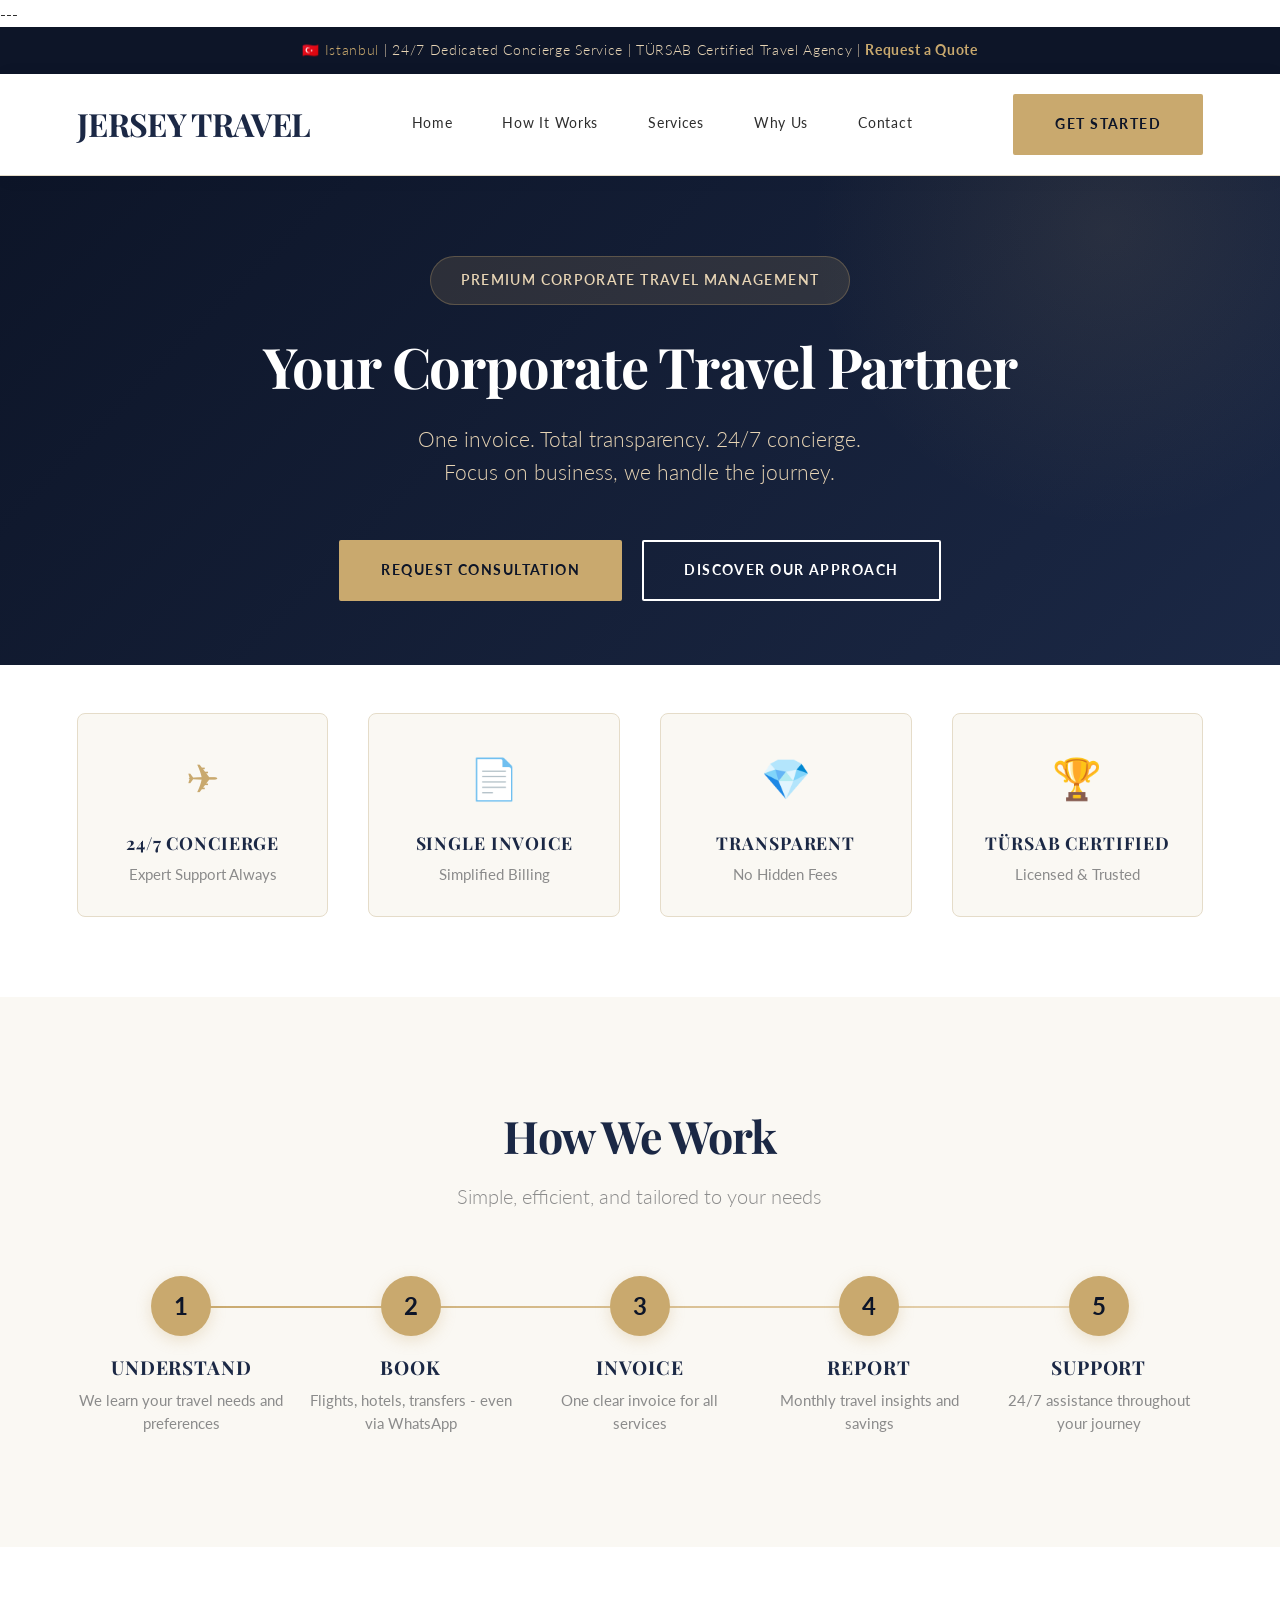
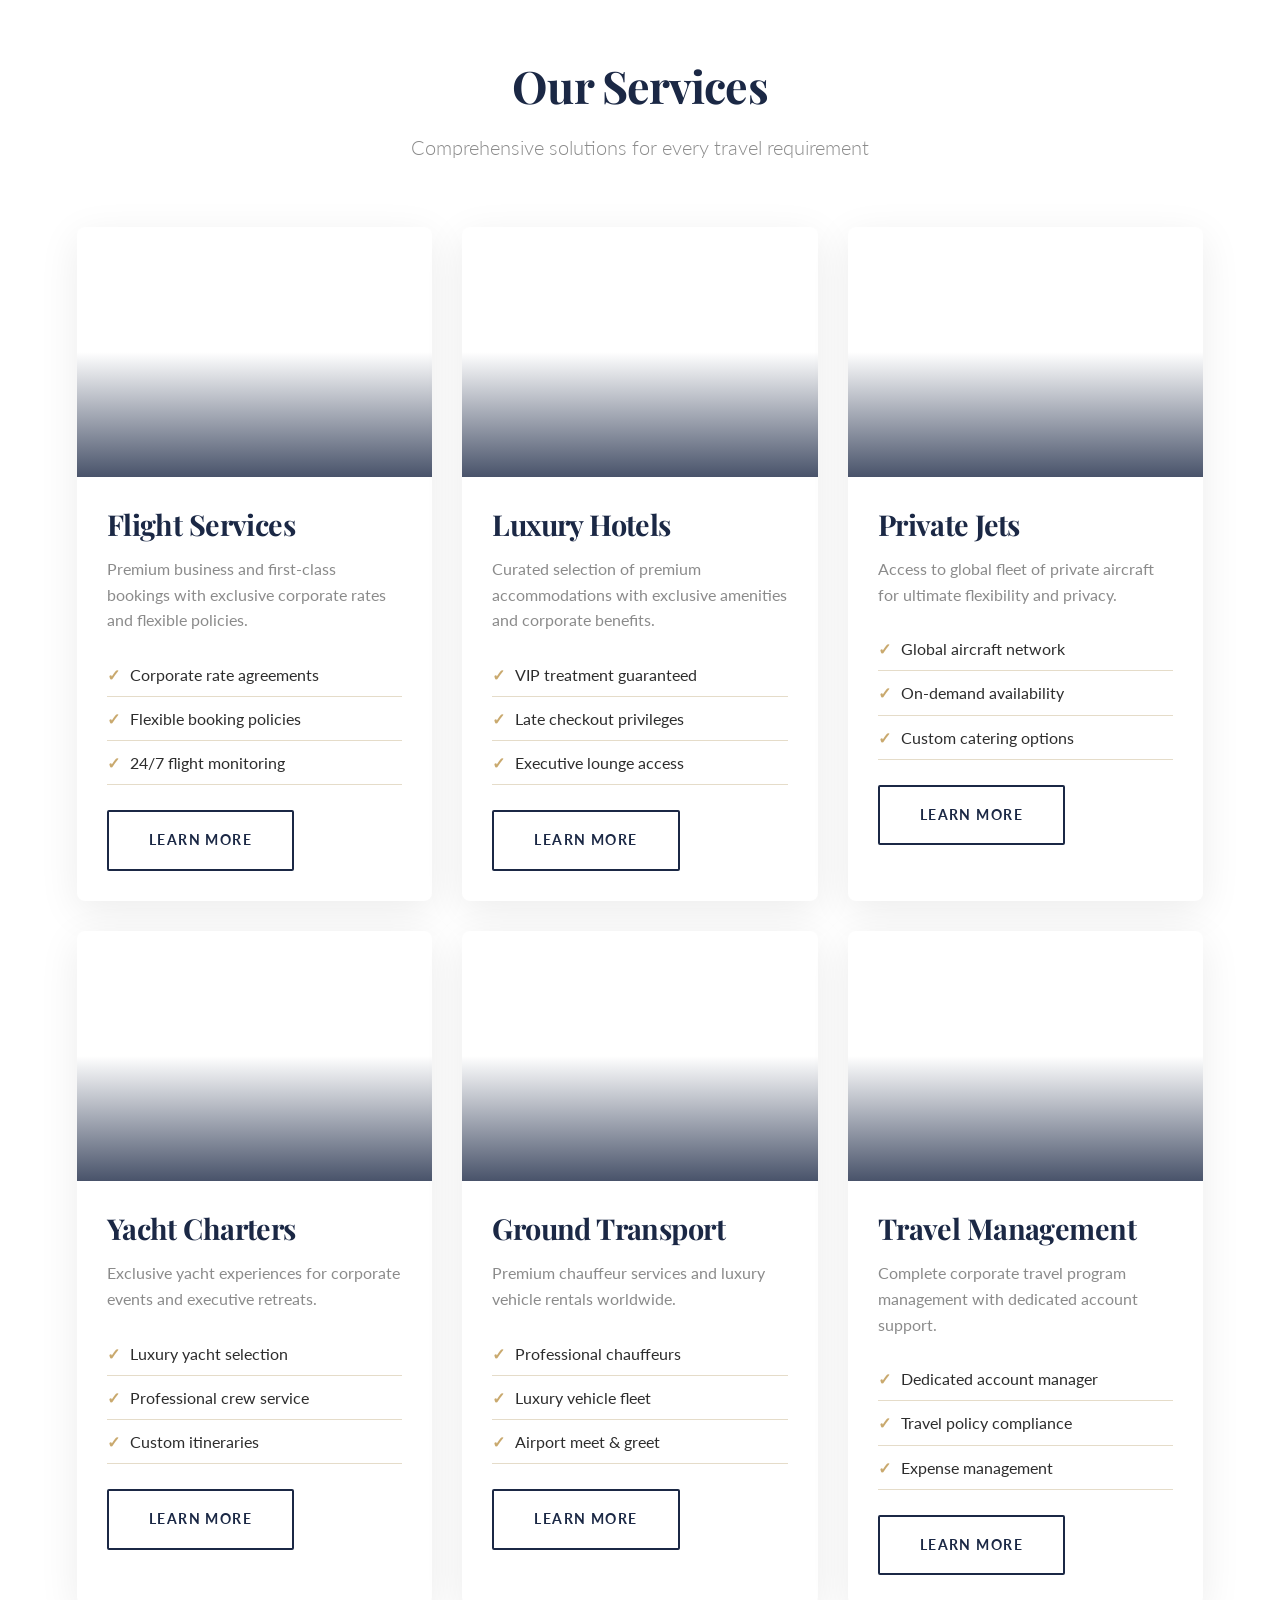
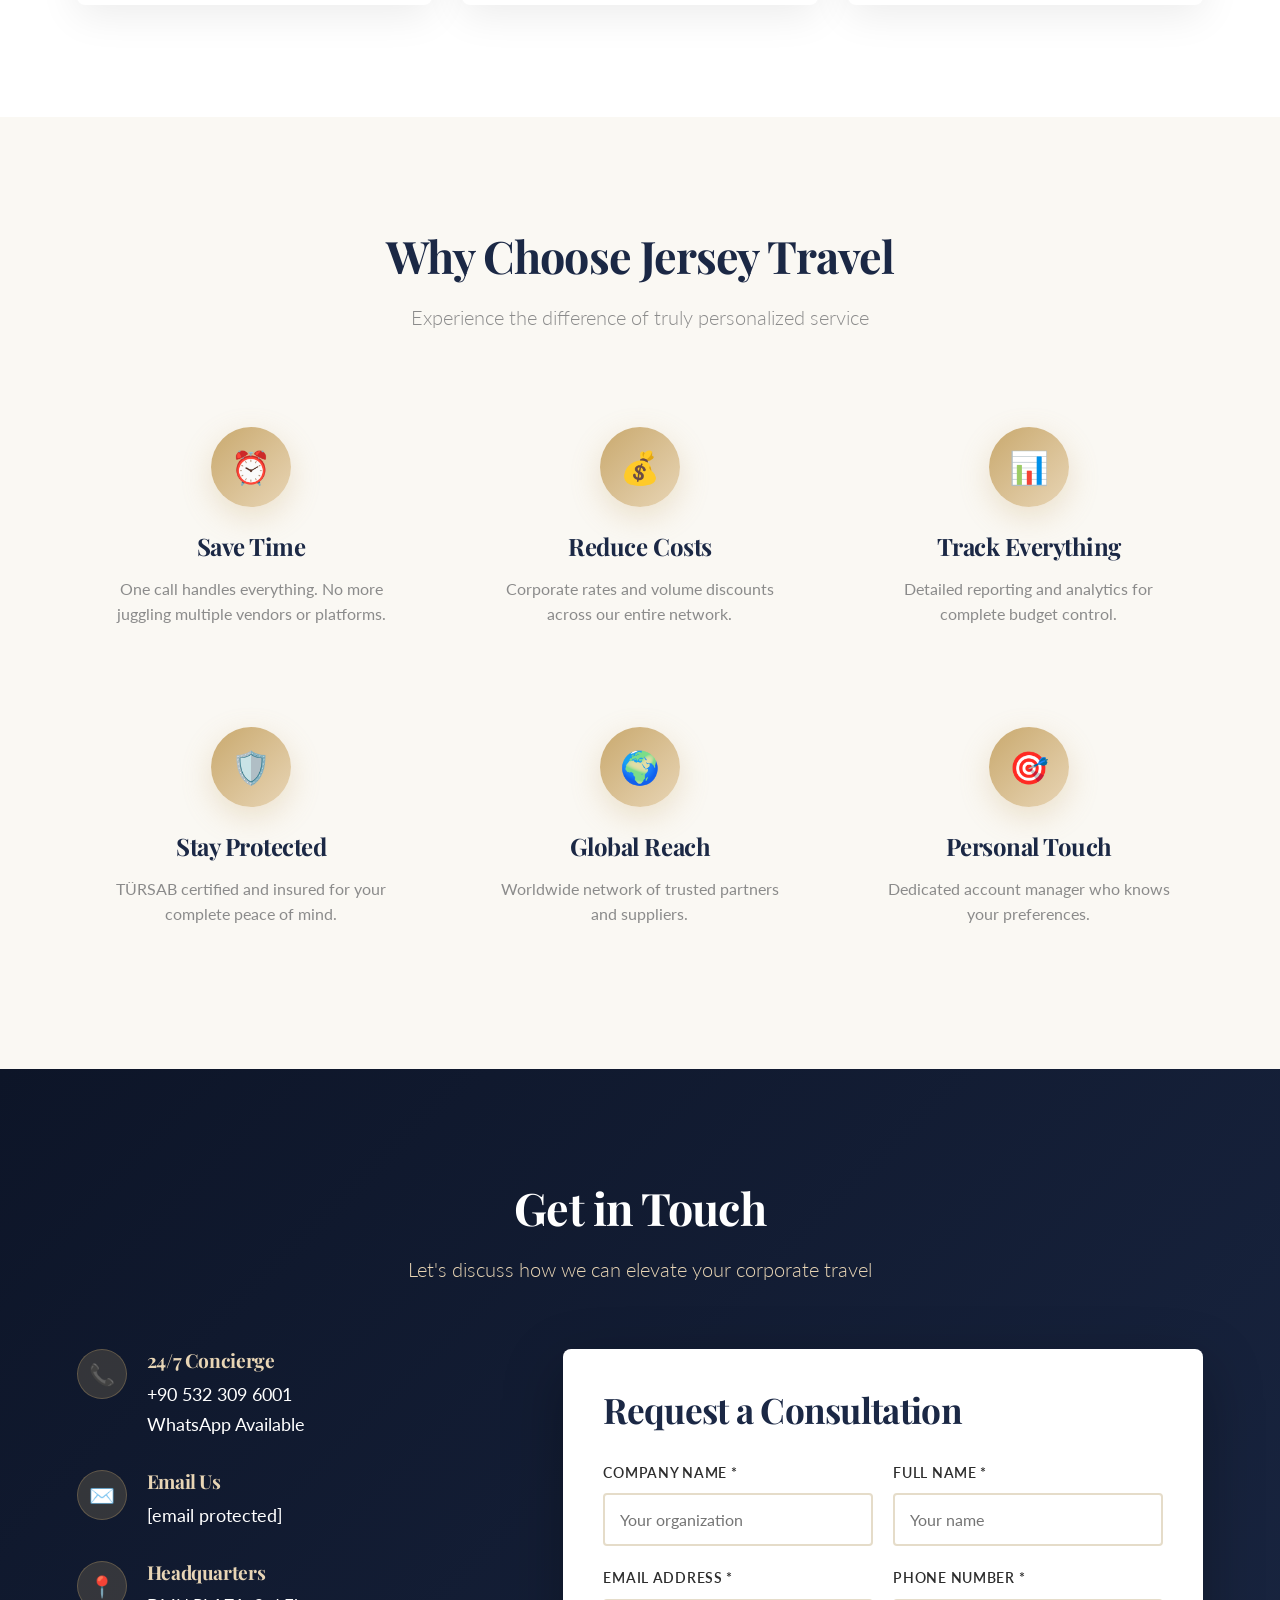
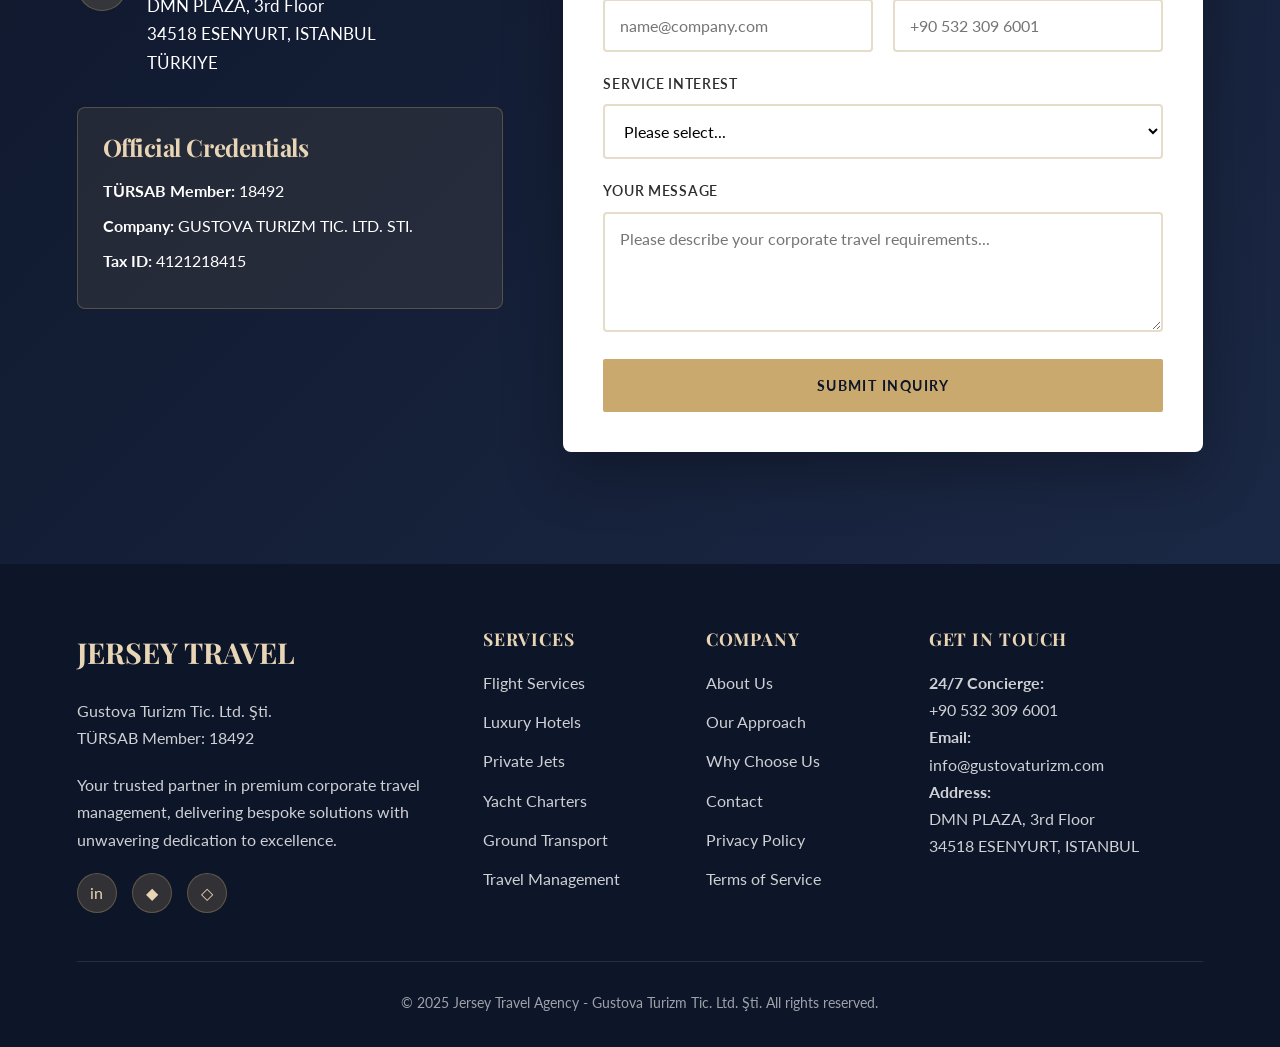
==== index.html @ 30042c44 "Update 2 index.html" ====
<!DOCTYPE html> ---
<html lang="en">
<head>
    <meta charset="UTF-8">
    <meta name="viewport" content="width=device-width, initial-scale=1.0">
    <title>Jersey Travel Agency – Luxury Corporate Travel Management & Concierge Services</title>
    <meta name="description" content="Your corporate travel partner. One invoice, total transparency, 24/7 concierge. Focus on business, we handle the journey. TÜRSAB certified.">
    <link rel="preconnect" href="https://fonts.googleapis.com">
    <link rel="preconnect" href="https://fonts.gstatic.com" crossorigin>
    <link href="https://fonts.googleapis.com/css2?family=Playfair+Display:wght@400;500;600;700;800&family=Lato:wght@300;400;700&display=swap" rel="stylesheet">
    
    <style>
        :root {
            /* Luxury Color Palette */
            --primary-navy: #1B2845;
            --deep-navy: #0D1528;
            --gold-accent: #C9A96E;
            --champagne: #E8D5B5;
            --warm-white: #FAF8F3;
            --soft-gray: #8B8B8B;
            --charcoal: #2D2D2D;
            --pure-white: #FFFFFF;
            --subtle-border: #E5DCC9;
        }

        * {
            box-sizing: border-box;
            margin: 0;
            padding: 0;
        }

        body {
            font-family: 'Lato', -apple-system, BlinkMacSystemFont, sans-serif;
            color: var(--charcoal);
            line-height: 1.7;
            background-color: var(--pure-white);
            -webkit-font-smoothing: antialiased;
            -moz-osx-font-smoothing: grayscale;
        }

        .container {
            width: 88%;
            max-width: 1280px;
            margin: 0 auto;
        }

        /* Typography */
        h1, h2, h3, h4, h5 {
            font-family: 'Playfair Display', Georgia, serif;
            font-weight: 700;
            line-height: 1.2;
            color: var(--primary-navy);
            letter-spacing: -0.02em;
        }

        h1 { font-size: 3.5em; margin-bottom: 0.25em; }
        h2 { font-size: 2.8em; margin-bottom: 0.4em; }
        h3 { font-size: 2em; margin-bottom: 0.5em; }
        h4 { font-size: 1.5em; margin-bottom: 0.4em; }

        .subtitle {
            font-family: 'Lato', sans-serif;
            font-weight: 300;
            font-size: 1.25em;
            line-height: 1.6;
            color: var(--soft-gray);
        }

        .text-center { text-align: center; }
        .section-padding { padding: 7em 0; }

        /* Buttons */
        .btn {
            display: inline-block;
            padding: 16px 40px;
            border-radius: 2px;
            text-decoration: none;
            font-family: 'Lato', sans-serif;
            font-weight: 700;
            font-size: 0.9em;
            letter-spacing: 0.1em;
            text-transform: uppercase;
            transition: all 0.4s cubic-bezier(0.4, 0, 0.2, 1);
            border: 2px solid transparent;
            cursor: pointer;
            text-align: center;
        }

        .btn-primary {
            background: var(--gold-accent);
            color: var(--deep-navy);
            border-color: var(--gold-accent);
        }

        .btn-primary:hover {
            background: transparent;
            color: var(--gold-accent);
            transform: translateY(-2px);
            box-shadow: 0 8px 25px rgba(201, 169, 110, 0.25);
        }

        .btn-secondary {
            background: transparent;
            color: var(--pure-white);
            border-color: var(--pure-white);
        }

        .btn-secondary:hover {
            background: var(--pure-white);
            color: var(--primary-navy);
        }

        .btn-outline {
            background: transparent;
            color: var(--primary-navy);
            border-color: var(--primary-navy);
        }

        .btn-outline:hover {
            background: var(--primary-navy);
            color: var(--pure-white);
        }

        /* Header */
        .header-announcement {
            background: var(--deep-navy);
            color: var(--champagne);
            padding: 12px 0;
            font-size: 0.85em;
            font-weight: 300;
            letter-spacing: 0.05em;
            text-align: center;
        }

        .header-announcement a {
            color: var(--gold-accent);
            text-decoration: none;
            font-weight: 700;
        }

        header {
            background: var(--pure-white);
            border-bottom: 1px solid var(--subtle-border);
            position: sticky;
            top: 0;
            z-index: 1000;
            box-shadow: 0 2px 20px rgba(0, 0, 0, 0.04);
        }

        .header-main {
            padding: 20px 0;
        }

        .header-content {
            display: flex;
            justify-content: space-between;
            align-items: center;
        }

        .logo-section {
            display: flex;
            align-items: center;
            gap: 25px;
        }

        .logo {
            font-family: 'Playfair Display', serif;
            font-size: 2em;
            font-weight: 700;
            color: var(--primary-navy);
            text-decoration: none;
            letter-spacing: -0.02em;
        }

        nav ul {
            list-style: none;
            display: flex;
            gap: 10px;
        }

        nav ul li a {
            text-decoration: none;
            color: var(--charcoal);
            padding: 12px 20px;
            display: block;
            font-weight: 400;
            font-size: 0.9em;
            letter-spacing: 0.05em;
            transition: all 0.3s ease;
            border-bottom: 2px solid transparent;
        }

        nav ul li a:hover {
            color: var(--gold-accent);
            border-bottom-color: var(--gold-accent);
        }

        .mobile-toggle {
            display: none;
            background: none;
            border: none;
            font-size: 1.8em;
            color: var(--primary-navy);
            cursor: pointer;
        }

        .close-menu {
            display: none;
            position: absolute;
            top: 20px;
            right: 20px;
            background: none;
            border: none;
            font-size: 2em;
            color: var(--primary-navy);
            cursor: pointer;
        }

        /* Hero Section - REDUCED PADDING */
        .hero {
            background: linear-gradient(135deg, var(--deep-navy) 0%, var(--primary-navy) 100%);
            padding: 5em 0 4em; /* Further reduced bottom padding */
            position: relative;
            overflow: hidden;
        }

        .hero::before {
            content: '';
            position: absolute;
            top: -50%;
            right: -10%;
            width: 600px;
            height: 600px;
            background: radial-gradient(circle, rgba(201, 169, 110, 0.1) 0%, transparent 70%);
            border-radius: 50%;
        }

        .hero-content {
            text-align: center;
            position: relative;
            z-index: 1;
        }

        .hero-badge {
            display: inline-block;
            background: rgba(201, 169, 110, 0.15);
            color: var(--champagne);
            padding: 12px 30px;
            border-radius: 50px;
            font-size: 0.85em;
            font-weight: 600;
            letter-spacing: 0.1em;
            text-transform: uppercase;
            margin-bottom: 2em; /* Reduced from 3em */
            border: 1px solid rgba(201, 169, 110, 0.3);
        }

        .hero h1 {
            color: var(--pure-white);
            margin-bottom: 0.4em;
            animation: fadeInUp 0.8s ease;
        }

        .hero .subtitle {
            color: var(--champagne);
            font-size: 1.3em;
            margin-bottom: 2.5em;
            animation: fadeInUp 0.8s ease 0.2s backwards;
            max-width: 700px;
            margin-left: auto;
            margin-right: auto;
        }

        .hero-cta {
            display: flex;
            gap: 20px;
            justify-content: center;
            align-items: center;
            flex-wrap: wrap;
            animation: fadeInUp 0.8s ease 0.4s backwards;
        }

        @keyframes fadeInUp {
            from {
                opacity: 0;
                transform: translateY(30px);
            }
            to {
                opacity: 1;
                transform: translateY(0);
            }
        }

        /* Features Grid - MORE READABLE */
        .features-grid {
            display: grid;
            grid-template-columns: repeat(auto-fit, minmax(240px, 1fr));
            gap: 40px;
            margin-top: 0; /* Removed top margin */
        }

        .feature-card {
            text-align: center;
            background: var(--warm-white);
            padding: 30px;
            border-radius: 8px;
            transition: all 0.3s ease;
            border: 1px solid var(--subtle-border);
        }

        .feature-card:hover {
            transform: translateY(-5px);
            box-shadow: 0 15px 40px rgba(0, 0, 0, 0.08);
        }

        .feature-icon {
            font-size: 2.5em;
            color: var(--gold-accent);
            margin-bottom: 20px;
        }

        .feature-card h4 {
            color: var(--primary-navy);
            margin-bottom: 10px;
            font-size: 1.1em;
            text-transform: uppercase;
            letter-spacing: 0.05em;
        }

        .feature-card p {
            color: var(--soft-gray);
            font-size: 0.95em;
            line-height: 1.5;
        }

        /* Process Section - HORIZONTAL TIMELINE */
        .process-container {
            margin-top: 4em;
            position: relative;
        }

        .process-timeline {
            display: grid;
            grid-template-columns: repeat(5, 1fr);
            gap: 20px;
            position: relative;
        }

        .process-timeline::before {
            content: '';
            position: absolute;
            top: 30px;
            left: 10%;
            right: 10%;
            height: 2px;
            background: linear-gradient(90deg, var(--gold-accent) 0%, var(--champagne) 100%);
            z-index: 0;
        }

        .process-step {
            text-align: center;
            position: relative;
            z-index: 1;
        }

        .step-number {
            background: var(--gold-accent);
            color: var(--deep-navy);
            width: 60px;
            height: 60px;
            border-radius: 50%;
            display: flex;
            align-items: center;
            justify-content: center;
            font-weight: 700;
            font-size: 1.5em;
            margin: 0 auto 20px;
            position: relative;
            z-index: 2;
            box-shadow: 0 4px 15px rgba(201, 169, 110, 0.3);
        }

        .step-content h4 {
            color: var(--primary-navy);
            margin-bottom: 10px;
            font-size: 1.2em;
            text-transform: uppercase;
            letter-spacing: 0.05em;
        }

        .step-content p {
            color: var(--soft-gray);
            line-height: 1.5;
            font-size: 0.95em;
        }

        /* Services Section */
        .services-grid {
            display: grid;
            grid-template-columns: repeat(auto-fit, minmax(350px, 1fr));
            gap: 30px;
            margin-top: 4em;
        }

        .service-card {
            background: var(--pure-white);
            border-radius: 8px;
            overflow: hidden;
            box-shadow: 0 10px 40px rgba(0, 0, 0, 0.08);
            transition: all 0.4s cubic-bezier(0.4, 0, 0.2, 1);
        }

        .service-card.animate {
            animation: fadeInUp 0.6s ease forwards;
        }

        @keyframes fadeInUp {
            from {
                opacity: 0;
                transform: translateY(30px);
            }
            to {
                opacity: 1;
                transform: translateY(0);
            }
        }

        .service-card:hover {
            transform: translateY(-10px);
            box-shadow: 0 20px 60px rgba(0, 0, 0, 0.15);
        }

        .service-image {
            height: 250px;
            background-size: cover;
            background-position: center;
            position: relative;
            overflow: hidden;
        }

        .service-overlay {
            position: absolute;
            top: 0;
            left: 0;
            right: 0;
            bottom: 0;
            background: linear-gradient(to bottom, transparent 50%, rgba(27, 40, 69, 0.8) 100%);
        }

        .service-content {
            padding: 30px;
        }

        .service-content h3 {
            color: var(--primary-navy);
            margin-bottom: 15px;
            font-size: 1.8em;
        }

        .service-content p {
            color: var(--soft-gray);
            line-height: 1.6;
            margin-bottom: 20px;
        }

        .service-features {
            list-style: none;
            margin-bottom: 25px;
        }

        .service-features li {
            color: var(--charcoal);
            padding: 8px 0;
            border-bottom: 1px solid var(--subtle-border);
            display: flex;
            align-items: center;
        }

        .service-features li:before {
            content: '✓';
            color: var(--gold-accent);
            margin-right: 10px;
            font-weight: 700;
        }

        /* Benefits Section */
        .benefits-bg {
            background: var(--warm-white);
        }

        .benefit-grid {
            display: grid;
            grid-template-columns: repeat(auto-fit, minmax(300px, 1fr));
            gap: 40px;
            margin-top: 4em;
        }

        .benefit-card {
            text-align: center;
            padding: 30px;
        }

        .benefit-icon-box {
            width: 80px;
            height: 80px;
            margin: 0 auto 25px;
            background: linear-gradient(135deg, var(--gold-accent) 0%, var(--champagne) 100%);
            border-radius: 50%;
            display: flex;
            align-items: center;
            justify-content: center;
            font-size: 2em;
            color: var(--deep-navy);
            box-shadow: 0 10px 30px rgba(201, 169, 110, 0.3);
        }

        .benefit-card h4 {
            color: var(--primary-navy);
            margin-bottom: 15px;
            font-size: 1.5em;
        }

        .benefit-card p {
            color: var(--soft-gray);
            line-height: 1.6;
        }

        /* Contact Section */
        .contact-bg {
            background: linear-gradient(135deg, var(--deep-navy) 0%, var(--primary-navy) 100%);
            color: var(--pure-white);
        }

        .contact-grid {
            display: grid;
            grid-template-columns: 1fr 1.5fr;
            gap: 60px;
            margin-top: 4em;
        }

        .contact-info {
            color: var(--pure-white);
        }

        .contact-item {
            display: flex;
            align-items: flex-start;
            margin-bottom: 30px;
        }

        .contact-icon-box {
            width: 50px;
            height: 50px;
            background: rgba(201, 169, 110, 0.2);
            border-radius: 50%;
            display: flex;
            align-items: center;
            justify-content: center;
            margin-right: 20px;
            font-size: 1.3em;
            border: 1px solid rgba(201, 169, 110, 0.3);
        }

        .contact-details h4 {
            color: var(--champagne);
            margin-bottom: 8px;
            font-size: 1.2em;
        }

        .contact-details p, .contact-details a {
            color: var(--pure-white);
            font-size: 1.05em;
        }

        .contact-details a {
            text-decoration: none;
            transition: color 0.3s ease;
        }

        .contact-details a:hover {
            color: var(--gold-accent);
        }

        .tursab-info-box {
            background: rgba(201, 169, 110, 0.1);
            padding: 25px;
            border-radius: 8px;
            margin-top: 30px;
            border: 1px solid rgba(201, 169, 110, 0.3);
        }

        .tursab-info-box h4 {
            color: var(--champagne);
            margin-bottom: 15px;
        }

        .tursab-info-box p {
            color: var(--pure-white);
            margin-bottom: 8px;
        }

        /* Contact Form */
        .contact-form-card {
            background: var(--pure-white);
            padding: 40px;
            border-radius: 8px;
            box-shadow: 0 20px 60px rgba(0, 0, 0, 0.3);
        }

        .contact-form-card h3 {
            color: var(--primary-navy);
            margin-bottom: 30px;
            font-size: 2.2em;
        }

        .form-row {
            display: grid;
            grid-template-columns: 1fr 1fr;
            gap: 20px;
            margin-bottom: 20px;
        }

        .form-group {
            margin-bottom: 0;
        }

        .form-group.full-width {
            grid-column: 1 / -1;
            margin-bottom: 20px;
        }

        .form-group label {
            display: block;
            color: var(--charcoal);
            font-weight: 600;
            margin-bottom: 8px;
            font-size: 0.9em;
            text-transform: uppercase;
            letter-spacing: 0.05em;
        }

        .form-group input,
        .form-group select,
        .form-group textarea {
            width: 100%;
            padding: 15px;
            border: 2px solid var(--subtle-border);
            border-radius: 4px;
            font-size: 1em;
            font-family: inherit;
            transition: all 0.3s ease;
            background: var(--pure-white);
        }

        .form-group textarea {
            resize: vertical;
            min-height: 120px;
        }

        .form-group input:focus,
        .form-group select:focus,
        .form-group textarea:focus {
            outline: none;
            border-color: var(--gold-accent);
            background: var(--warm-white);
        }

        /* Footer */
        footer {
            background: var(--deep-navy);
            color: var(--pure-white);
            padding: 4em 0 2em;
        }

        .footer-grid {
            display: grid;
            grid-template-columns: 2fr 1fr 1fr 1.5fr;
            gap: 40px;
            margin-bottom: 3em;
        }

        .footer-logo {
            font-family: 'Playfair Display', serif;
            font-size: 1.8em;
            font-weight: 700;
            color: var(--champagne);
            margin-bottom: 20px;
        }

        .footer-column h4 {
            color: var(--champagne);
            margin-bottom: 20px;
            font-size: 1.1em;
            text-transform: uppercase;
            letter-spacing: 0.05em;
        }

        .footer-column ul {
            list-style: none;
        }

        .footer-column ul li {
            margin-bottom: 12px;
        }

        .footer-column ul li a,
        .footer-column p,
        .footer-column a {
            color: rgba(255, 255, 255, 0.8);
            text-decoration: none;
            transition: color 0.3s ease;
        }

        .footer-column ul li a:hover,
        .footer-column a:hover {
            color: var(--gold-accent);
        }

        .social-links {
            display: flex;
            gap: 15px;
            margin-top: 20px;
        }

        .social-links a {
            width: 40px;
            height: 40px;
            background: rgba(201, 169, 110, 0.2);
            border-radius: 50%;
            display: flex;
            align-items: center;
            justify-content: center;
            text-decoration: none;
            color: var(--champagne);
            transition: all 0.3s ease;
            border: 1px solid rgba(201, 169, 110, 0.3);
        }

        .social-links a:hover {
            background: var(--gold-accent);
            color: var(--deep-navy);
            transform: translateY(-3px);
        }

        .footer-bottom {
            border-top: 1px solid rgba(255, 255, 255, 0.1);
            padding-top: 2em;
            text-align: center;
            color: rgba(255, 255, 255, 0.6);
            font-size: 0.9em;
        }

        /* Responsive Design */
        @media (max-width: 768px) {
            .container {
                width: 92%;
            }

            h1 { font-size: 2.5em; }
            h2 { font-size: 2em; }
            h3 { font-size: 1.5em; }

            .mobile-toggle {
                display: block;
            }

            nav {
                position: fixed;
                top: 0;
                right: -300px;
                width: 300px;
                height: 100vh;
                background: var(--pure-white);
                box-shadow: -5px 0 20px rgba(0, 0, 0, 0.1);
                transition: right 0.3s ease;
                z-index: 1001;
            }

            nav.active {
                right: 0;
            }

            nav.active .close-menu {
                display: block;
            }

            nav ul {
                flex-direction: column;
                padding: 80px 20px 20px;
                gap: 0;
            }

            nav ul li a {
                padding: 15px 20px;
                border-bottom: 1px solid var(--subtle-border);
            }

            .close-menu {
                position: absolute;
                top: 20px;
                right: 20px;
                background: none;
                border: none;
                font-size: 2em;
                color: var(--primary-navy);
                cursor: pointer;
            }

            .hero {
                padding: 3em 0 4em;
            }

            .hero-cta {
                flex-direction: column;
                width: 100%;
            }

            .hero-cta .btn {
                width: 100%;
                max-width: 280px;
            }

            .features-grid {
                grid-template-columns: 1fr;
                gap: 20px;
            }

            .services-grid {
                grid-template-columns: 1fr;
            }

            .contact-grid {
                grid-template-columns: 1fr;
            }

            .form-row {
                grid-template-columns: 1fr;
            }

            .footer-grid {
                grid-template-columns: 1fr;
                gap: 30px;
            }

            .process-timeline {
                grid-template-columns: 1fr;
                gap: 40px;
            }

            .process-timeline::before {
                display: none;
            }

            .process-step {
                display: flex;
                align-items: center;
                text-align: left;
                gap: 20px;
            }

            .step-number {
                margin: 0;
                flex-shrink: 0;
            }

            .step-content {
                text-align: left;
            }
        }

        @media (max-width: 480px) {
            h1 { font-size: 2em; }
            h2 { font-size: 1.6em; }

            .section-padding {
                padding: 4em 0;
            }

            .btn {
                padding: 14px 30px;
                font-size: 0.85em;
            }
        }
    </style>
</head>
<body>
    <!-- Header Announcement Bar -->
    <div class="header-announcement">
        <span style="color: var(--gold-accent);">🇹🇷 Istanbul</span> | 24/7 Dedicated Concierge Service | TÜRSAB Certified Travel Agency | <a href="#contact">Request a Quote</a>
    </div>

    <!-- Main Header -->
    <header>
        <div class="header-main">
            <div class="container">
                <div class="header-content">
                    <div class="logo-section">
                        <a href="#home" class="logo">JERSEY TRAVEL</a>
                    </div>
                    
                    <nav id="mainNav">
                        <button class="close-menu" onclick="closeMenu()">✕</button>
                        <ul>
                            <li><a href="#home" onclick="closeMenu()">Home</a></li>
                            <li><a href="#process" onclick="closeMenu()">How It Works</a></li>
                            <li><a href="#services" onclick="closeMenu()">Services</a></li>
                            <li><a href="#benefits" onclick="closeMenu()">Why Us</a></li>
                            <li><a href="#contact" onclick="closeMenu()">Contact</a></li>
                        </ul>
                    </nav>
                    
                    <div style="display: flex; align-items: center; gap: 20px;">
                        <a href="#contact" class="btn btn-primary">GET STARTED</a>
                        <button class="mobile-toggle" onclick="toggleMenu()">☰</button>
                    </div>
                </div>
            </div>
        </div>
    </header>

    <!-- Hero Section -->
    <section class="hero" id="home">
        <div class="container">
            <div class="hero-content">
                <div class="hero-badge">Premium Corporate Travel Management</div>
                
                <h1>Your Corporate Travel Partner</h1>
                
                <p class="subtitle">
                    One invoice. Total transparency. 24/7 concierge.<br>
                    Focus on business, we handle the journey.
                </p>
                
                <div class="hero-cta">
                    <a href="#contact" class="btn btn-primary">Request Consultation</a>
                    <a href="#process" class="btn btn-secondary">Discover Our Approach</a>
                </div>
            </div>
        </div>
    </section>

    <!-- Features Section -->
    <section style="padding: 3em 0 5em;">
        <div class="container">
            <div class="features-grid">
                <div class="feature-card">
                    <div class="feature-icon">✈</div>
                    <h4>24/7 CONCIERGE</h4>
                    <p>Expert Support Always</p>
                </div>
                
                <div class="feature-card">
                    <div class="feature-icon">📄</div>
                    <h4>SINGLE INVOICE</h4>
                    <p>Simplified Billing</p>
                </div>
                
                <div class="feature-card">
                    <div class="feature-icon">💎</div>
                    <h4>TRANSPARENT</h4>
                    <p>No Hidden Fees</p>
                </div>
                
                <div class="feature-card">
                    <div class="feature-icon">🏆</div>
                    <h4>TÜRSAB CERTIFIED</h4>
                    <p>Licensed & Trusted</p>
                </div>
            </div>
        </div>
    </section>

    <!-- Process Section -->
    <section class="section-padding" id="process" style="background: var(--warm-white);">
        <div class="container">
            <div class="text-center">
                <h2>How We Work</h2>
                <p class="subtitle">Simple, efficient, and tailored to your needs</p>
            </div>
            
            <div class="process-container">
                <div class="process-timeline">
                    <div class="process-step">
                        <div class="step-number">1</div>
                        <div class="step-content">
                            <h4>UNDERSTAND</h4>
                            <p>We learn your travel needs and preferences</p>
                        </div>
                    </div>
                
                    <div class="process-step">
                        <div class="step-number">2</div>
                        <div class="step-content">
                            <h4>BOOK</h4>
                            <p>Flights, hotels, transfers - even via WhatsApp</p>
                        </div>
                    </div>
                
                    <div class="process-step">
                        <div class="step-number">3</div>
                        <div class="step-content">
                            <h4>INVOICE</h4>
                            <p>One clear invoice for all services</p>
                        </div>
                    </div>
                
                    <div class="process-step">
                        <div class="step-number">4</div>
                        <div class="step-content">
                            <h4>REPORT</h4>
                            <p>Monthly travel insights and savings</p>
                        </div>
                    </div>
                
                    <div class="process-step">
                        <div class="step-number">5</div>
                        <div class="step-content">
                            <h4>SUPPORT</h4>
                            <p>24/7 assistance throughout your journey</p>
                        </div>
                    </div>
                </div>
            </div>
        </div>
    </section>

    <!-- Services Section -->
    <section class="section-padding" id="services">
        <div class="container">
            <div class="text-center">
                <h2>Our Services</h2>
                <p class="subtitle">Comprehensive solutions for every travel requirement</p>
            </div>
            
            <div class="services-grid">
                <div class="service-card">
                    <div class="service-image" style="background-image: url('https://images.unsplash.com/photo-1436491865332-7a61a109cc05?w=800');">
                        <div class="service-overlay"></div>
                    </div>
                    <div class="service-content">
                        <h3>Flight Services</h3>
                        <p>Premium business and first-class bookings with exclusive corporate rates and flexible policies.</p>
                        <ul class="service-features">
                            <li>Corporate rate agreements</li>
                            <li>Flexible booking policies</li>
                            <li>24/7 flight monitoring</li>
                        </ul>
                        <a href="#contact" class="btn btn-outline">Learn More</a>
                    </div>
                </div>
                
                <div class="service-card">
                    <div class="service-image" style="background-image: url('https://images.unsplash.com/photo-1571896349842-33c89424de2d?w=800');">
                        <div class="service-overlay"></div>
                    </div>
                    <div class="service-content">
                        <h3>Luxury Hotels</h3>
                        <p>Curated selection of premium accommodations with exclusive amenities and corporate benefits.</p>
                        <ul class="service-features">
                            <li>VIP treatment guaranteed</li>
                            <li>Late checkout privileges</li>
                            <li>Executive lounge access</li>
                        </ul>
                        <a href="#contact" class="btn btn-outline">Learn More</a>
                    </div>
                </div>
                
                <div class="service-card">
                    <div class="service-image" style="background-image: url('https://images.unsplash.com/photo-1540962351504-03099e0a754b?w=800');">
                        <div class="service-overlay"></div>
                    </div>
                    <div class="service-content">
                        <h3>Private Jets</h3>
                        <p>Access to global fleet of private aircraft for ultimate flexibility and privacy.</p>
                        <ul class="service-features">
                            <li>Global aircraft network</li>
                            <li>On-demand availability</li>
                            <li>Custom catering options</li>
                        </ul>
                        <a href="#contact" class="btn btn-outline">Learn More</a>
                    </div>
                </div>
                
                <div class="service-card">
                    <div class="service-image" style="background-image: url('https://images.unsplash.com/photo-1567899378494-47b22a2ae96a?w=800');">
                        <div class="service-overlay"></div>
                    </div>
                    <div class="service-content">
                        <h3>Yacht Charters</h3>
                        <p>Exclusive yacht experiences for corporate events and executive retreats.</p>
                        <ul class="service-features">
                            <li>Luxury yacht selection</li>
                            <li>Professional crew service</li>
                            <li>Custom itineraries</li>
                        </ul>
                        <a href="#contact" class="btn btn-outline">Learn More</a>
                    </div>
                </div>
                
                <div class="service-card">
                    <div class="service-image" style="background-image: url('https://images.unsplash.com/photo-1449965408869-eaa3f722e40d?w=800');">
                        <div class="service-overlay"></div>
                    </div>
                    <div class="service-content">
                        <h3>Ground Transport</h3>
                        <p>Premium chauffeur services and luxury vehicle rentals worldwide.</p>
                        <ul class="service-features">
                            <li>Professional chauffeurs</li>
                            <li>Luxury vehicle fleet</li>
                            <li>Airport meet & greet</li>
                        </ul>
                        <a href="#contact" class="btn btn-outline">Learn More</a>
                    </div>
                </div>
                
                <div class="service-card">
                    <div class="service-image" style="background-image: url('https://images.unsplash.com/photo-1454165804606-c3d57bc86b40?w=800');">
                        <div class="service-overlay"></div>
                    </div>
                    <div class="service-content">
                        <h3>Travel Management</h3>
                        <p>Complete corporate travel program management with dedicated account support.</p>
                        <ul class="service-features">
                            <li>Dedicated account manager</li>
                            <li>Travel policy compliance</li>
                            <li>Expense management</li>
                        </ul>
                        <a href="#contact" class="btn btn-outline">Learn More</a>
                    </div>
                </div>
            </div>
        </div>
    </section>

    <!-- Benefits Section -->
    <section class="section-padding benefits-bg" id="benefits">
        <div class="container">
            <div class="text-center">
                <h2>Why Choose Jersey Travel</h2>
                <p class="subtitle">Experience the difference of truly personalized service</p>
            </div>
            
            <div class="benefit-grid">
                <div class="benefit-card">
                    <div class="benefit-icon-box">⏰</div>
                    <h4>Save Time</h4>
                    <p>One call handles everything. No more juggling multiple vendors or platforms.</p>
                </div>
                
                <div class="benefit-card">
                    <div class="benefit-icon-box">💰</div>
                    <h4>Reduce Costs</h4>
                    <p>Corporate rates and volume discounts across our entire network.</p>
                </div>
                
                <div class="benefit-card">
                    <div class="benefit-icon-box">📊</div>
                    <h4>Track Everything</h4>
                    <p>Detailed reporting and analytics for complete budget control.</p>
                </div>
                
                <div class="benefit-card">
                    <div class="benefit-icon-box">🛡️</div>
                    <h4>Stay Protected</h4>
                    <p>TÜRSAB certified and insured for your complete peace of mind.</p>
                </div>
                
                <div class="benefit-card">
                    <div class="benefit-icon-box">🌍</div>
                    <h4>Global Reach</h4>
                    <p>Worldwide network of trusted partners and suppliers.</p>
                </div>
                
                <div class="benefit-card">
                    <div class="benefit-icon-box">🎯</div>
                    <h4>Personal Touch</h4>
                    <p>Dedicated account manager who knows your preferences.</p>
                </div>
            </div>
        </div>
    </section>

    <!-- Contact Section -->
    <section class="section-padding contact-bg" id="contact">
        <div class="container">
            <div class="text-center">
                <h2 style="color: var(--pure-white);">Get in Touch</h2>
                <p class="subtitle" style="color: var(--champagne);">Let's discuss how we can elevate your corporate travel</p>
            </div>
            
            <div class="contact-grid">
                <div class="contact-info">
                    <div class="contact-item">
                        <div class="contact-icon-box">📞</div>
                        <div class="contact-details">
                            <h4>24/7 Concierge</h4>
                            <p><a href="tel:+905323096001">+90 532 309 6001</a></p>
                            <p><a href="https://wa.me/905323096001">WhatsApp Available</a></p>
                        </div>
                    </div>

                    <div class="contact-item">
                        <div class="contact-icon-box">✉️</div>
                        <div class="contact-details">
                            <h4>Email Us</h4>
                            <p><a href="/cdn-cgi/l/email-protection#dfb6b1b9b09fb8aaacabb0a9beabaaadb6a5b2f1bcb0b2"><span class="__cf_email__" data-cfemail="7e171018113e190b0d0a11081f0a0b0c170413501d1113">[email&#160;protected]</span></a></p>
                        </div>
                    </div>

                    <div class="contact-item">
                        <div class="contact-icon-box">📍</div>
                        <div class="contact-details">
                            <h4>Headquarters</h4>
                            <p>DMN PLAZA, 3rd Floor<br>34518 ESENYURT, ISTANBUL<br>TÜRKIYE</p>
                        </div>
                    </div>

                    <div class="tursab-info-box">
                        <h4>Official Credentials</h4>
                        <p><strong>TÜRSAB Member:</strong> 18492</p>
                        <p><strong>Company:</strong> GUSTOVA TURIZM TIC. LTD. STI.</p>
                        <p><strong>Tax ID:</strong> 4121218415</p>
                    </div>
                </div>

                <div class="contact-form-card">
                    <h3>Request a Consultation</h3>
                    <form action="https://formspree.io/f/mjkzrloy" method="POST" id="contactForm">
                        <div class="form-row">
                            <div class="form-group">
                                <label>Company Name *</label>
                                <input type="text" name="company" required placeholder="Your organization">
                            </div>

                            <div class="form-group">
                                <label>Full Name *</label>
                                <input type="text" name="name" required placeholder="Your name">
                            </div>
                        </div>

                        <div class="form-row">
                            <div class="form-group">
                                <label>Email Address *</label>
                                <input type="email" name="email" required placeholder="name@company.com">
                            </div>

                            <div class="form-group">
                                <label>Phone Number *</label>
                                <input type="tel" name="phone" required placeholder="+90 532 309 6001">
                            </div>
                        </div>

                        <div class="form-group full-width">
                            <label>Service Interest</label>
                            <select name="service">
                                <option>Please select...</option>
                                <option>Flight Services</option>
                                <option>Hotel Reservations</option>
                                <option>Private Jet Charter</option>
                                <option>Yacht Charter</option>
                                <option>Ground Transportation</option>
                                <option>Complete Travel Management</option>
                                <option>Other</option>
                            </select>
                        </div>

                        <div class="form-group full-width">
                            <label>Your Message</label>
                            <textarea name="message" placeholder="Please describe your corporate travel requirements..."></textarea>
                        </div>

                        <button type="submit" class="btn btn-primary" style="width: 100%;">Submit Inquiry</button>
                        <p id="formStatus" style="margin-top: 20px; font-size: 0.9em; color: var(--soft-gray); text-align: center; display: none;"></p>
                    </form>
                </div>
            </div>
        </div>
    </section>

    <!-- Footer -->
    <footer>
        <div class="container">
            <div class="footer-grid">
                <div class="footer-column">
                    <div class="footer-logo">JERSEY TRAVEL</div>
                    <p>Gustova Turizm Tic. Ltd. Şti.<br>TÜRSAB Member: 18492</p>
                    <p style="margin-top: 20px;">Your trusted partner in premium corporate travel management, delivering bespoke solutions with unwavering dedication to excellence.</p>
                    <div class="social-links">
                        <a href="#" title="LinkedIn">in</a>
                        <a href="#" title="Instagram">◆</a>
                        <a href="https://wa.me/905323096001" title="WhatsApp">◇</a>
                    </div>
                </div>

                <div class="footer-column">
                    <h4>Services</h4>
                    <ul>
                        <li><a href="#services">Flight Services</a></li>
                        <li><a href="#services">Luxury Hotels</a></li>
                        <li><a href="#services">Private Jets</a></li>
                        <li><a href="#services">Yacht Charters</a></li>
                        <li><a href="#services">Ground Transport</a></li>
                        <li><a href="#services">Travel Management</a></li>
                    </ul>
                </div>

                <div class="footer-column">
                    <h4>Company</h4>
                    <ul>
                        <li><a href="#home">About Us</a></li>
                        <li><a href="#process">Our Approach</a></li>
                        <li><a href="#benefits">Why Choose Us</a></li>
                        <li><a href="#contact">Contact</a></li>
                        <li><a href="#">Privacy Policy</a></li>
                        <li><a href="#">Terms of Service</a></li>
                    </ul>
                </div>

                <div class="footer-column">
                    <h4>Get in Touch</h4>
                    <p><strong>24/7 Concierge:</strong><br>
                    <a href="tel:+905323096001">+90 532 309 6001</a></p>
                    <p><strong>Email:</strong><br>
                    <a href="mailto:info@gustovaturizm.com">info@gustovaturizm.com</a></p>
                    <p><strong>Address:</strong><br>
                    DMN PLAZA, 3rd Floor<br>
                    34518 ESENYURT, ISTANBUL</p>
                </div>
            </div>

            <div class="footer-bottom">
                <p>&copy; 2025 Jersey Travel Agency - Gustova Turizm Tic. Ltd. Şti. All rights reserved.</p>
            </div>
        </div>
    </footer>

    <script data-cfasync="false" src="/cdn-cgi/scripts/5c5dd728/cloudflare-static/email-decode.min.js"></script><script>
        // Mobile menu toggle
        function toggleMenu() {
            document.getElementById('mainNav').classList.toggle('active');
        }

        function closeMenu() {
            document.getElementById('mainNav').classList.remove('active');
        }

        // AJAX Form submission without redirect
        const contactForm = document.getElementById('contactForm');
        const formStatus = document.getElementById('formStatus');
        
        if (contactForm) {
            contactForm.addEventListener('submit', async function(e) {
                e.preventDefault();
                
                const submitButton = contactForm.querySelector('button[type="submit"]');
                const originalText = submitButton.textContent;
                submitButton.textContent = 'Sending...';
                submitButton.disabled = true;
                
                try {
                    const response = await fetch(contactForm.action, {
                        method: 'POST',
                        body: new FormData(contactForm),
                        headers: {
                            'Accept': 'application/json'
                        }
                    });
                    
                    if (response.ok) {
                        formStatus.style.display = 'block';
                        formStatus.style.color = '#C9A96E';
                        formStatus.innerHTML = '✓ Thank you! Your inquiry has been submitted successfully.<br>We will contact you within one business day.';
                        contactForm.reset();
                        
                        // Scroll to form status
                        formStatus.scrollIntoView({ behavior: 'smooth', block: 'center' });
                        
                        // Hide message after 10 seconds
                        setTimeout(() => {
                            formStatus.style.display = 'none';
                        }, 10000);
                    } else {
                        throw new Error('Form submission failed');
                    }
                } catch (error) {
                    formStatus.style.display = 'block';
                    formStatus.style.color = '#DC2626';
                    formStatus.textContent = '✗ Sorry, there was an error sending your message. Please email us directly at info@gustovaturizm.com';
                }
                
                submitButton.textContent = originalText;
                submitButton.disabled = false;
            });
        }

        // Smooth scrolling
        document.querySelectorAll('a[href^="#"]').forEach(anchor => {
            anchor.addEventListener('click', function (e) {
                const href = this.getAttribute('href');
                if (href !== '#' && href !== '#home') {
                    e.preventDefault();
                    const target = document.querySelector(href);
                    if (target) {
                        target.scrollIntoView({ behavior: 'smooth', block: 'start' });
                    }
                }
            });
        });

        // Intersection Observer for fade-in animations
        const observerOptions = {
            threshold: 0.1,
            rootMargin: '0px 0px -100px 0px'
        };

        const observer = new IntersectionObserver(function(entries) {
            entries.forEach(entry => {
                if (entry.isIntersecting) {
                    entry.target.classList.add('fade-in');
                    entry.target.classList.add
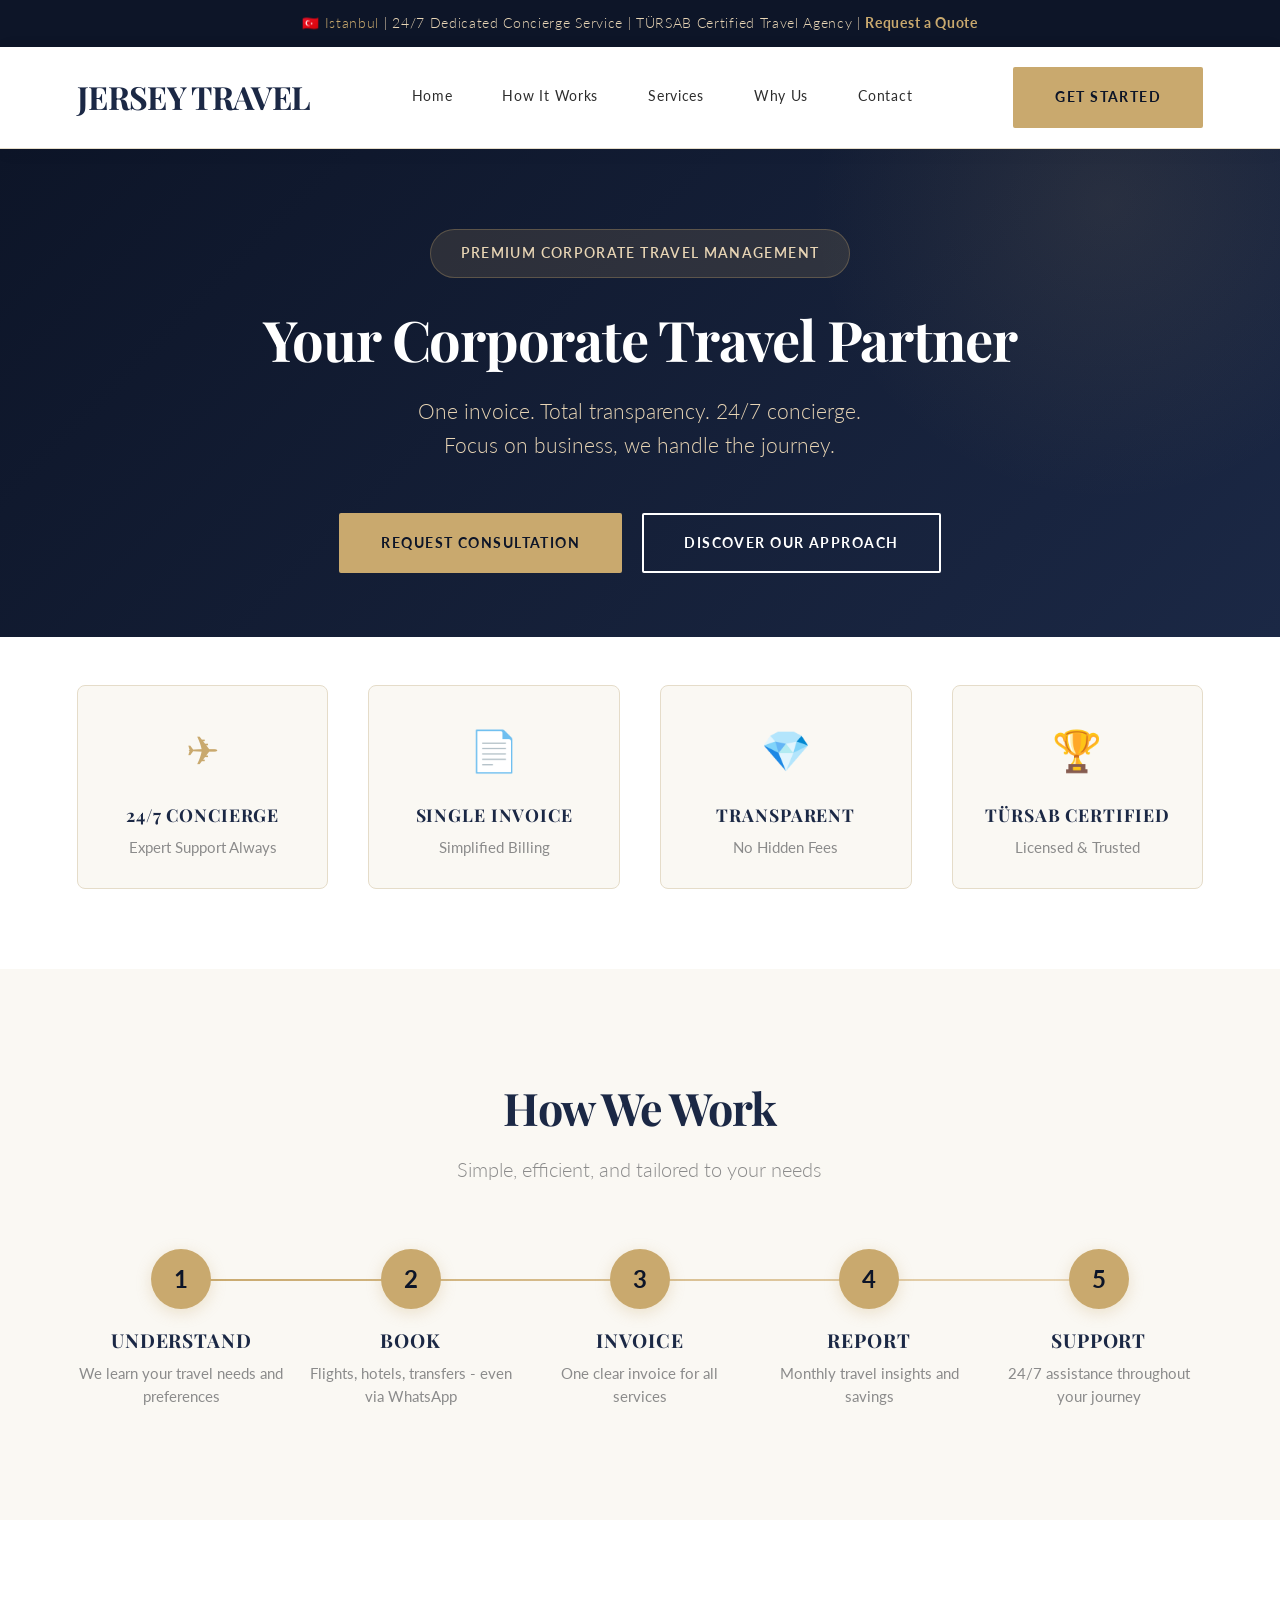
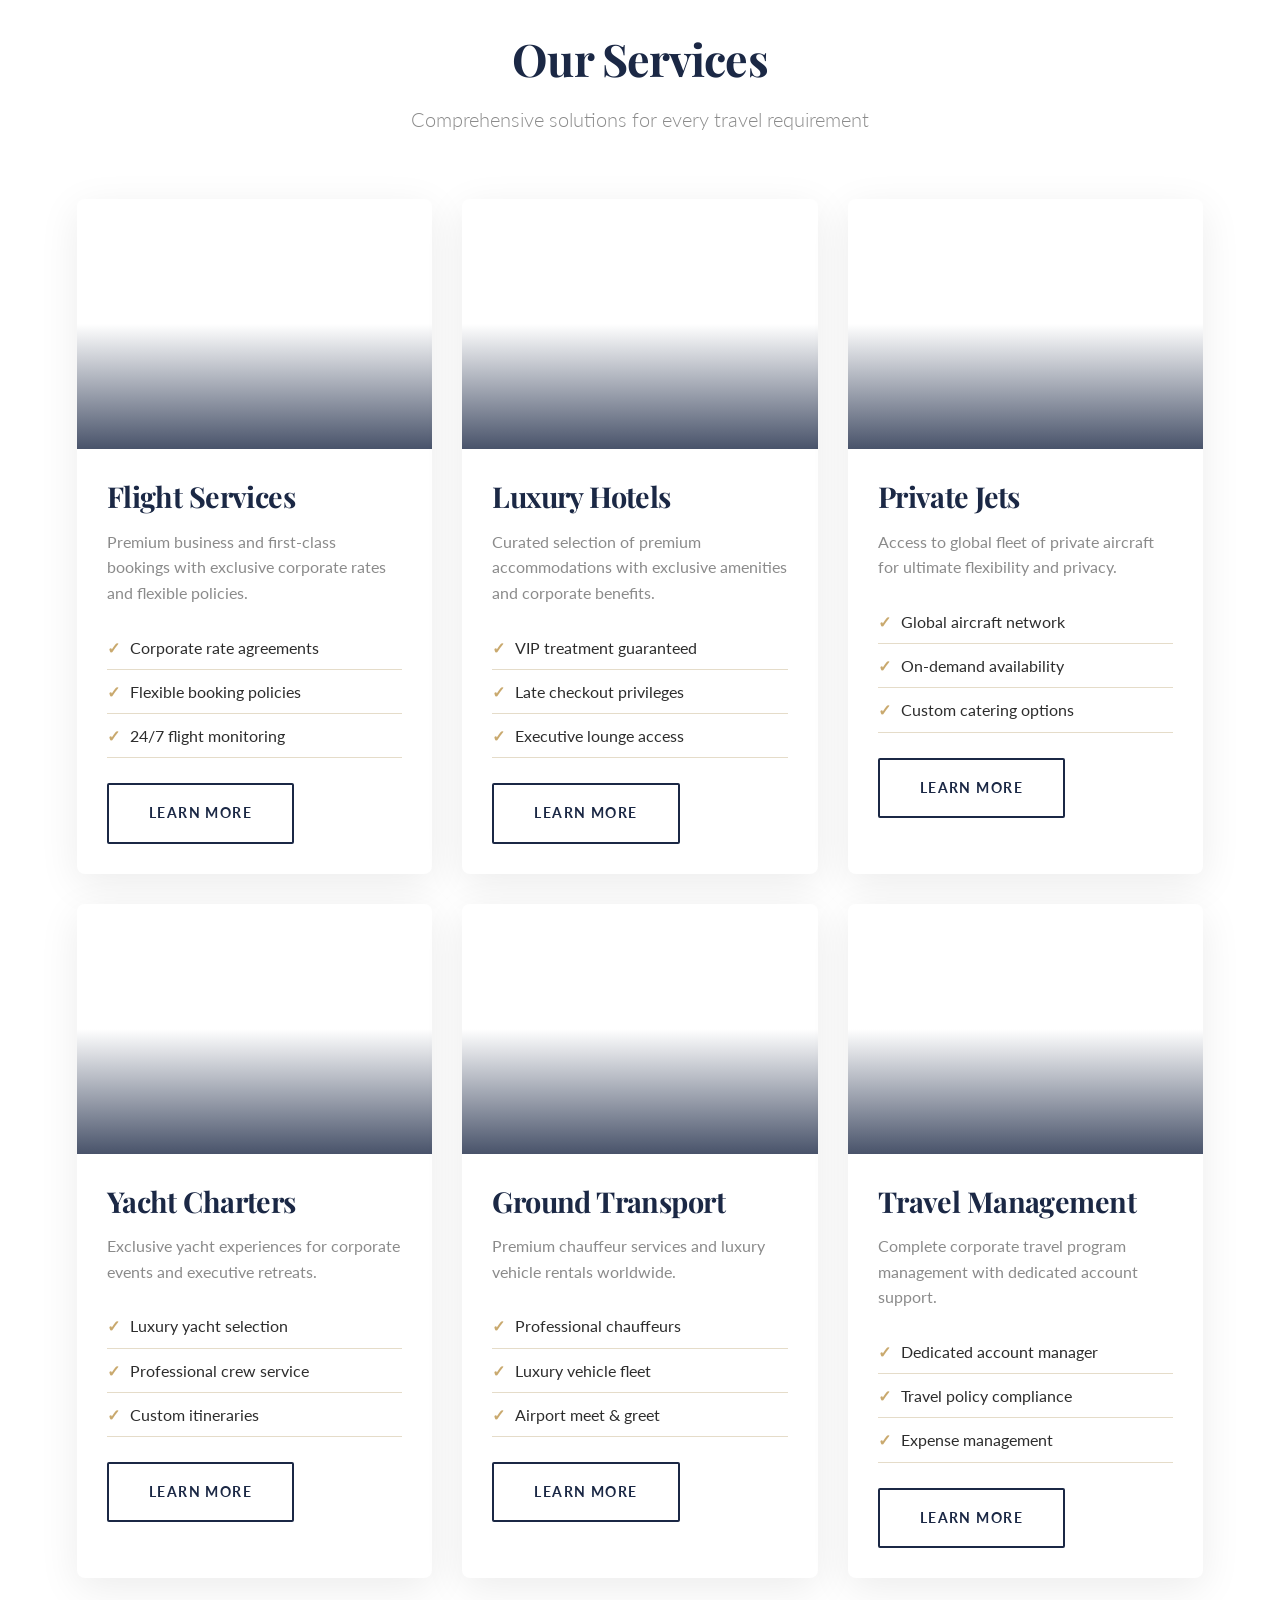
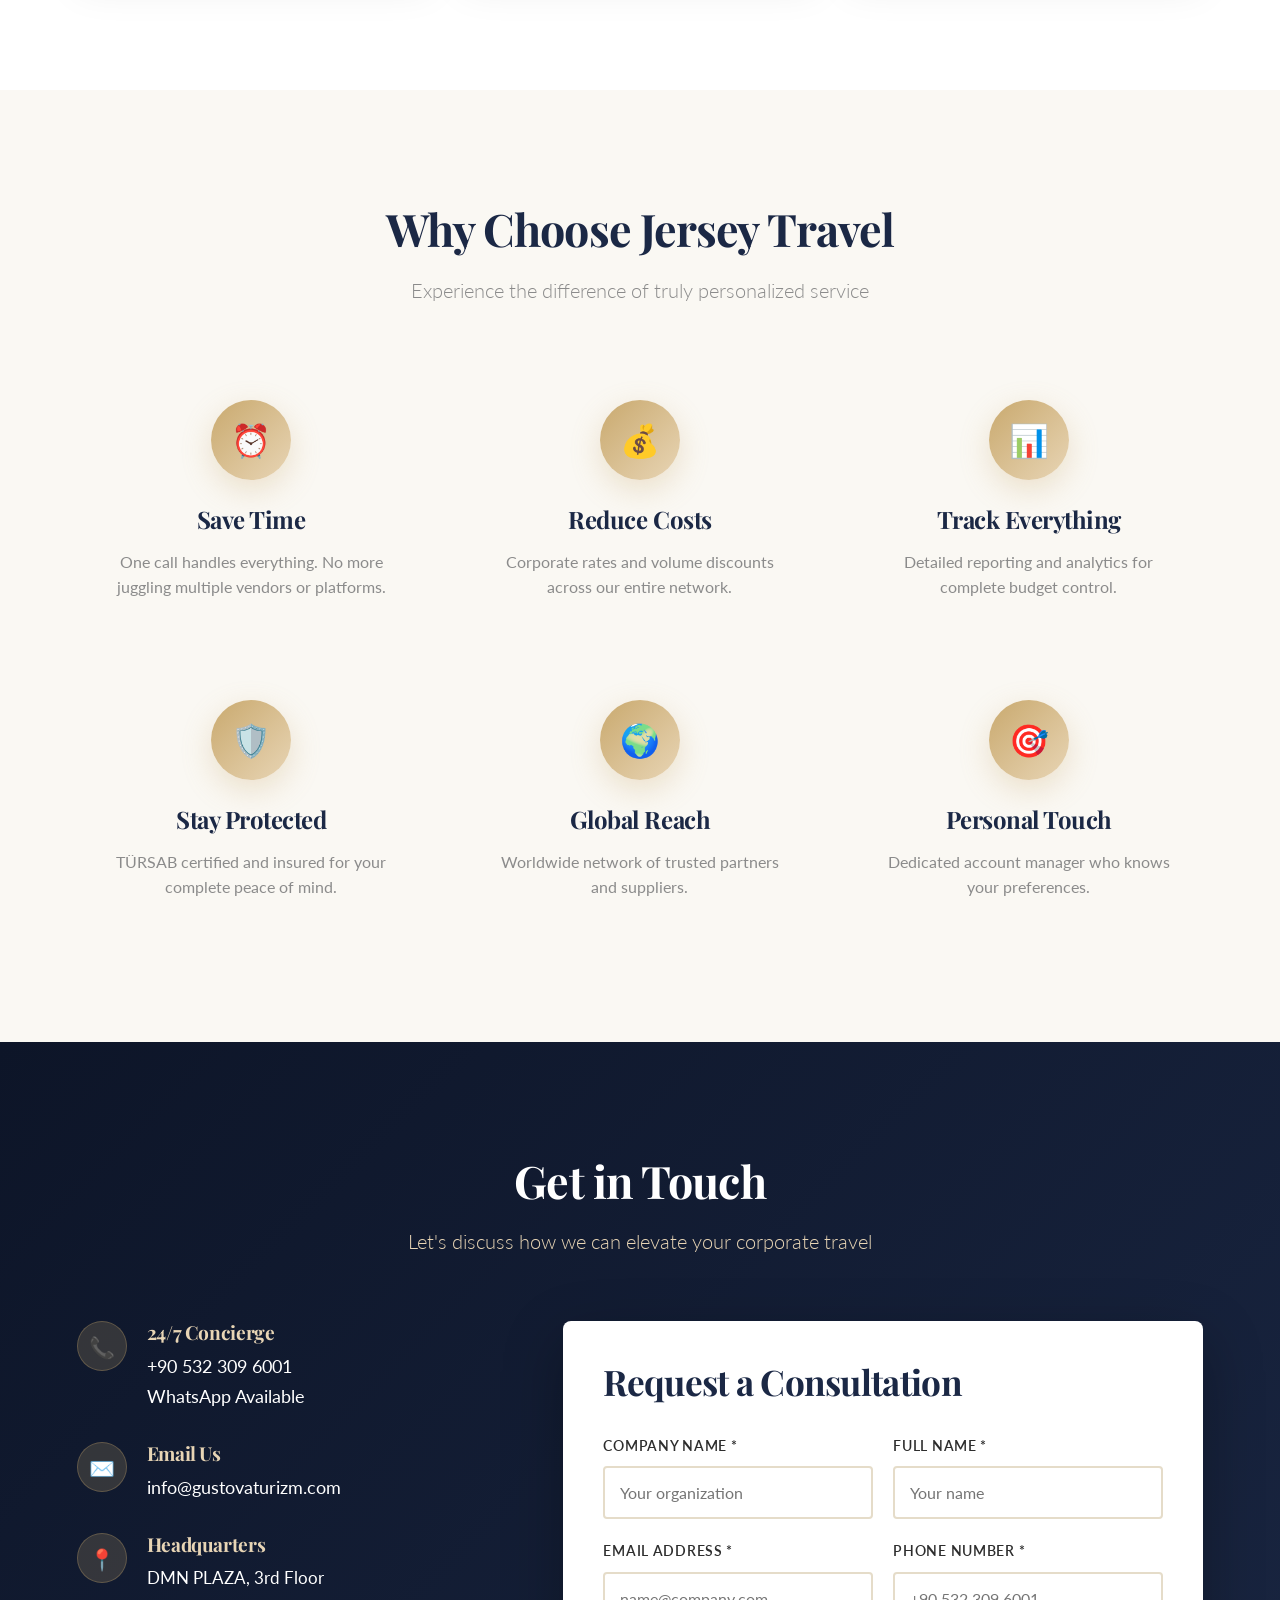
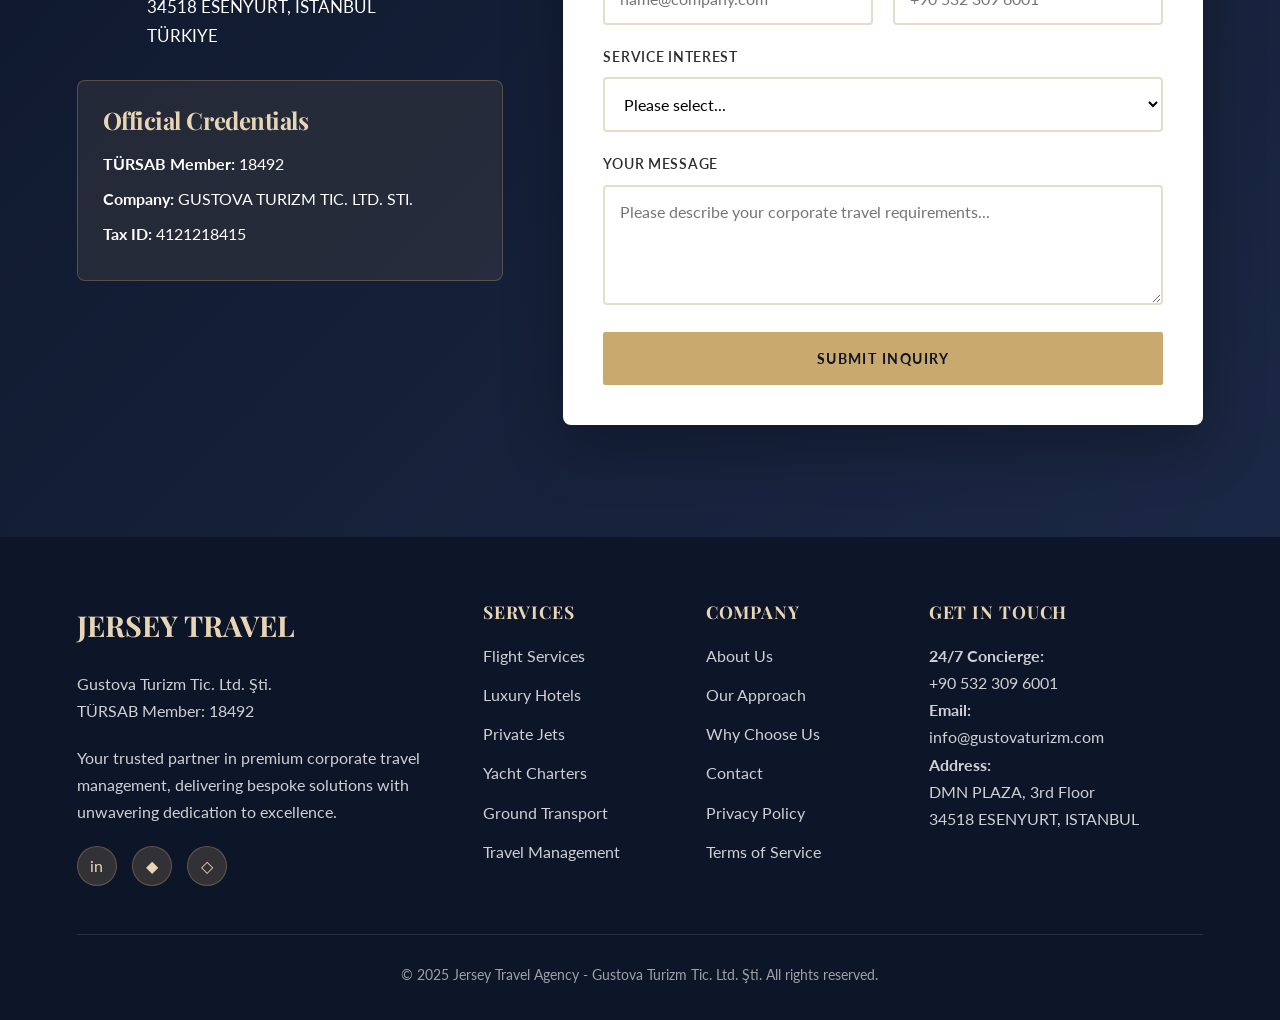
==== commit 72ea480e: "Update index-.html" ====
--- a/index.html
+++ b/index.html
@@ -1,4 +1,4 @@
-<!DOCTYPE html> ---
+<!DOCTYPE html>
 <html lang="en">
 <head>
     <meta charset="UTF-8">
@@ -795,17 +795,6 @@
                 border-bottom: 1px solid var(--subtle-border);
             }
 
-            .close-menu {
-                position: absolute;
-                top: 20px;
-                right: 20px;
-                background: none;
-                border: none;
-                font-size: 2em;
-                color: var(--primary-navy);
-                cursor: pointer;
-            }
-
             .hero {
                 padding: 3em 0 4em;
             }
@@ -1203,7 +1192,7 @@
                         <div class="contact-icon-box">✉️</div>
                         <div class="contact-details">
                             <h4>Email Us</h4>
-                            <p><a href="/cdn-cgi/l/email-protection#dfb6b1b9b09fb8aaacabb0a9beabaaadb6a5b2f1bcb0b2"><span class="__cf_email__" data-cfemail="7e171018113e190b0d0a11081f0a0b0c170413501d1113">[email&#160;protected]</span></a></p>
+                            <p><a href="mailto:info@gustovaturizm.com">info@gustovaturizm.com</a></p>
                         </div>
                     </div>
 
@@ -1334,7 +1323,7 @@
         </div>
     </footer>
 
-    <script data-cfasync="false" src="/cdn-cgi/scripts/5c5dd728/cloudflare-static/email-decode.min.js"></script><script>
+    <script>
         // Mobile menu toggle
         function toggleMenu() {
             document.getElementById('mainNav').classList.toggle('active');
@@ -1417,4 +1406,14 @@
             entries.forEach(entry => {
                 if (entry.isIntersecting) {
                     entry.target.classList.add('fade-in');
-                    entry.target.classList.add
+                    entry.target.classList.add('animate');
+                }
+            });
+        }, observerOptions);
+
+        document.querySelectorAll('.process-step, .service-card, .feature-card').forEach(el => {
+            observer.observe(el);
+        });
+    </script>
+</body>
+</html>
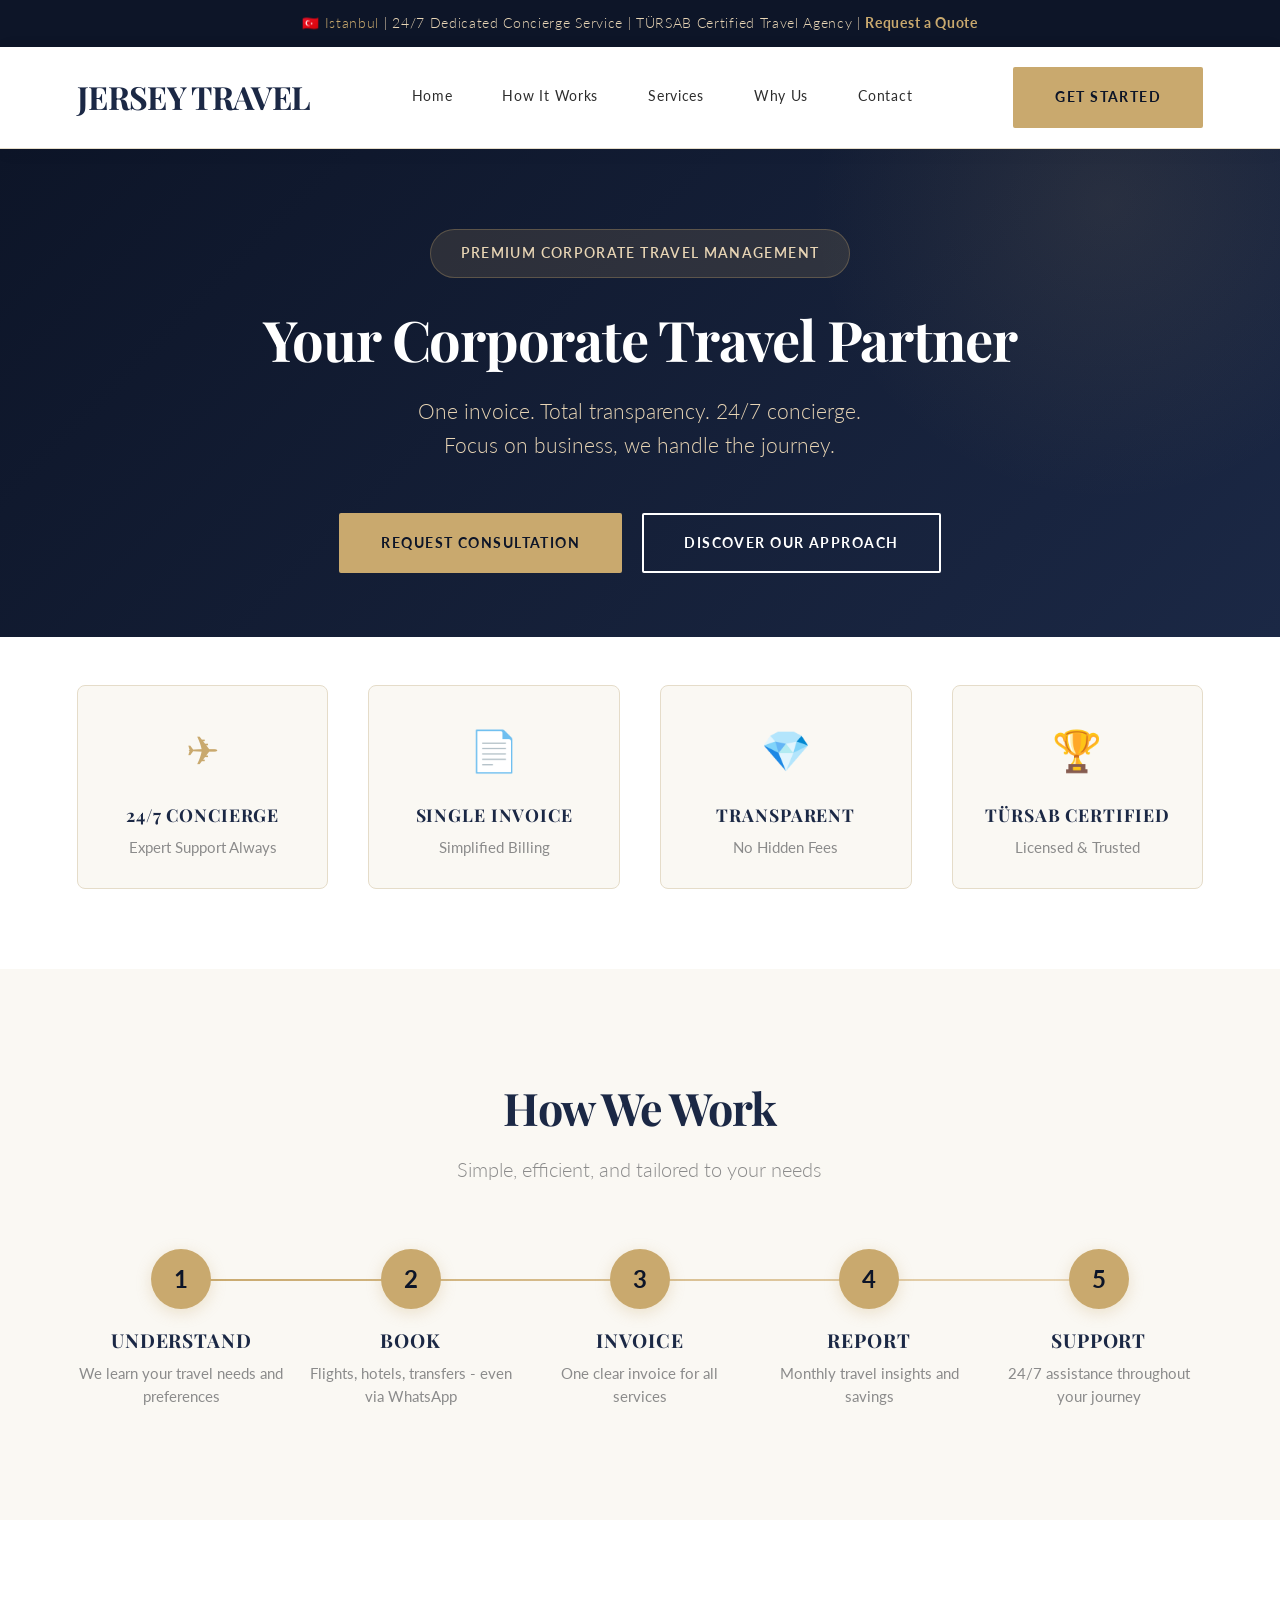
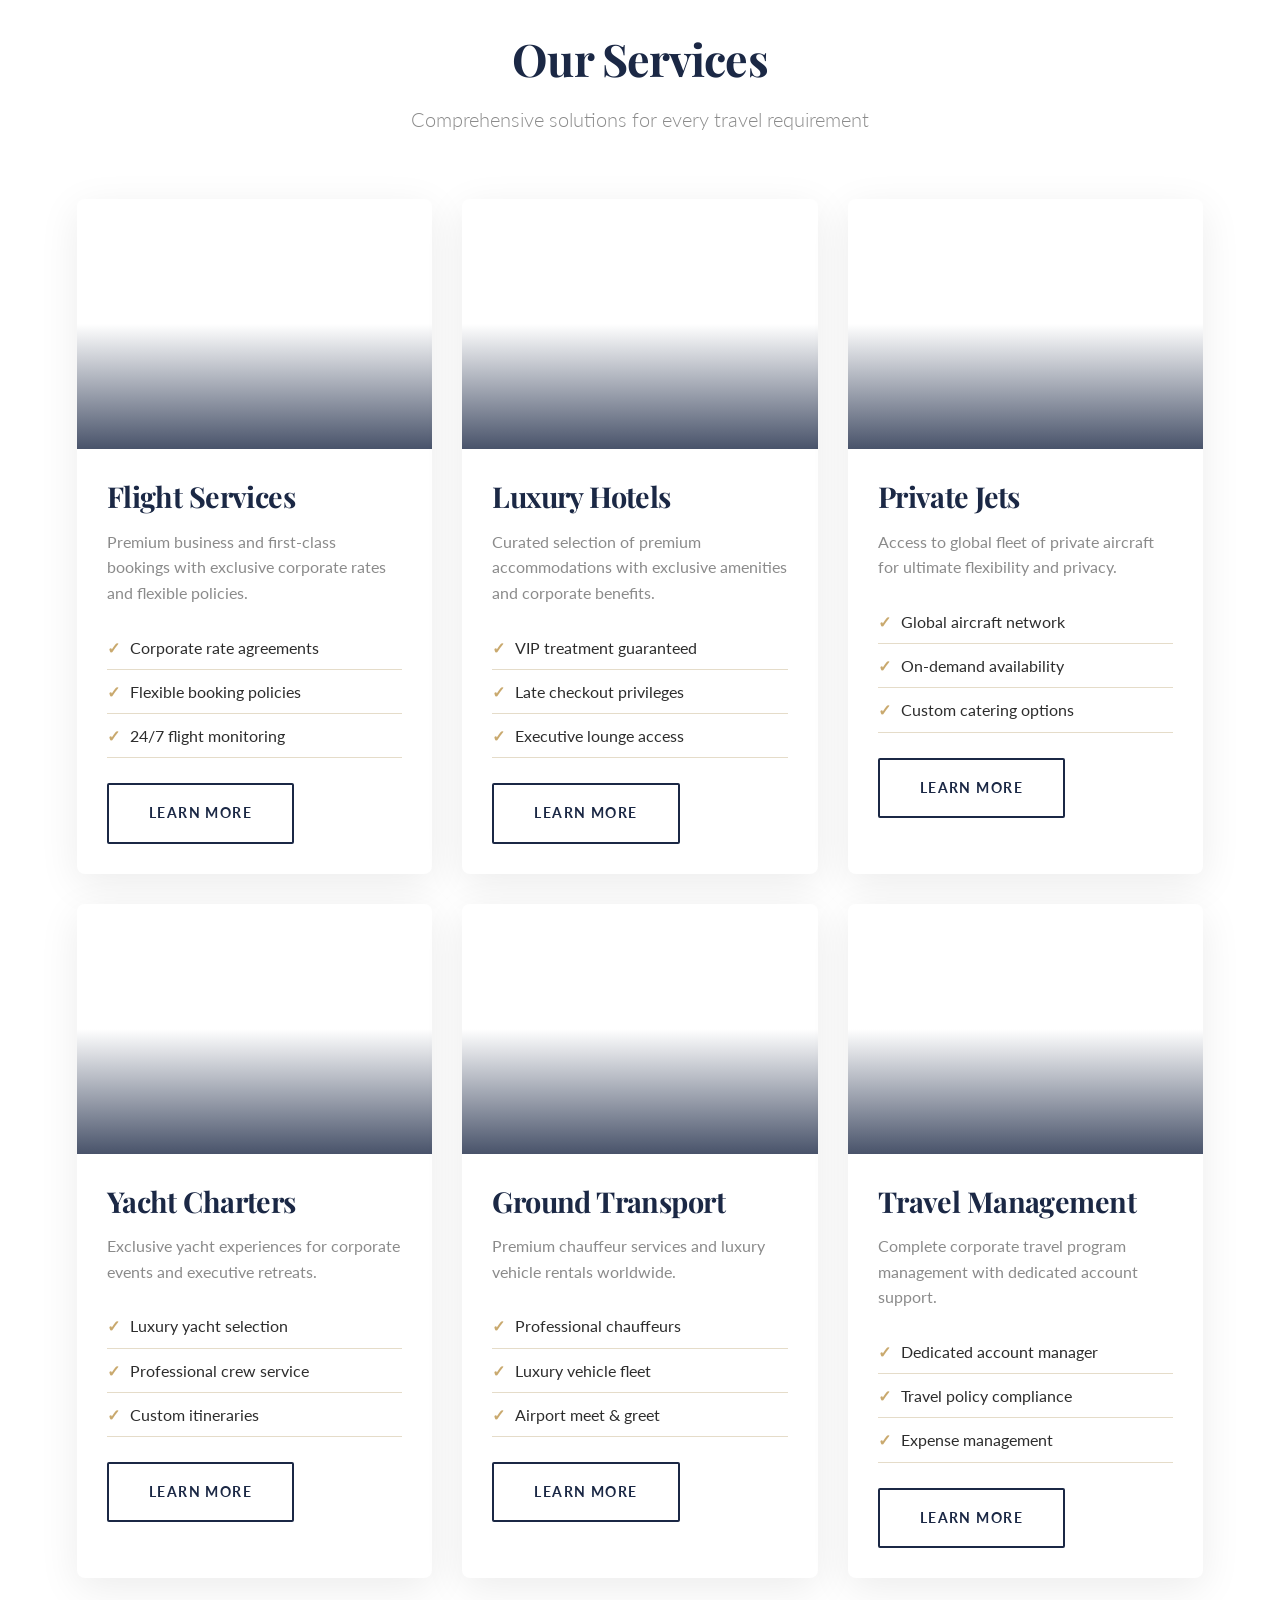
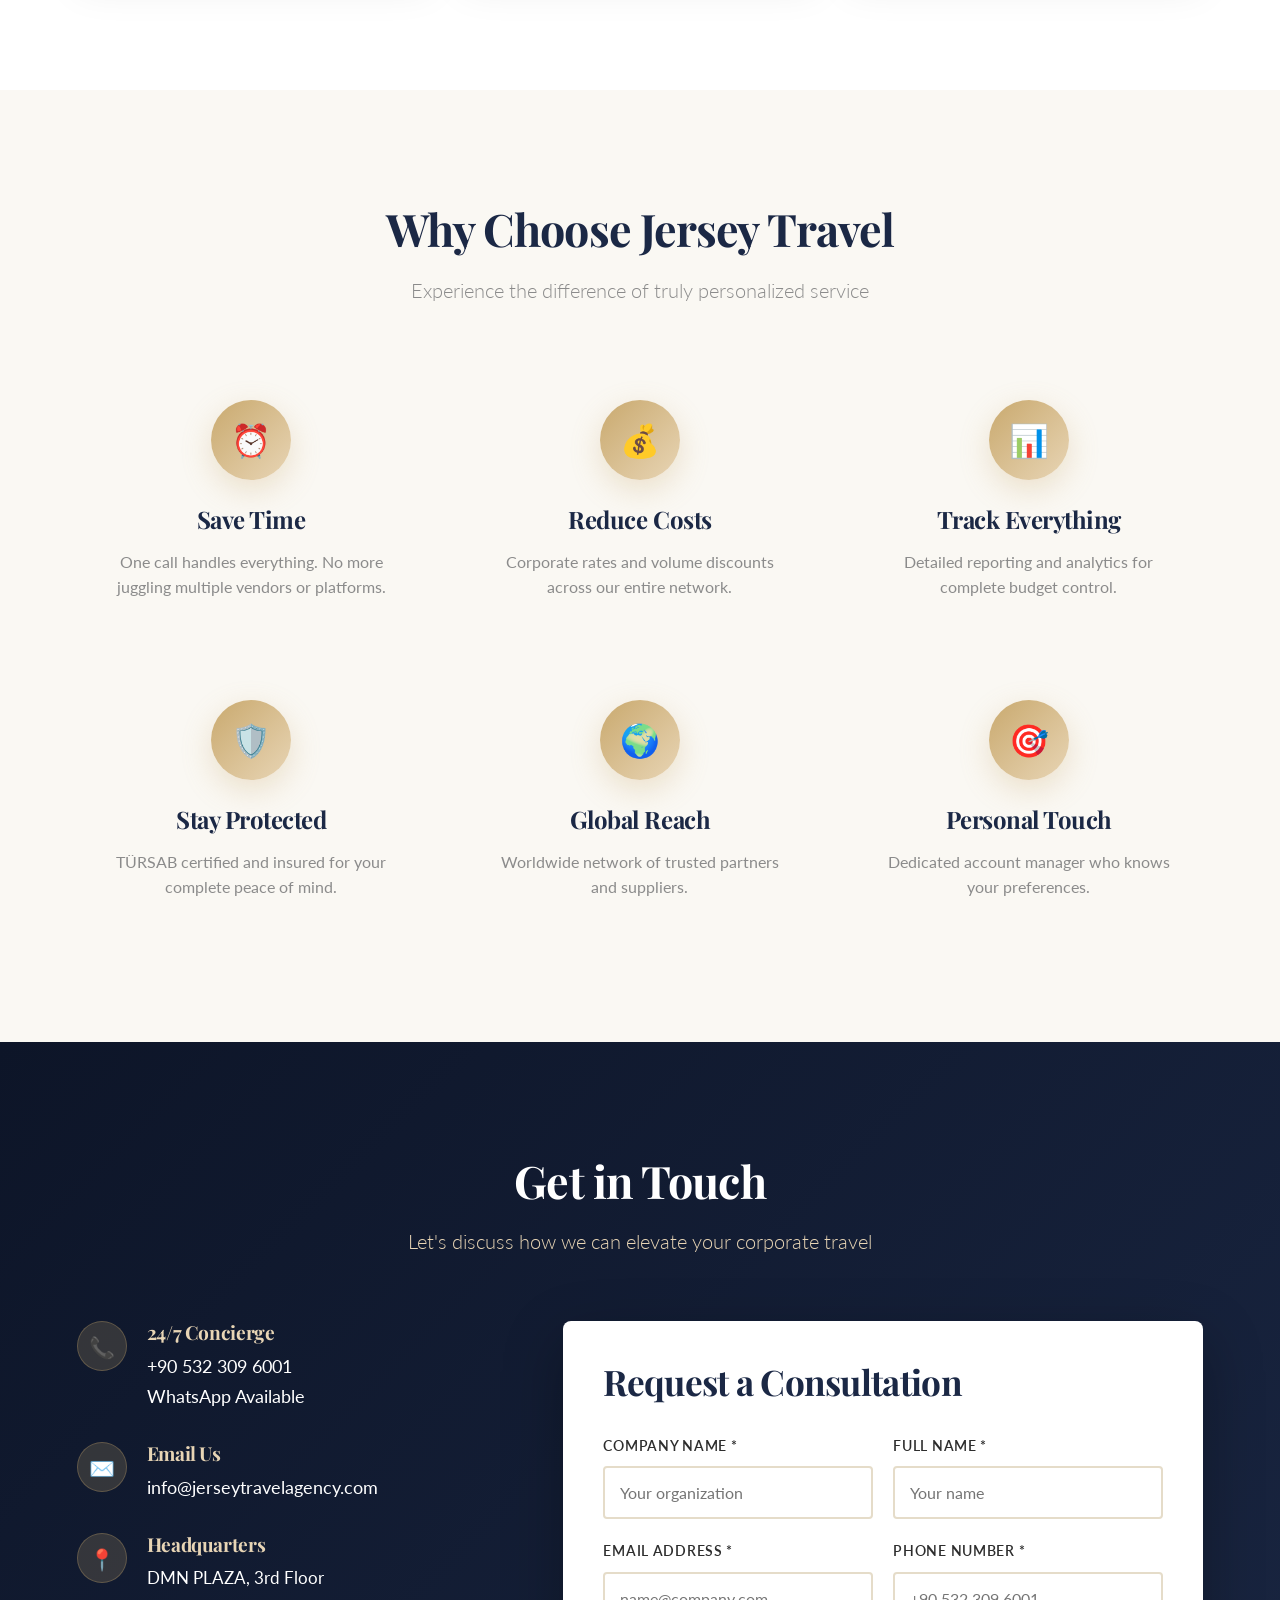
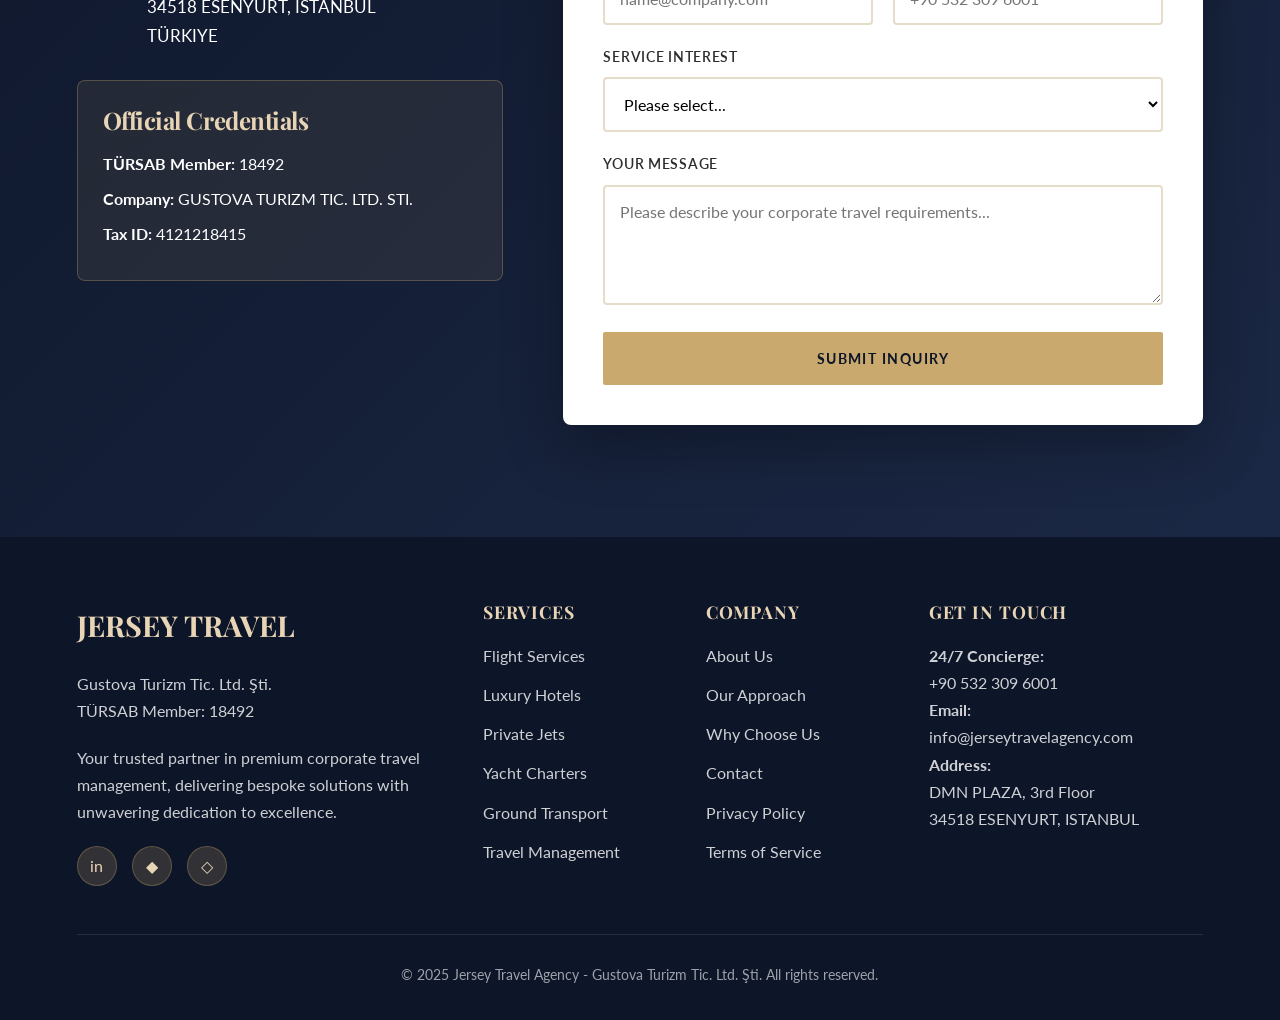
==== commit 4cfaf33a: "Update index.html" ====
--- a/index.html
+++ b/index.html
@@ -1192,7 +1192,7 @@
                         <div class="contact-icon-box">✉️</div>
                         <div class="contact-details">
                             <h4>Email Us</h4>
-                            <p><a href="mailto:info@gustovaturizm.com">info@gustovaturizm.com</a></p>
+                            <p><a href="mailto:info@jerseytravelagency.com">info@jerseytravelagency.com</a></p>
                         </div>
                     </div>
 
@@ -1310,7 +1310,7 @@
                     <p><strong>24/7 Concierge:</strong><br>
                     <a href="tel:+905323096001">+90 532 309 6001</a></p>
                     <p><strong>Email:</strong><br>
-                    <a href="mailto:info@gustovaturizm.com">info@gustovaturizm.com</a></p>
+                    <a href="mailto:info@jerseytravelagency.com">info@jerseytravelagency.com</a></p>
                     <p><strong>Address:</strong><br>
                     DMN PLAZA, 3rd Floor<br>
                     34518 ESENYURT, ISTANBUL</p>
@@ -1374,7 +1374,7 @@
                 } catch (error) {
                     formStatus.style.display = 'block';
                     formStatus.style.color = '#DC2626';
-                    formStatus.textContent = '✗ Sorry, there was an error sending your message. Please email us directly at info@gustovaturizm.com';
+                    formStatus.textContent = '✗ Sorry, there was an error sending your message. Please email us directly at info@jerseytravelagency.com';
                 }
                 
                 submitButton.textContent = originalText;
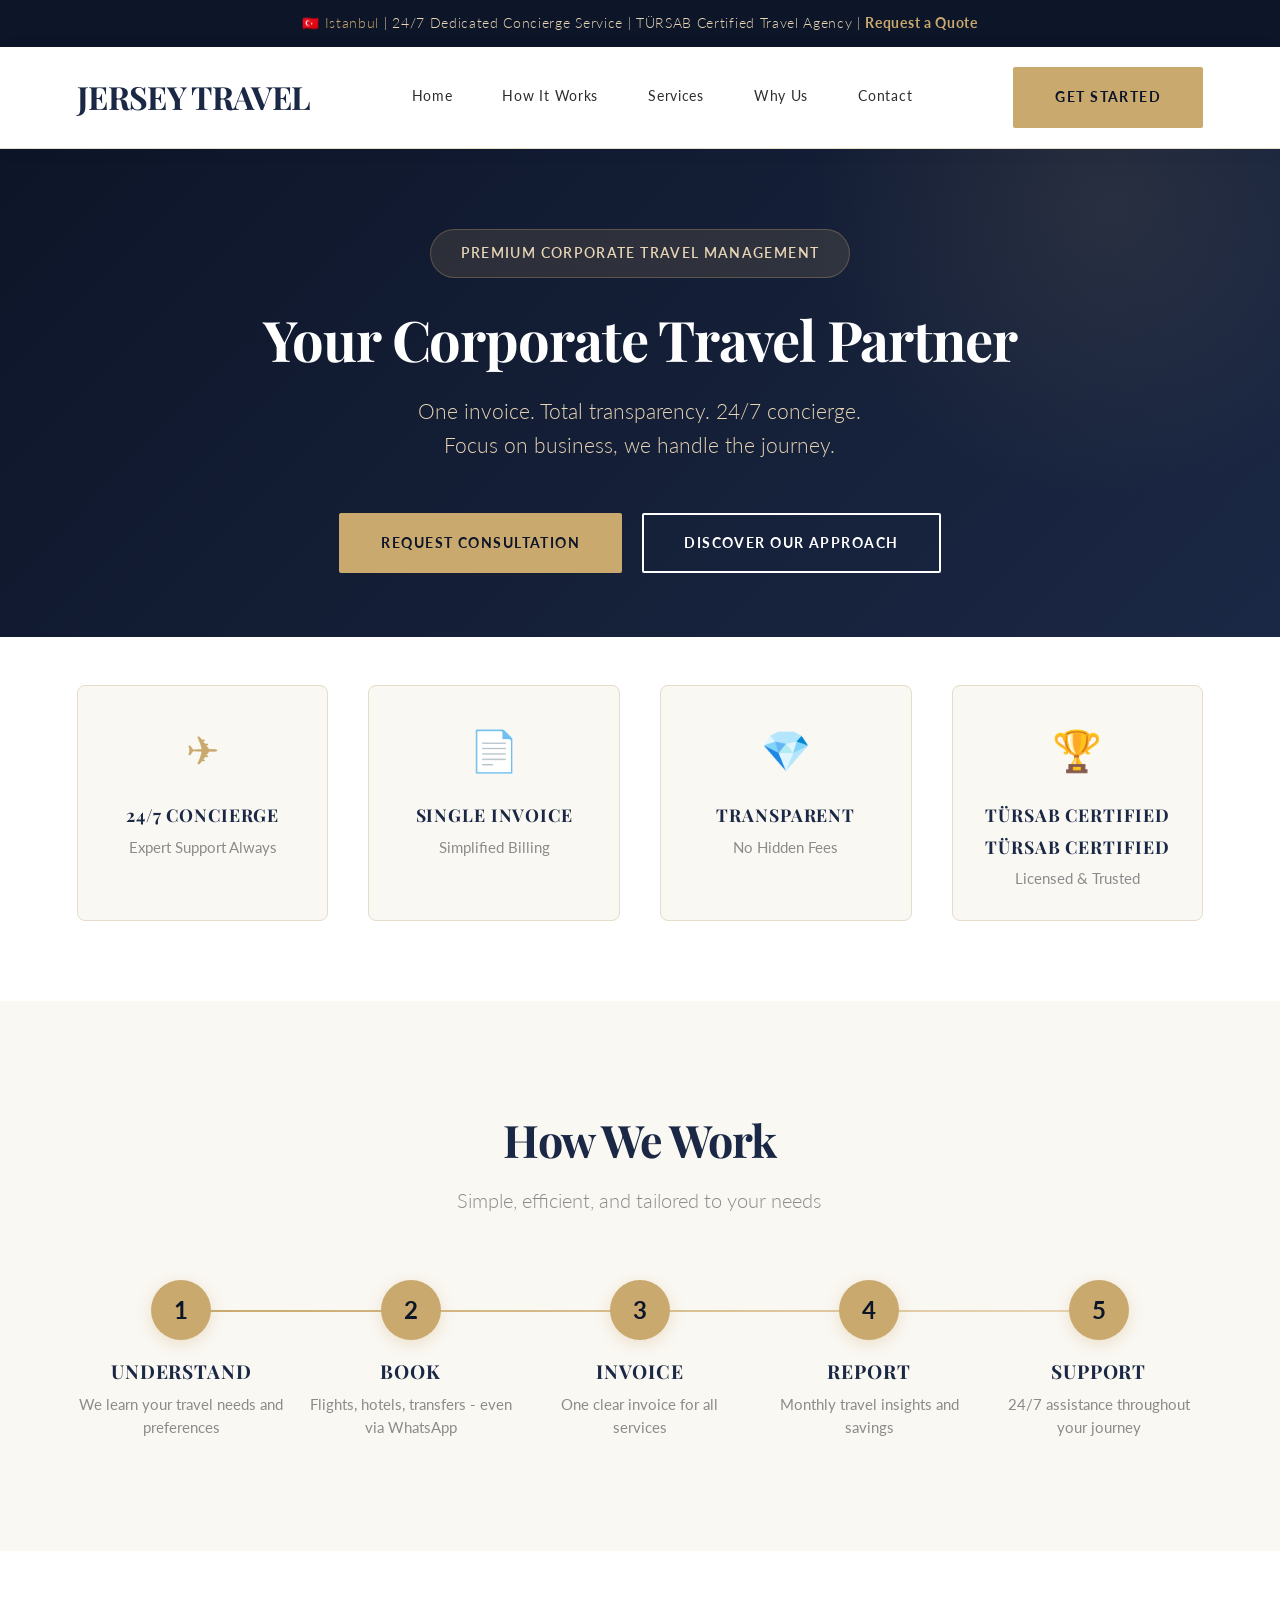
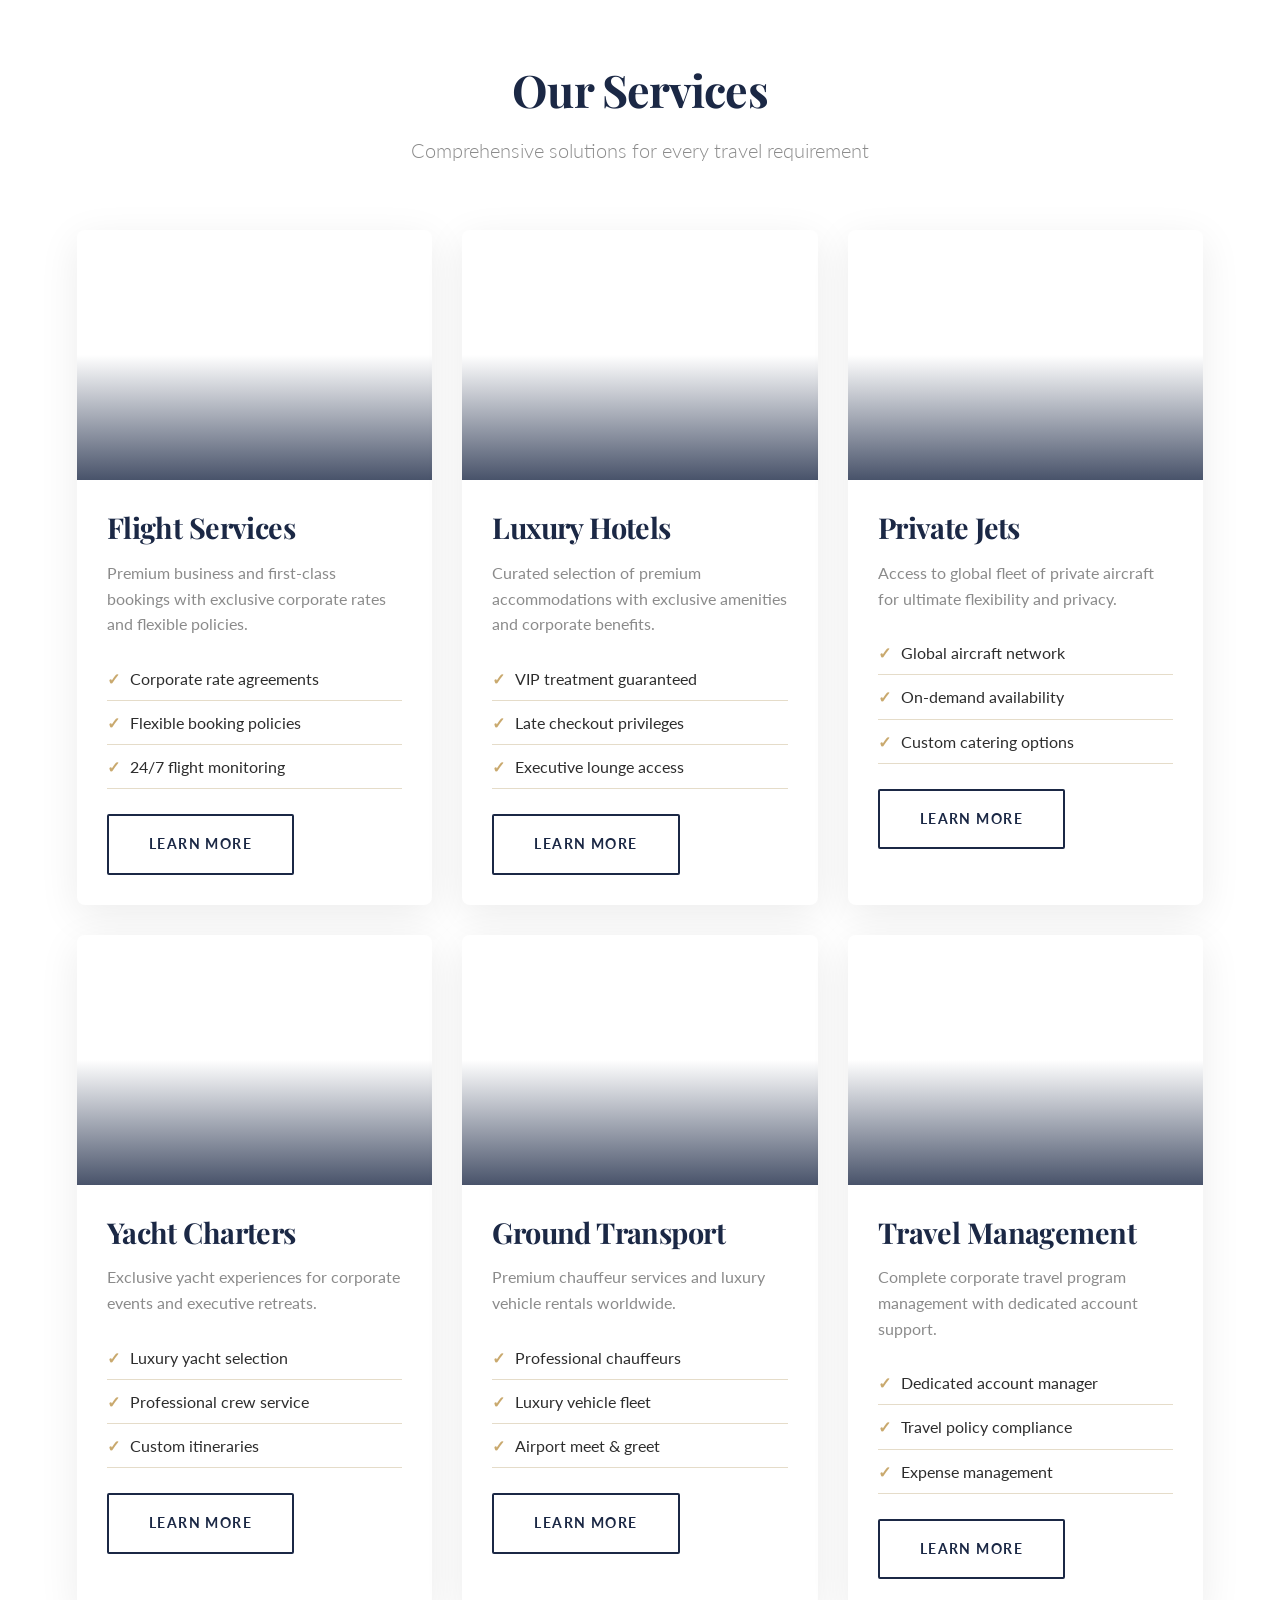
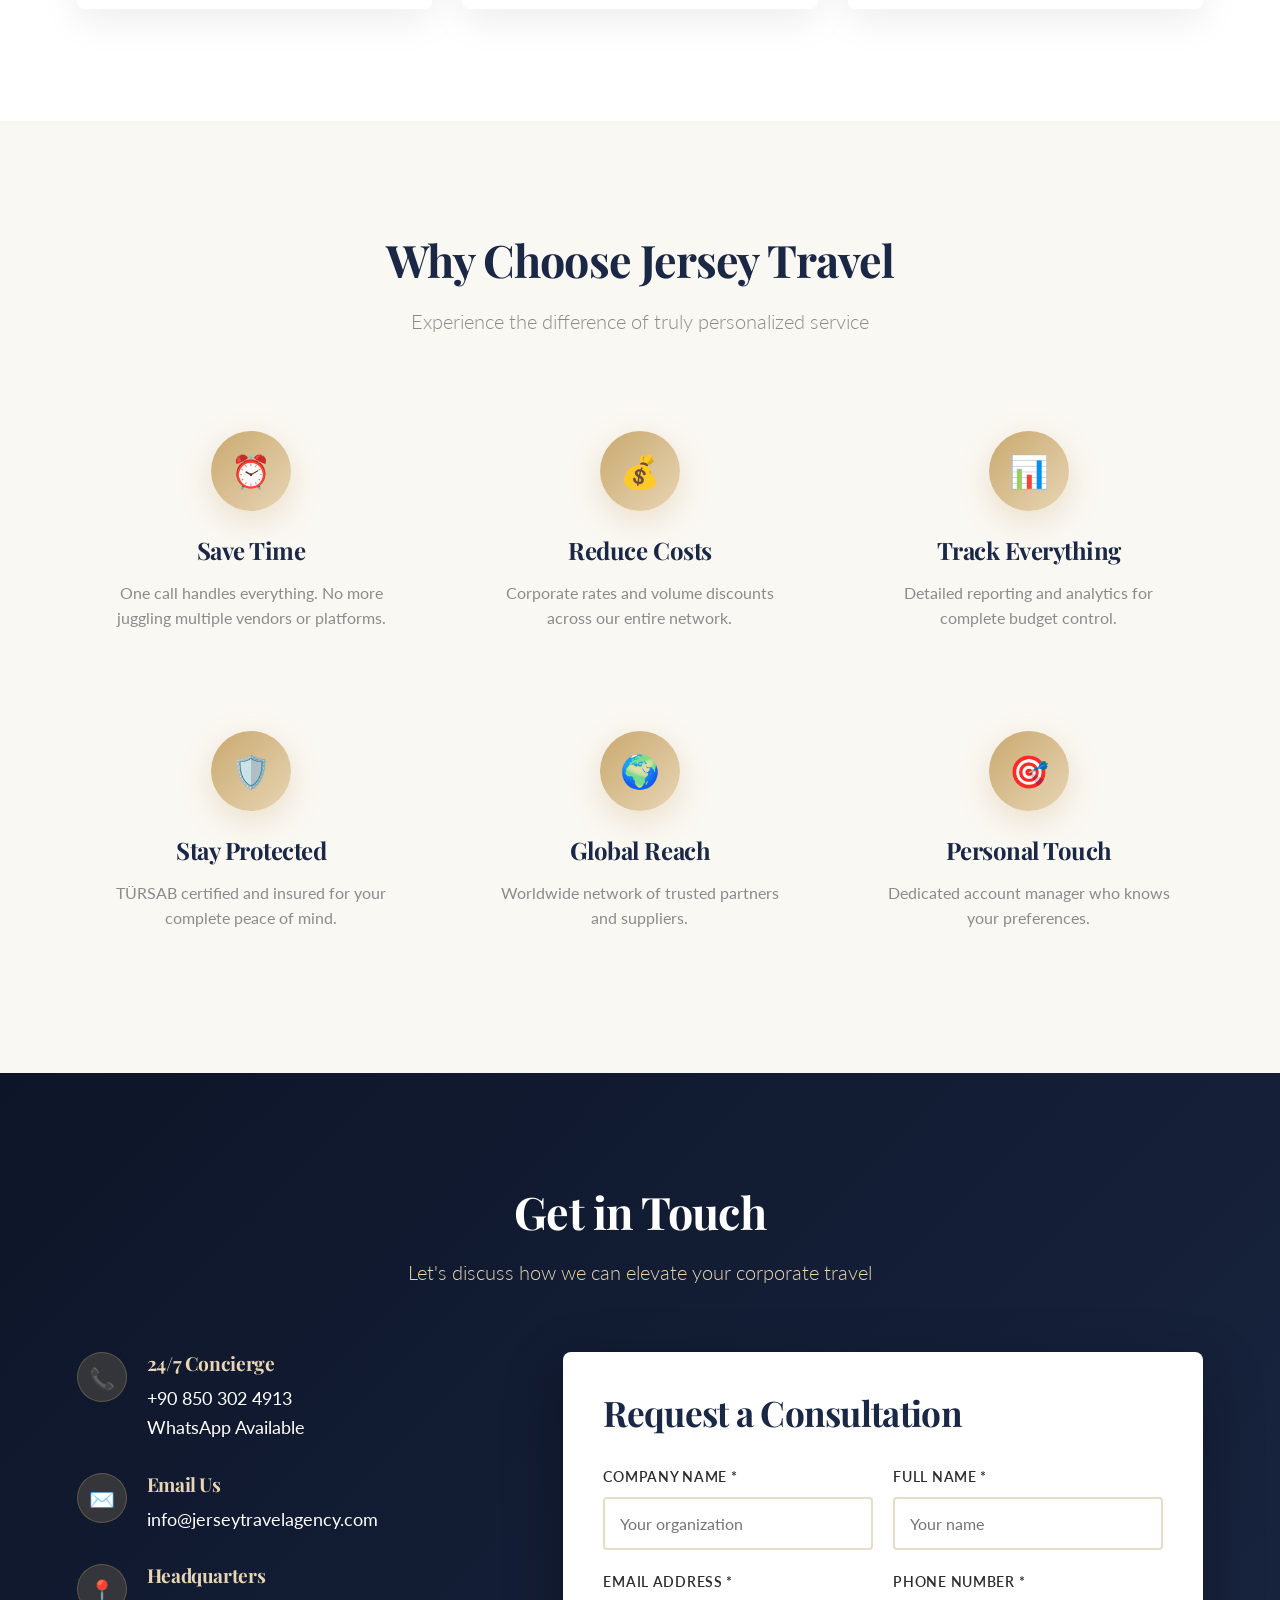
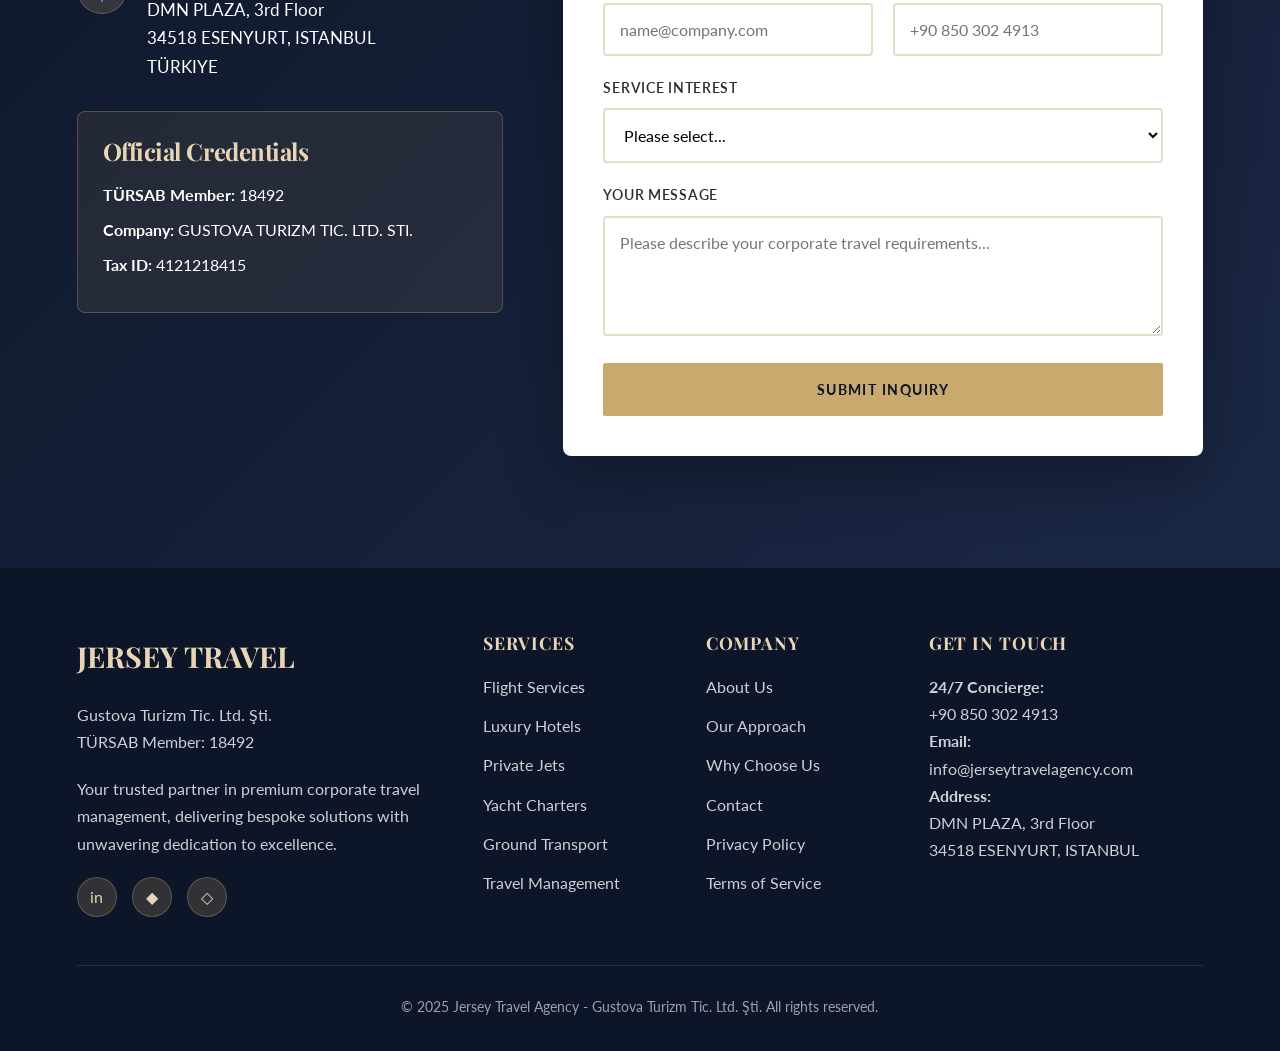
==== commit 6e09c00a: "Update contact numbers and style adjustments Updated contact phone numbers and adjusted some styles." ====
--- a/index.html
+++ b/index.html
@@ -219,7 +219,7 @@
         /* Hero Section - REDUCED PADDING */
         .hero {
             background: linear-gradient(135deg, var(--deep-navy) 0%, var(--primary-navy) 100%);
-            padding: 5em 0 4em; /* Further reduced bottom padding */
+            padding: 5em 0 4em;
             position: relative;
             overflow: hidden;
         }
@@ -251,7 +251,7 @@
             font-weight: 600;
             letter-spacing: 0.1em;
             text-transform: uppercase;
-            margin-bottom: 2em; /* Reduced from 3em */
+            margin-bottom: 2em;
             border: 1px solid rgba(201, 169, 110, 0.3);
         }
 
@@ -291,12 +291,12 @@
             }
         }
 
-        /* Features Grid - MORE READABLE */
+        /* Features Grid */
         .features-grid {
             display: grid;
             grid-template-columns: repeat(auto-fit, minmax(240px, 1fr));
             gap: 40px;
-            margin-top: 0; /* Removed top margin */
+            margin-top: 0;
         }
 
         .feature-card {
@@ -414,17 +414,6 @@
             animation: fadeInUp 0.6s ease forwards;
         }
 
-        @keyframes fadeInUp {
-            from {
-                opacity: 0;
-                transform: translateY(30px);
-            }
-            to {
-                opacity: 1;
-                transform: translateY(0);
-            }
-        }
-
         .service-card:hover {
             transform: translateY(-10px);
             box-shadow: 0 20px 60px rgba(0, 0, 0, 0.15);
@@ -952,6 +941,7 @@
                 
                 <div class="feature-card">
                     <div class="feature-icon">🏆</div>
+                    <h4>TÜRSAB CERTIFIED</h4>
                     <h4>TÜRSAB CERTIFIED</h4>
                     <p>Licensed & Trusted</p>
                 </div>
@@ -1183,8 +1173,8 @@
                         <div class="contact-icon-box">📞</div>
                         <div class="contact-details">
                             <h4>24/7 Concierge</h4>
-                            <p><a href="tel:+905323096001">+90 532 309 6001</a></p>
-                            <p><a href="https://wa.me/905323096001">WhatsApp Available</a></p>
+                            <p><a href="tel:+908503024913">+90 850 302 4913</a></p>
+                            <p><a href="https://wa.me/908503024913">WhatsApp Available</a></p>
                         </div>
                     </div>
 
@@ -1235,7 +1225,7 @@
 
                             <div class="form-group">
                                 <label>Phone Number *</label>
-                                <input type="tel" name="phone" required placeholder="+90 532 309 6001">
+                                <input type="tel" name="phone" required placeholder="+90 850 302 4913">
                             </div>
                         </div>
 
@@ -1277,7 +1267,7 @@
                     <div class="social-links">
                         <a href="#" title="LinkedIn">in</a>
                         <a href="#" title="Instagram">◆</a>
-                        <a href="https://wa.me/905323096001" title="WhatsApp">◇</a>
+                        <a href="https://wa.me/908503024913" title="WhatsApp">◇</a>
                     </div>
                 </div>
 
@@ -1308,7 +1298,7 @@
                 <div class="footer-column">
                     <h4>Get in Touch</h4>
                     <p><strong>24/7 Concierge:</strong><br>
-                    <a href="tel:+905323096001">+90 532 309 6001</a></p>
+                    <a href="tel:+908503024913">+90 850 302 4913</a></p>
                     <p><strong>Email:</strong><br>
                     <a href="mailto:info@jerseytravelagency.com">info@jerseytravelagency.com</a></p>
                     <p><strong>Address:</strong><br>
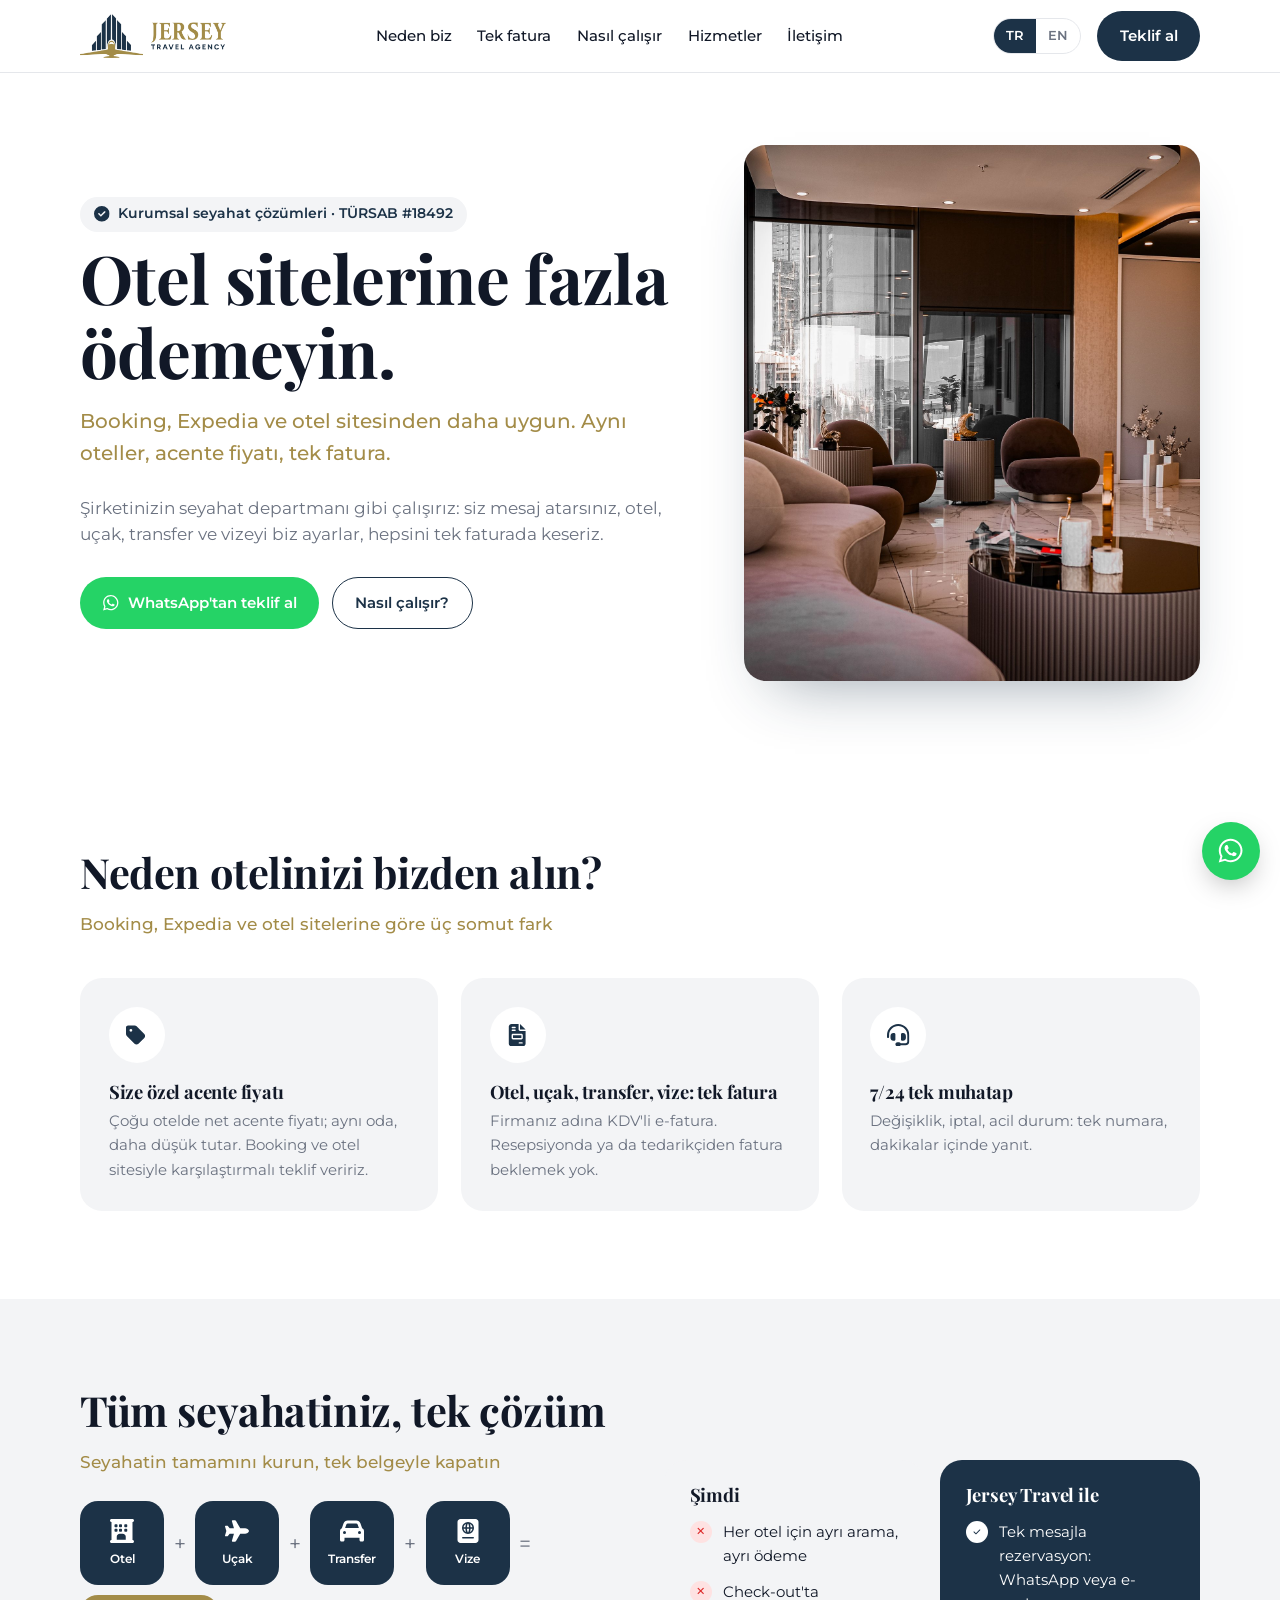
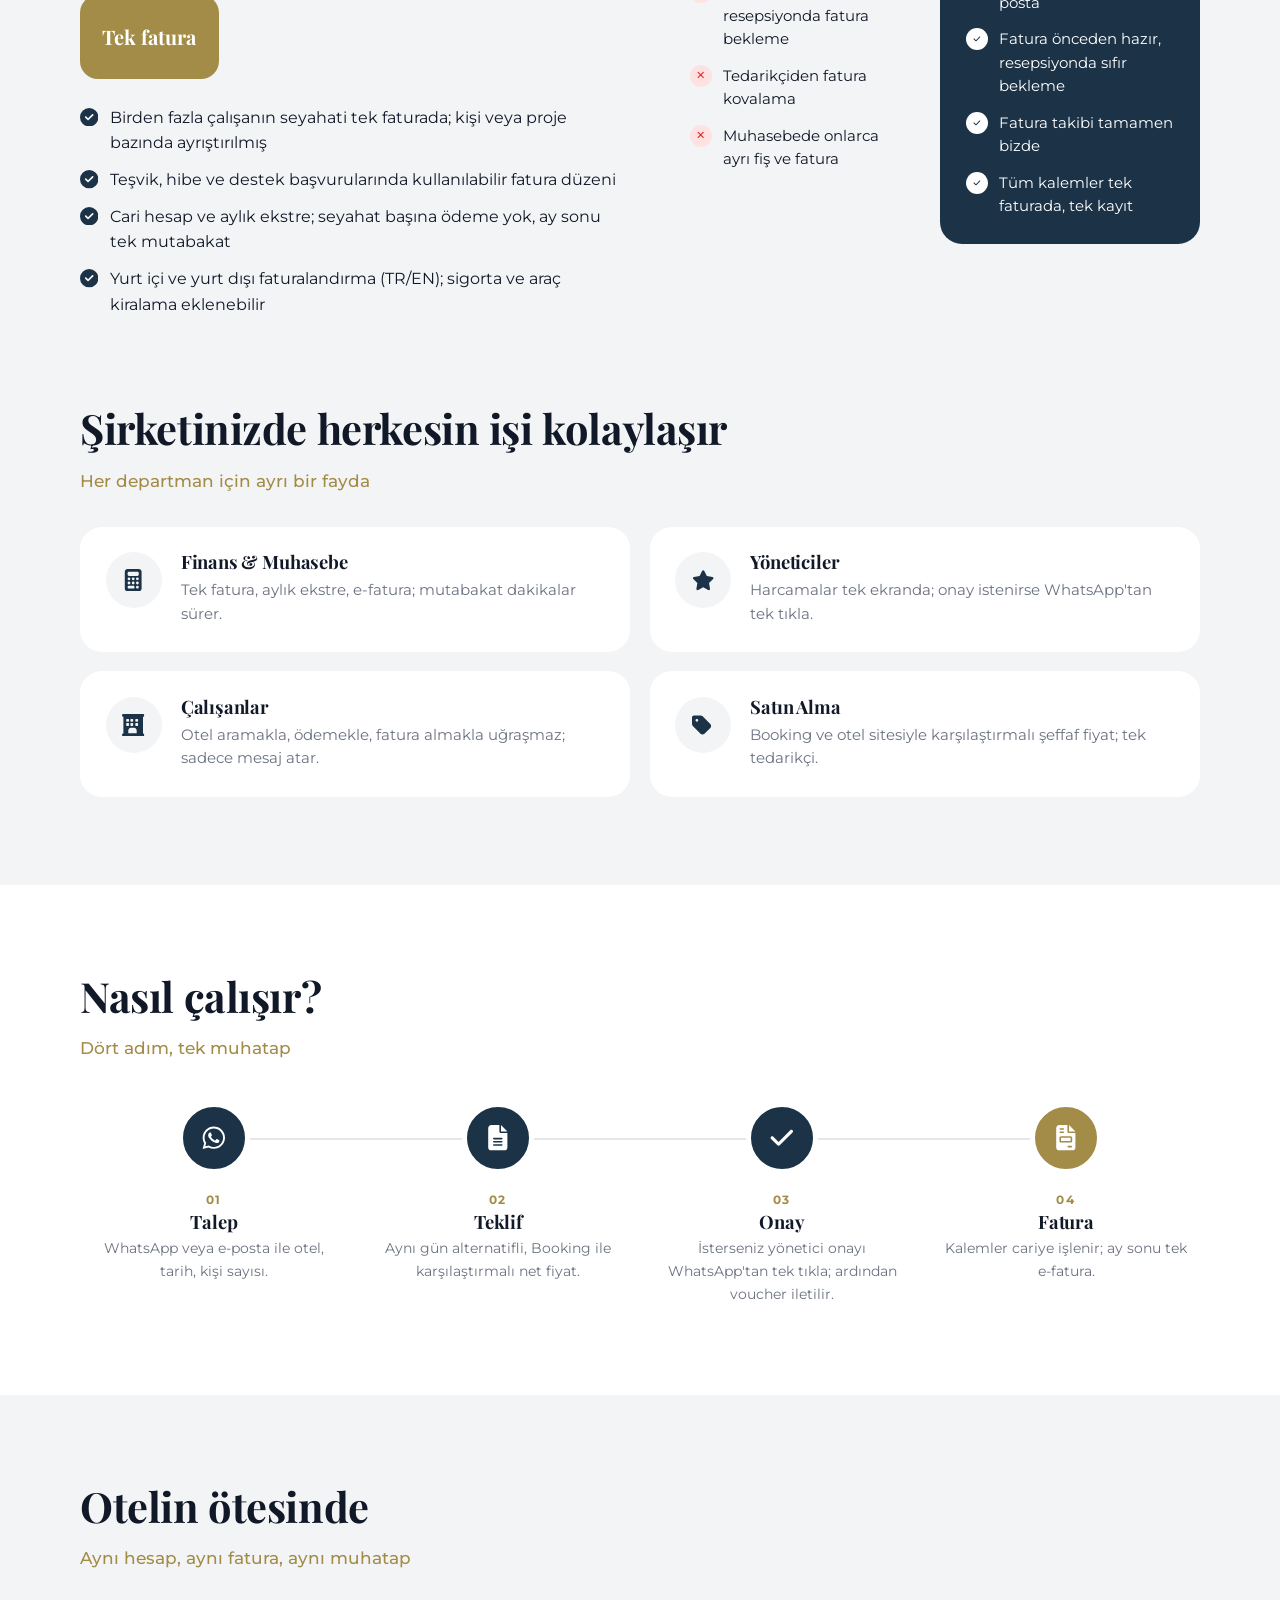
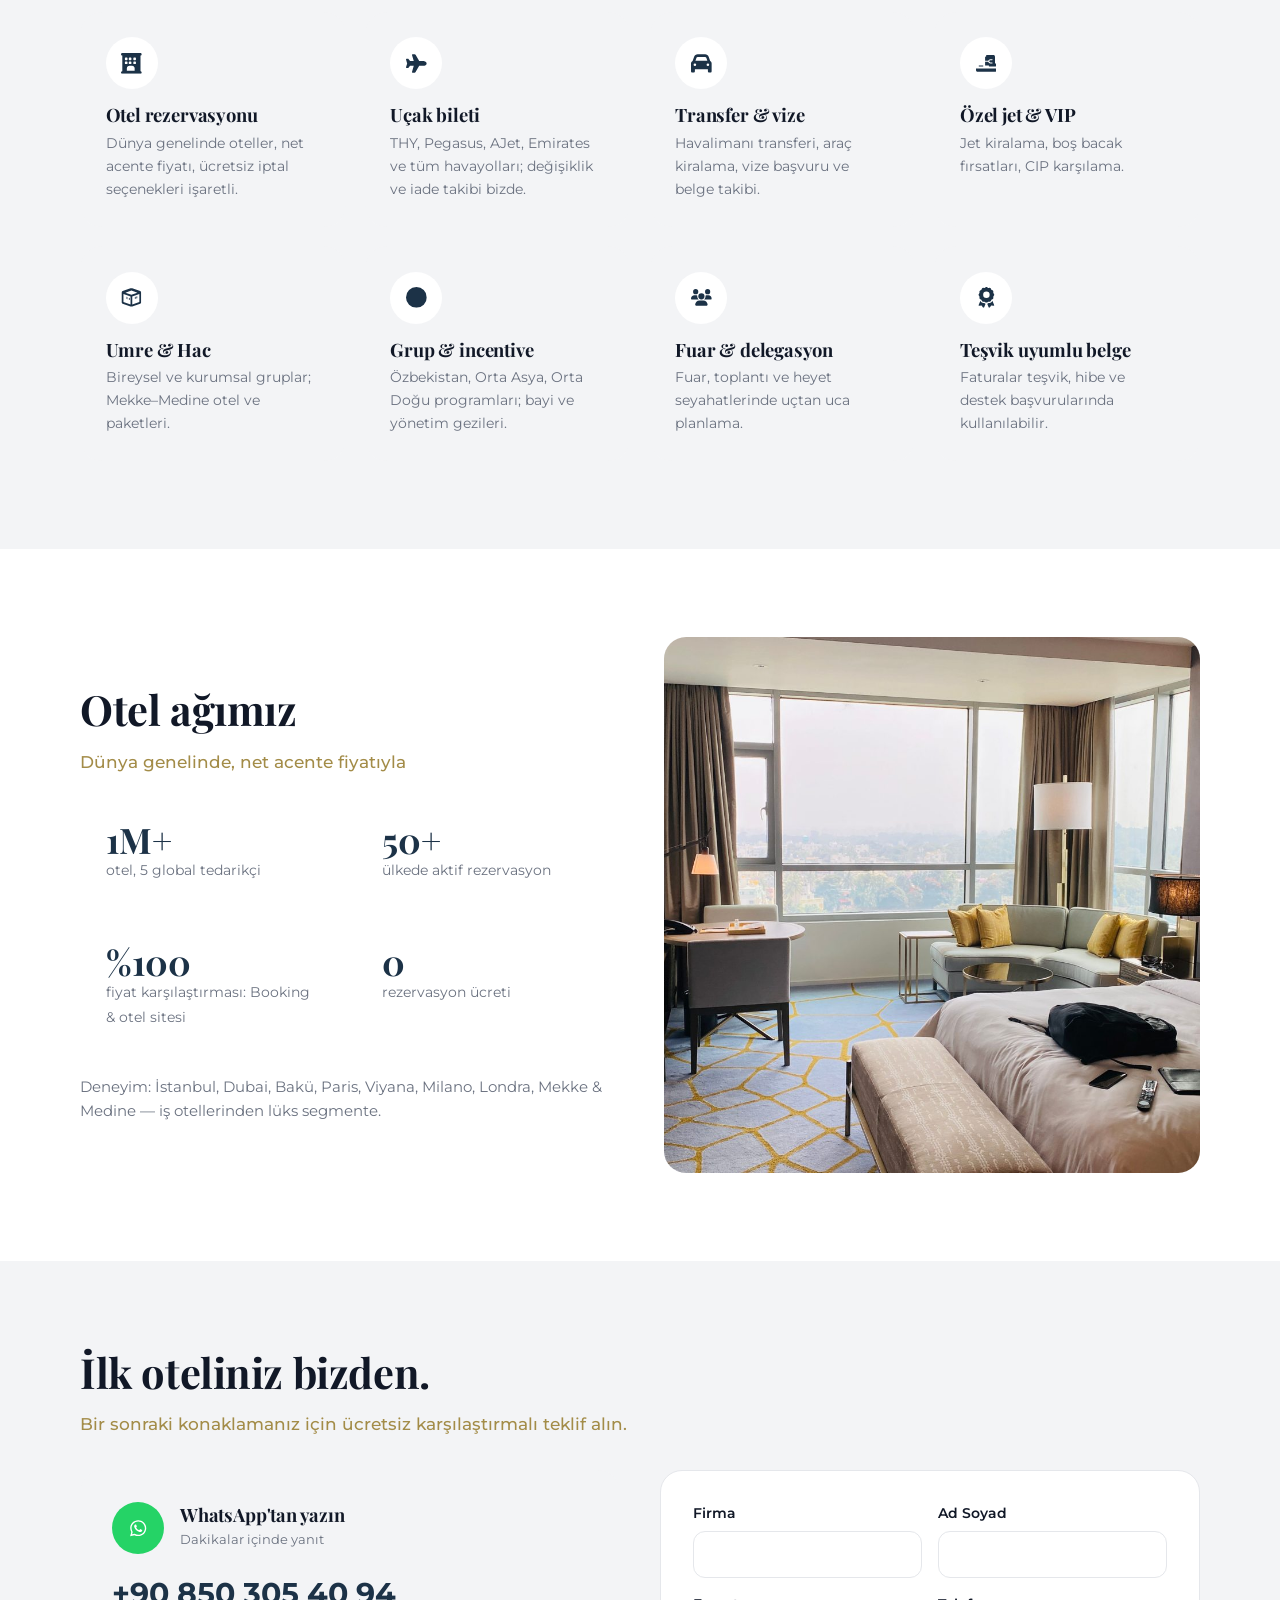
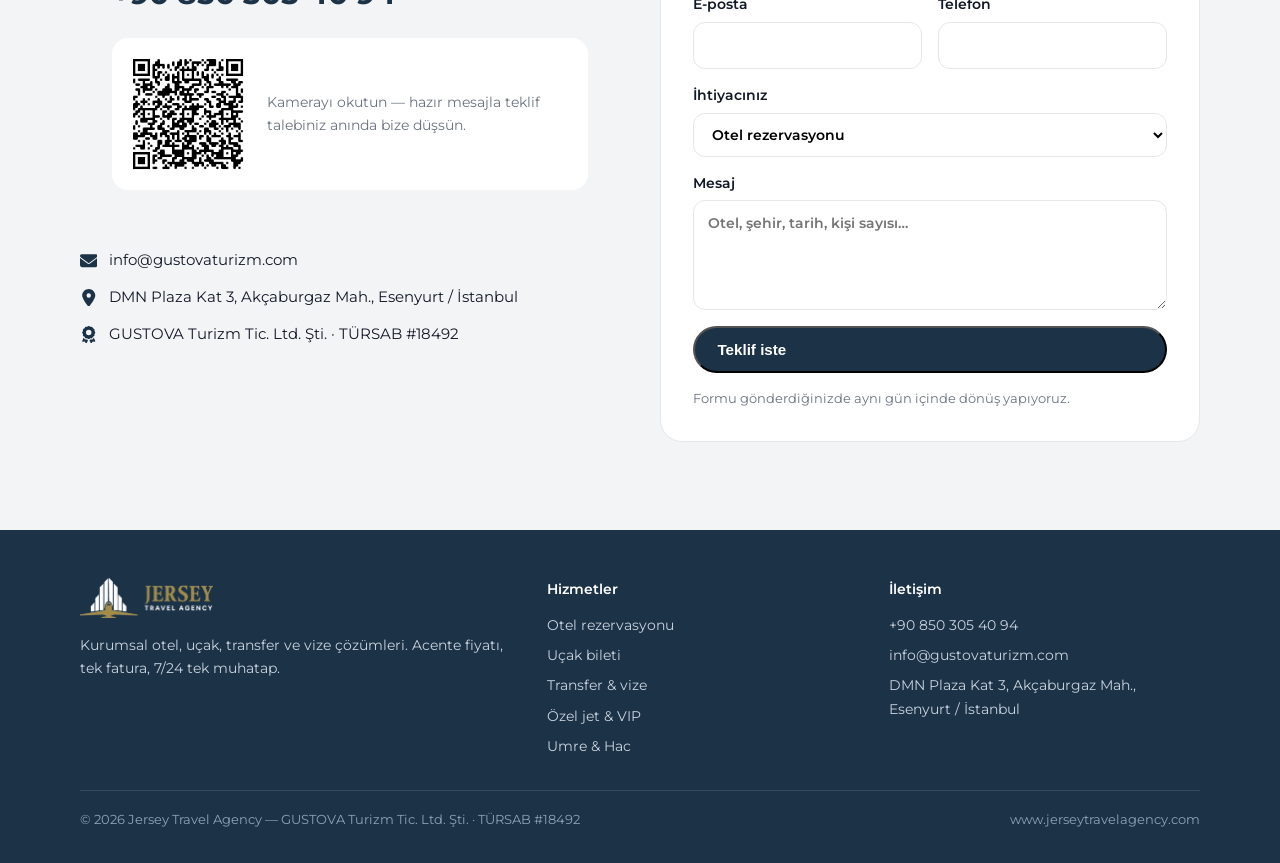
==== commit a8396c8f: "New bilingual site (TR default / EN): agency rates, one invoice, 24/7 contact" ====
--- a/index.html
+++ b/index.html
@@ -1,1409 +1,517 @@
 <!DOCTYPE html>
-<html lang="en">
+<html lang="tr">
 <head>
-    <meta charset="UTF-8">
-    <meta name="viewport" content="width=device-width, initial-scale=1.0">
-    <title>Jersey Travel Agency – Luxury Corporate Travel Management & Concierge Services</title>
-    <meta name="description" content="Your corporate travel partner. One invoice, total transparency, 24/7 concierge. Focus on business, we handle the journey. TÜRSAB certified.">
-    <link rel="preconnect" href="https://fonts.googleapis.com">
-    <link rel="preconnect" href="https://fonts.gstatic.com" crossorigin>
-    <link href="https://fonts.googleapis.com/css2?family=Playfair+Display:wght@400;500;600;700;800&family=Lato:wght@300;400;700&display=swap" rel="stylesheet">
-    
-    <style>
-        :root {
-            /* Luxury Color Palette */
-            --primary-navy: #1B2845;
-            --deep-navy: #0D1528;
-            --gold-accent: #C9A96E;
-            --champagne: #E8D5B5;
-            --warm-white: #FAF8F3;
-            --soft-gray: #8B8B8B;
-            --charcoal: #2D2D2D;
-            --pure-white: #FFFFFF;
-            --subtle-border: #E5DCC9;
-        }
-
-        * {
-            box-sizing: border-box;
-            margin: 0;
-            padding: 0;
-        }
-
-        body {
-            font-family: 'Lato', -apple-system, BlinkMacSystemFont, sans-serif;
-            color: var(--charcoal);
-            line-height: 1.7;
-            background-color: var(--pure-white);
-            -webkit-font-smoothing: antialiased;
-            -moz-osx-font-smoothing: grayscale;
-        }
-
-        .container {
-            width: 88%;
-            max-width: 1280px;
-            margin: 0 auto;
-        }
-
-        /* Typography */
-        h1, h2, h3, h4, h5 {
-            font-family: 'Playfair Display', Georgia, serif;
-            font-weight: 700;
-            line-height: 1.2;
-            color: var(--primary-navy);
-            letter-spacing: -0.02em;
-        }
-
-        h1 { font-size: 3.5em; margin-bottom: 0.25em; }
-        h2 { font-size: 2.8em; margin-bottom: 0.4em; }
-        h3 { font-size: 2em; margin-bottom: 0.5em; }
-        h4 { font-size: 1.5em; margin-bottom: 0.4em; }
-
-        .subtitle {
-            font-family: 'Lato', sans-serif;
-            font-weight: 300;
-            font-size: 1.25em;
-            line-height: 1.6;
-            color: var(--soft-gray);
-        }
-
-        .text-center { text-align: center; }
-        .section-padding { padding: 7em 0; }
-
-        /* Buttons */
-        .btn {
-            display: inline-block;
-            padding: 16px 40px;
-            border-radius: 2px;
-            text-decoration: none;
-            font-family: 'Lato', sans-serif;
-            font-weight: 700;
-            font-size: 0.9em;
-            letter-spacing: 0.1em;
-            text-transform: uppercase;
-            transition: all 0.4s cubic-bezier(0.4, 0, 0.2, 1);
-            border: 2px solid transparent;
-            cursor: pointer;
-            text-align: center;
-        }
-
-        .btn-primary {
-            background: var(--gold-accent);
-            color: var(--deep-navy);
-            border-color: var(--gold-accent);
-        }
-
-        .btn-primary:hover {
-            background: transparent;
-            color: var(--gold-accent);
-            transform: translateY(-2px);
-            box-shadow: 0 8px 25px rgba(201, 169, 110, 0.25);
-        }
-
-        .btn-secondary {
-            background: transparent;
-            color: var(--pure-white);
-            border-color: var(--pure-white);
-        }
-
-        .btn-secondary:hover {
-            background: var(--pure-white);
-            color: var(--primary-navy);
-        }
-
-        .btn-outline {
-            background: transparent;
-            color: var(--primary-navy);
-            border-color: var(--primary-navy);
-        }
-
-        .btn-outline:hover {
-            background: var(--primary-navy);
-            color: var(--pure-white);
-        }
-
-        /* Header */
-        .header-announcement {
-            background: var(--deep-navy);
-            color: var(--champagne);
-            padding: 12px 0;
-            font-size: 0.85em;
-            font-weight: 300;
-            letter-spacing: 0.05em;
-            text-align: center;
-        }
-
-        .header-announcement a {
-            color: var(--gold-accent);
-            text-decoration: none;
-            font-weight: 700;
-        }
-
-        header {
-            background: var(--pure-white);
-            border-bottom: 1px solid var(--subtle-border);
-            position: sticky;
-            top: 0;
-            z-index: 1000;
-            box-shadow: 0 2px 20px rgba(0, 0, 0, 0.04);
-        }
-
-        .header-main {
-            padding: 20px 0;
-        }
-
-        .header-content {
-            display: flex;
-            justify-content: space-between;
-            align-items: center;
-        }
-
-        .logo-section {
-            display: flex;
-            align-items: center;
-            gap: 25px;
-        }
-
-        .logo {
-            font-family: 'Playfair Display', serif;
-            font-size: 2em;
-            font-weight: 700;
-            color: var(--primary-navy);
-            text-decoration: none;
-            letter-spacing: -0.02em;
-        }
-
-        nav ul {
-            list-style: none;
-            display: flex;
-            gap: 10px;
-        }
-
-        nav ul li a {
-            text-decoration: none;
-            color: var(--charcoal);
-            padding: 12px 20px;
-            display: block;
-            font-weight: 400;
-            font-size: 0.9em;
-            letter-spacing: 0.05em;
-            transition: all 0.3s ease;
-            border-bottom: 2px solid transparent;
-        }
-
-        nav ul li a:hover {
-            color: var(--gold-accent);
-            border-bottom-color: var(--gold-accent);
-        }
-
-        .mobile-toggle {
-            display: none;
-            background: none;
-            border: none;
-            font-size: 1.8em;
-            color: var(--primary-navy);
-            cursor: pointer;
-        }
-
-        .close-menu {
-            display: none;
-            position: absolute;
-            top: 20px;
-            right: 20px;
-            background: none;
-            border: none;
-            font-size: 2em;
-            color: var(--primary-navy);
-            cursor: pointer;
-        }
-
-        /* Hero Section - REDUCED PADDING */
-        .hero {
-            background: linear-gradient(135deg, var(--deep-navy) 0%, var(--primary-navy) 100%);
-            padding: 5em 0 4em;
-            position: relative;
-            overflow: hidden;
-        }
-
-        .hero::before {
-            content: '';
-            position: absolute;
-            top: -50%;
-            right: -10%;
-            width: 600px;
-            height: 600px;
-            background: radial-gradient(circle, rgba(201, 169, 110, 0.1) 0%, transparent 70%);
-            border-radius: 50%;
-        }
-
-        .hero-content {
-            text-align: center;
-            position: relative;
-            z-index: 1;
-        }
-
-        .hero-badge {
-            display: inline-block;
-            background: rgba(201, 169, 110, 0.15);
-            color: var(--champagne);
-            padding: 12px 30px;
-            border-radius: 50px;
-            font-size: 0.85em;
-            font-weight: 600;
-            letter-spacing: 0.1em;
-            text-transform: uppercase;
-            margin-bottom: 2em;
-            border: 1px solid rgba(201, 169, 110, 0.3);
-        }
-
-        .hero h1 {
-            color: var(--pure-white);
-            margin-bottom: 0.4em;
-            animation: fadeInUp 0.8s ease;
-        }
-
-        .hero .subtitle {
-            color: var(--champagne);
-            font-size: 1.3em;
-            margin-bottom: 2.5em;
-            animation: fadeInUp 0.8s ease 0.2s backwards;
-            max-width: 700px;
-            margin-left: auto;
-            margin-right: auto;
-        }
-
-        .hero-cta {
-            display: flex;
-            gap: 20px;
-            justify-content: center;
-            align-items: center;
-            flex-wrap: wrap;
-            animation: fadeInUp 0.8s ease 0.4s backwards;
-        }
-
-        @keyframes fadeInUp {
-            from {
-                opacity: 0;
-                transform: translateY(30px);
-            }
-            to {
-                opacity: 1;
-                transform: translateY(0);
-            }
-        }
-
-        /* Features Grid */
-        .features-grid {
-            display: grid;
-            grid-template-columns: repeat(auto-fit, minmax(240px, 1fr));
-            gap: 40px;
-            margin-top: 0;
-        }
-
-        .feature-card {
-            text-align: center;
-            background: var(--warm-white);
-            padding: 30px;
-            border-radius: 8px;
-            transition: all 0.3s ease;
-            border: 1px solid var(--subtle-border);
-        }
-
-        .feature-card:hover {
-            transform: translateY(-5px);
-            box-shadow: 0 15px 40px rgba(0, 0, 0, 0.08);
-        }
-
-        .feature-icon {
-            font-size: 2.5em;
-            color: var(--gold-accent);
-            margin-bottom: 20px;
-        }
-
-        .feature-card h4 {
-            color: var(--primary-navy);
-            margin-bottom: 10px;
-            font-size: 1.1em;
-            text-transform: uppercase;
-            letter-spacing: 0.05em;
-        }
-
-        .feature-card p {
-            color: var(--soft-gray);
-            font-size: 0.95em;
-            line-height: 1.5;
-        }
-
-        /* Process Section - HORIZONTAL TIMELINE */
-        .process-container {
-            margin-top: 4em;
-            position: relative;
-        }
-
-        .process-timeline {
-            display: grid;
-            grid-template-columns: repeat(5, 1fr);
-            gap: 20px;
-            position: relative;
-        }
-
-        .process-timeline::before {
-            content: '';
-            position: absolute;
-            top: 30px;
-            left: 10%;
-            right: 10%;
-            height: 2px;
-            background: linear-gradient(90deg, var(--gold-accent) 0%, var(--champagne) 100%);
-            z-index: 0;
-        }
-
-        .process-step {
-            text-align: center;
-            position: relative;
-            z-index: 1;
-        }
-
-        .step-number {
-            background: var(--gold-accent);
-            color: var(--deep-navy);
-            width: 60px;
-            height: 60px;
-            border-radius: 50%;
-            display: flex;
-            align-items: center;
-            justify-content: center;
-            font-weight: 700;
-            font-size: 1.5em;
-            margin: 0 auto 20px;
-            position: relative;
-            z-index: 2;
-            box-shadow: 0 4px 15px rgba(201, 169, 110, 0.3);
-        }
-
-        .step-content h4 {
-            color: var(--primary-navy);
-            margin-bottom: 10px;
-            font-size: 1.2em;
-            text-transform: uppercase;
-            letter-spacing: 0.05em;
-        }
-
-        .step-content p {
-            color: var(--soft-gray);
-            line-height: 1.5;
-            font-size: 0.95em;
-        }
-
-        /* Services Section */
-        .services-grid {
-            display: grid;
-            grid-template-columns: repeat(auto-fit, minmax(350px, 1fr));
-            gap: 30px;
-            margin-top: 4em;
-        }
-
-        .service-card {
-            background: var(--pure-white);
-            border-radius: 8px;
-            overflow: hidden;
-            box-shadow: 0 10px 40px rgba(0, 0, 0, 0.08);
-            transition: all 0.4s cubic-bezier(0.4, 0, 0.2, 1);
-        }
-
-        .service-card.animate {
-            animation: fadeInUp 0.6s ease forwards;
-        }
-
-        .service-card:hover {
-            transform: translateY(-10px);
-            box-shadow: 0 20px 60px rgba(0, 0, 0, 0.15);
-        }
-
-        .service-image {
-            height: 250px;
-            background-size: cover;
-            background-position: center;
-            position: relative;
-            overflow: hidden;
-        }
-
-        .service-overlay {
-            position: absolute;
-            top: 0;
-            left: 0;
-            right: 0;
-            bottom: 0;
-            background: linear-gradient(to bottom, transparent 50%, rgba(27, 40, 69, 0.8) 100%);
-        }
-
-        .service-content {
-            padding: 30px;
-        }
-
-        .service-content h3 {
-            color: var(--primary-navy);
-            margin-bottom: 15px;
-            font-size: 1.8em;
-        }
-
-        .service-content p {
-            color: var(--soft-gray);
-            line-height: 1.6;
-            margin-bottom: 20px;
-        }
-
-        .service-features {
-            list-style: none;
-            margin-bottom: 25px;
-        }
-
-        .service-features li {
-            color: var(--charcoal);
-            padding: 8px 0;
-            border-bottom: 1px solid var(--subtle-border);
-            display: flex;
-            align-items: center;
-        }
-
-        .service-features li:before {
-            content: '✓';
-            color: var(--gold-accent);
-            margin-right: 10px;
-            font-weight: 700;
-        }
-
-        /* Benefits Section */
-        .benefits-bg {
-            background: var(--warm-white);
-        }
-
-        .benefit-grid {
-            display: grid;
-            grid-template-columns: repeat(auto-fit, minmax(300px, 1fr));
-            gap: 40px;
-            margin-top: 4em;
-        }
-
-        .benefit-card {
-            text-align: center;
-            padding: 30px;
-        }
-
-        .benefit-icon-box {
-            width: 80px;
-            height: 80px;
-            margin: 0 auto 25px;
-            background: linear-gradient(135deg, var(--gold-accent) 0%, var(--champagne) 100%);
-            border-radius: 50%;
-            display: flex;
-            align-items: center;
-            justify-content: center;
-            font-size: 2em;
-            color: var(--deep-navy);
-            box-shadow: 0 10px 30px rgba(201, 169, 110, 0.3);
-        }
-
-        .benefit-card h4 {
-            color: var(--primary-navy);
-            margin-bottom: 15px;
-            font-size: 1.5em;
-        }
-
-        .benefit-card p {
-            color: var(--soft-gray);
-            line-height: 1.6;
-        }
-
-        /* Contact Section */
-        .contact-bg {
-            background: linear-gradient(135deg, var(--deep-navy) 0%, var(--primary-navy) 100%);
-            color: var(--pure-white);
-        }
-
-        .contact-grid {
-            display: grid;
-            grid-template-columns: 1fr 1.5fr;
-            gap: 60px;
-            margin-top: 4em;
-        }
-
-        .contact-info {
-            color: var(--pure-white);
-        }
-
-        .contact-item {
-            display: flex;
-            align-items: flex-start;
-            margin-bottom: 30px;
-        }
-
-        .contact-icon-box {
-            width: 50px;
-            height: 50px;
-            background: rgba(201, 169, 110, 0.2);
-            border-radius: 50%;
-            display: flex;
-            align-items: center;
-            justify-content: center;
-            margin-right: 20px;
-            font-size: 1.3em;
-            border: 1px solid rgba(201, 169, 110, 0.3);
-        }
-
-        .contact-details h4 {
-            color: var(--champagne);
-            margin-bottom: 8px;
-            font-size: 1.2em;
-        }
-
-        .contact-details p, .contact-details a {
-            color: var(--pure-white);
-            font-size: 1.05em;
-        }
-
-        .contact-details a {
-            text-decoration: none;
-            transition: color 0.3s ease;
-        }
-
-        .contact-details a:hover {
-            color: var(--gold-accent);
-        }
-
-        .tursab-info-box {
-            background: rgba(201, 169, 110, 0.1);
-            padding: 25px;
-            border-radius: 8px;
-            margin-top: 30px;
-            border: 1px solid rgba(201, 169, 110, 0.3);
-        }
-
-        .tursab-info-box h4 {
-            color: var(--champagne);
-            margin-bottom: 15px;
-        }
-
-        .tursab-info-box p {
-            color: var(--pure-white);
-            margin-bottom: 8px;
-        }
-
-        /* Contact Form */
-        .contact-form-card {
-            background: var(--pure-white);
-            padding: 40px;
-            border-radius: 8px;
-            box-shadow: 0 20px 60px rgba(0, 0, 0, 0.3);
-        }
-
-        .contact-form-card h3 {
-            color: var(--primary-navy);
-            margin-bottom: 30px;
-            font-size: 2.2em;
-        }
-
-        .form-row {
-            display: grid;
-            grid-template-columns: 1fr 1fr;
-            gap: 20px;
-            margin-bottom: 20px;
-        }
-
-        .form-group {
-            margin-bottom: 0;
-        }
-
-        .form-group.full-width {
-            grid-column: 1 / -1;
-            margin-bottom: 20px;
-        }
-
-        .form-group label {
-            display: block;
-            color: var(--charcoal);
-            font-weight: 600;
-            margin-bottom: 8px;
-            font-size: 0.9em;
-            text-transform: uppercase;
-            letter-spacing: 0.05em;
-        }
-
-        .form-group input,
-        .form-group select,
-        .form-group textarea {
-            width: 100%;
-            padding: 15px;
-            border: 2px solid var(--subtle-border);
-            border-radius: 4px;
-            font-size: 1em;
-            font-family: inherit;
-            transition: all 0.3s ease;
-            background: var(--pure-white);
-        }
-
-        .form-group textarea {
-            resize: vertical;
-            min-height: 120px;
-        }
-
-        .form-group input:focus,
-        .form-group select:focus,
-        .form-group textarea:focus {
-            outline: none;
-            border-color: var(--gold-accent);
-            background: var(--warm-white);
-        }
-
-        /* Footer */
-        footer {
-            background: var(--deep-navy);
-            color: var(--pure-white);
-            padding: 4em 0 2em;
-        }
-
-        .footer-grid {
-            display: grid;
-            grid-template-columns: 2fr 1fr 1fr 1.5fr;
-            gap: 40px;
-            margin-bottom: 3em;
-        }
-
-        .footer-logo {
-            font-family: 'Playfair Display', serif;
-            font-size: 1.8em;
-            font-weight: 700;
-            color: var(--champagne);
-            margin-bottom: 20px;
-        }
-
-        .footer-column h4 {
-            color: var(--champagne);
-            margin-bottom: 20px;
-            font-size: 1.1em;
-            text-transform: uppercase;
-            letter-spacing: 0.05em;
-        }
-
-        .footer-column ul {
-            list-style: none;
-        }
-
-        .footer-column ul li {
-            margin-bottom: 12px;
-        }
-
-        .footer-column ul li a,
-        .footer-column p,
-        .footer-column a {
-            color: rgba(255, 255, 255, 0.8);
-            text-decoration: none;
-            transition: color 0.3s ease;
-        }
-
-        .footer-column ul li a:hover,
-        .footer-column a:hover {
-            color: var(--gold-accent);
-        }
-
-        .social-links {
-            display: flex;
-            gap: 15px;
-            margin-top: 20px;
-        }
-
-        .social-links a {
-            width: 40px;
-            height: 40px;
-            background: rgba(201, 169, 110, 0.2);
-            border-radius: 50%;
-            display: flex;
-            align-items: center;
-            justify-content: center;
-            text-decoration: none;
-            color: var(--champagne);
-            transition: all 0.3s ease;
-            border: 1px solid rgba(201, 169, 110, 0.3);
-        }
-
-        .social-links a:hover {
-            background: var(--gold-accent);
-            color: var(--deep-navy);
-            transform: translateY(-3px);
-        }
-
-        .footer-bottom {
-            border-top: 1px solid rgba(255, 255, 255, 0.1);
-            padding-top: 2em;
-            text-align: center;
-            color: rgba(255, 255, 255, 0.6);
-            font-size: 0.9em;
-        }
-
-        /* Responsive Design */
-        @media (max-width: 768px) {
-            .container {
-                width: 92%;
-            }
-
-            h1 { font-size: 2.5em; }
-            h2 { font-size: 2em; }
-            h3 { font-size: 1.5em; }
-
-            .mobile-toggle {
-                display: block;
-            }
-
-            nav {
-                position: fixed;
-                top: 0;
-                right: -300px;
-                width: 300px;
-                height: 100vh;
-                background: var(--pure-white);
-                box-shadow: -5px 0 20px rgba(0, 0, 0, 0.1);
-                transition: right 0.3s ease;
-                z-index: 1001;
-            }
-
-            nav.active {
-                right: 0;
-            }
-
-            nav.active .close-menu {
-                display: block;
-            }
-
-            nav ul {
-                flex-direction: column;
-                padding: 80px 20px 20px;
-                gap: 0;
-            }
-
-            nav ul li a {
-                padding: 15px 20px;
-                border-bottom: 1px solid var(--subtle-border);
-            }
-
-            .hero {
-                padding: 3em 0 4em;
-            }
-
-            .hero-cta {
-                flex-direction: column;
-                width: 100%;
-            }
-
-            .hero-cta .btn {
-                width: 100%;
-                max-width: 280px;
-            }
-
-            .features-grid {
-                grid-template-columns: 1fr;
-                gap: 20px;
-            }
-
-            .services-grid {
-                grid-template-columns: 1fr;
-            }
-
-            .contact-grid {
-                grid-template-columns: 1fr;
-            }
-
-            .form-row {
-                grid-template-columns: 1fr;
-            }
-
-            .footer-grid {
-                grid-template-columns: 1fr;
-                gap: 30px;
-            }
-
-            .process-timeline {
-                grid-template-columns: 1fr;
-                gap: 40px;
-            }
-
-            .process-timeline::before {
-                display: none;
-            }
-
-            .process-step {
-                display: flex;
-                align-items: center;
-                text-align: left;
-                gap: 20px;
-            }
-
-            .step-number {
-                margin: 0;
-                flex-shrink: 0;
-            }
-
-            .step-content {
-                text-align: left;
-            }
-        }
-
-        @media (max-width: 480px) {
-            h1 { font-size: 2em; }
-            h2 { font-size: 1.6em; }
-
-            .section-padding {
-                padding: 4em 0;
-            }
-
-            .btn {
-                padding: 14px 30px;
-                font-size: 0.85em;
-            }
-        }
-    </style>
+<meta charset="UTF-8">
+<meta name="viewport" content="width=device-width, initial-scale=1.0">
+<title data-i18n="meta.title">Jersey Travel Agency – Kurumsal Seyahat Çözümleri | Otel, Uçak, Transfer, Vize</title>
+<meta name="description" data-i18n-content="meta.desc" content="Kurumsal otel, uçak, transfer ve vize: çoğu otelde acente fiyatı, tek fatura, 7/24 tek muhatap. TÜRSAB #18492.">
+<link rel="icon" href="img/logo-square.png">
+<link rel="preconnect" href="https://fonts.googleapis.com">
+<link rel="preconnect" href="https://fonts.gstatic.com" crossorigin>
+<link href="https://fonts.googleapis.com/css2?family=Playfair+Display:wght@600;700&family=Montserrat:wght@400;500;600;700&display=swap" rel="stylesheet">
+<style>
+:root{
+  --navy:#1C3247; --navy-2:#24405A; --gold:#A38C48; --gold-soft:#E7D9B0;
+  --ink:#111827; --muted:#6B7280; --line:#E5E7EB; --bg2:#F3F4F6; --white:#FFFFFF; --wa:#25D366;
+  --hf:'Playfair Display',Georgia,serif; --bf:'Montserrat',system-ui,sans-serif;
+  --r:22px; --max:1120px;
+}
+*{box-sizing:border-box;margin:0;padding:0}
+html{scroll-behavior:smooth}
+body{font-family:var(--bf);color:var(--ink);background:var(--white);line-height:1.6;-webkit-font-smoothing:antialiased}
+img{display:block;max-width:100%}
+a{color:inherit}
+h1,h2,h3{font-family:var(--hf);line-height:1.1;letter-spacing:-.01em}
+h1{font-size:clamp(2.4rem,5.5vw,4.2rem)}
+h2{font-size:clamp(1.8rem,3.4vw,2.6rem);margin-bottom:.4em}
+h3{font-size:1.15rem;margin-bottom:.35em}
+.wrap{width:min(var(--max),92%);margin:0 auto}
+.sub{color:var(--gold);font-size:1.05rem;font-weight:500}
+p.lead{color:var(--muted);font-size:1.05rem;max-width:58ch}
+section{padding:5.5rem 0}
+.alt{background:var(--bg2)}
+:focus-visible{outline:3px solid var(--gold);outline-offset:3px}
+
+/* nav */
+header{position:sticky;top:0;z-index:50;background:rgba(255,255,255,.94);backdrop-filter:blur(8px);border-bottom:1px solid var(--line)}
+.nav{display:flex;align-items:center;justify-content:space-between;height:72px}
+.nav .logo img{height:44px;width:auto}
+.nav ul{display:flex;gap:1.6rem;list-style:none}
+.nav ul a{text-decoration:none;font-size:.92rem;font-weight:500;color:var(--ink)}
+.nav ul a:hover{color:var(--gold)}
+.nav-right{display:flex;align-items:center;gap:1rem}
+.lang{display:inline-flex;border:1px solid var(--line);border-radius:999px;overflow:hidden;font-size:.8rem;font-weight:600}
+.lang button{border:0;background:transparent;padding:.4rem .75rem;cursor:pointer;font:inherit;color:var(--muted)}
+.lang button[aria-pressed="true"]{background:var(--navy);color:#fff}
+.btn{display:inline-flex;align-items:center;gap:.5rem;text-decoration:none;font-weight:600;font-size:.95rem;padding:.8rem 1.4rem;border-radius:999px;transition:background .2s,color .2s}
+.btn-navy{background:var(--navy);color:#fff}
+.btn-navy:hover{background:var(--navy-2)}
+.btn-wa{background:var(--wa);color:#fff}
+.btn-wa:hover{background:#1fb457}
+.btn-ghost{border:1.5px solid var(--navy);color:var(--navy)}
+.btn-ghost:hover{background:var(--navy);color:#fff}
+.burger{display:none;border:0;background:none;font-size:1.6rem;cursor:pointer;color:var(--navy)}
+.ico{width:1.15em;height:1.15em;fill:currentColor;flex:none}
+
+/* hero */
+.hero{padding:4.5rem 0 5rem}
+.hero .grid{display:grid;grid-template-columns:1.15fr .85fr;gap:3rem;align-items:center}
+.hero h1{margin:.6rem 0 1rem}
+.hero .sub{font-size:1.25rem;margin-bottom:1.6rem;display:block}
+.hero .cta{display:flex;gap:.8rem;flex-wrap:wrap;margin-top:1.8rem}
+.hero .photo{border-radius:var(--r);overflow:hidden;aspect-ratio:.85;box-shadow:0 30px 60px -30px rgba(28,50,71,.45)}
+.hero .photo img{width:100%;height:100%;object-fit:cover}
+.tag{display:inline-flex;align-items:center;gap:.5rem;font-size:.85rem;font-weight:600;color:var(--navy);background:var(--bg2);padding:.4rem .9rem;border-radius:999px}
+
+/* benefits */
+.benefits{display:grid;grid-template-columns:repeat(3,1fr);gap:1.4rem;margin-top:2.5rem}
+.benefit{background:var(--bg2);border-radius:var(--r);padding:1.8rem}
+.benefit .circle{width:56px;height:56px;border-radius:50%;background:#fff;display:grid;place-items:center;color:var(--navy);margin-bottom:1.2rem}
+.benefit .circle .ico{width:1.4rem;height:1.4rem}
+.benefit p{color:var(--muted);font-size:.95rem}
+
+/* single invoice */
+.invoice .grid{display:grid;grid-template-columns:1fr 1fr;gap:3rem;align-items:center}
+.chain{display:flex;align-items:center;gap:.6rem;flex-wrap:wrap;margin:1.6rem 0}
+.chain .box{width:84px;height:84px;border-radius:18px;background:var(--navy);color:#fff;display:flex;flex-direction:column;align-items:center;justify-content:center;gap:.35rem;font-size:.75rem;font-weight:600}
+.chain .box .ico{width:1.5rem;height:1.5rem}
+.chain .op{color:var(--muted);font-size:1.3rem}
+.chain .sum{background:var(--gold);color:#fff;border-radius:18px;padding:0 1.4rem;height:84px;display:flex;align-items:center;font-family:var(--hf);font-weight:700;font-size:1.25rem}
+.checks{list-style:none;display:grid;gap:.7rem}
+.checks li{display:flex;gap:.7rem;align-items:flex-start;color:var(--ink)}
+.checks .ico{color:var(--navy);margin-top:.2rem}
+.compare{display:grid;grid-template-columns:1fr 1fr;gap:1rem}
+.col{border-radius:var(--r);padding:1.6rem}
+.col.now{background:var(--bg2)}
+.col.us{background:var(--navy);color:#fff}
+.col h3{margin-bottom:1rem}
+.col ul{list-style:none;display:grid;gap:.8rem;font-size:.92rem}
+.col li{display:flex;gap:.7rem;align-items:flex-start}
+.col .dot{width:22px;height:22px;border-radius:50%;flex:none;display:grid;place-items:center;font-size:.7rem;font-weight:700}
+.col.now .dot{background:#FEE2E2;color:#DC2626}
+.col.us .dot{background:#fff;color:var(--navy)}
+
+/* roles */
+.roles{display:grid;grid-template-columns:1fr 1fr;gap:1.2rem;margin-top:2rem}
+.role{display:flex;gap:1.2rem;background:#fff;border-radius:var(--r);padding:1.6rem}
+.role .circle{width:56px;height:56px;flex:none;border-radius:50%;background:var(--bg2);display:grid;place-items:center;color:var(--navy)}
+.role .circle .ico{width:1.4rem;height:1.4rem}
+.role p{color:var(--muted);font-size:.93rem}
+
+/* steps */
+.steps{display:grid;grid-template-columns:repeat(4,1fr);gap:1rem;margin-top:2.5rem;position:relative}
+.steps:before{content:"";position:absolute;left:12.5%;right:12.5%;top:36px;height:2px;background:var(--line)}
+.step{text-align:center;position:relative}
+.step .circle{width:72px;height:72px;border-radius:50%;background:var(--navy);border:5px solid #fff;display:grid;place-items:center;color:#fff;margin:0 auto 1rem}
+.step:last-child .circle{background:var(--gold)}
+.step .circle .ico{width:1.6rem;height:1.6rem}
+.step .n{font-size:.75rem;font-weight:700;letter-spacing:.15em;color:var(--gold)}
+.step h3{margin:.2rem 0 .3rem}
+.step p{color:var(--muted);font-size:.9rem;padding:0 .5rem}
+
+/* services */
+.services{display:grid;grid-template-columns:repeat(4,1fr);gap:1.2rem;margin-top:2.5rem}
+.service{background:var(--bg2);border-radius:var(--r);padding:1.6rem}
+.service .circle{width:52px;height:52px;border-radius:50%;background:#fff;display:grid;place-items:center;color:var(--navy);margin-bottom:1rem}
+.service .circle .ico{width:1.3rem;height:1.3rem}
+.service p{color:var(--muted);font-size:.9rem}
+
+/* network */
+.network .grid{display:grid;grid-template-columns:1fr 1fr;gap:3rem;align-items:center}
+.stats{display:grid;grid-template-columns:1fr 1fr;gap:1rem;margin-top:1.5rem}
+.stat{background:#fff;border-radius:var(--r);padding:1.4rem 1.6rem}
+.stat b{font-family:var(--hf);font-size:2.2rem;color:var(--navy);display:block;line-height:1}
+.stat span{color:var(--muted);font-size:.88rem}
+.network .photo{border-radius:var(--r);overflow:hidden;aspect-ratio:1}
+.network .photo img{width:100%;height:100%;object-fit:cover}
+
+/* contact */
+.contact .grid{display:grid;grid-template-columns:1fr 1fr;gap:2.5rem;align-items:start}
+.wa-card{background:var(--bg2);border-radius:var(--r);padding:2rem}
+.wa-card .head{display:flex;align-items:center;gap:1rem;margin-bottom:1rem}
+.wa-card .head .circle{width:52px;height:52px;border-radius:50%;background:var(--wa);display:grid;place-items:center;color:#fff}
+.wa-card .num{font-size:1.9rem;font-weight:700;color:var(--navy);text-decoration:none;display:block;margin:.4rem 0 1.2rem}
+.wa-card .qr{display:flex;gap:1.2rem;align-items:center;background:#fff;border-radius:16px;padding:1rem}
+.wa-card .qr img{width:120px;height:120px}
+.wa-card .qr p{font-size:.9rem;color:var(--muted)}
+.info{display:grid;gap:.8rem;margin-top:1.6rem;font-size:.95rem}
+.info div{display:flex;gap:.7rem;align-items:flex-start}
+.info .ico{color:var(--navy);margin-top:.25rem}
+.info a{text-decoration:none}
+form{background:#fff;border:1px solid var(--line);border-radius:var(--r);padding:2rem;display:grid;gap:1rem}
+label{font-size:.85rem;font-weight:600;display:grid;gap:.35rem}
+input,select,textarea{font:inherit;padding:.75rem .9rem;border:1px solid var(--line);border-radius:12px;background:#fff;width:100%}
+textarea{min-height:110px;resize:vertical}
+.two{display:grid;grid-template-columns:1fr 1fr;gap:1rem}
+.note{font-size:.8rem;color:var(--muted)}
+
+footer{background:var(--navy);color:#C8D3DE;padding:3rem 0 2rem;font-size:.9rem}
+footer .grid{display:grid;grid-template-columns:1.4fr 1fr 1fr;gap:2rem;align-items:start}
+footer img{height:40px;width:auto;margin-bottom:1rem}
+footer h4{color:#fff;font-family:var(--bf);font-weight:600;margin-bottom:.8rem}
+footer ul{list-style:none;display:grid;gap:.45rem}
+footer a{text-decoration:none;color:#C8D3DE}
+footer a:hover{color:#fff}
+footer .bottom{border-top:1px solid rgba(255,255,255,.12);margin-top:2rem;padding-top:1.2rem;font-size:.8rem;color:#8FA3B8;display:flex;justify-content:space-between;flex-wrap:wrap;gap:.5rem}
+.wa-float{position:fixed;right:20px;bottom:20px;width:58px;height:58px;border-radius:50%;background:var(--wa);color:#fff;display:grid;place-items:center;box-shadow:0 10px 30px -10px rgba(0,0,0,.4);z-index:40}
+.wa-float .ico{width:1.7rem;height:1.7rem}
+
+@media (max-width:900px){
+  .hero .grid,.invoice .grid,.network .grid,.contact .grid,.compare{grid-template-columns:1fr}
+  .hero .photo{aspect-ratio:1.3;order:-1}
+  .benefits{grid-template-columns:1fr}
+  .roles{grid-template-columns:1fr}
+  .steps{grid-template-columns:1fr 1fr;gap:2rem}
+  .steps:before{display:none}
+  .services{grid-template-columns:1fr 1fr}
+  footer .grid{grid-template-columns:1fr}
+  .nav ul{display:none;position:absolute;left:0;right:0;top:72px;background:#fff;flex-direction:column;padding:1rem 4%;border-bottom:1px solid var(--line)}
+  .nav ul.open{display:flex}
+  .burger{display:block}
+  .nav-right .btn{display:none}
+  section{padding:3.5rem 0}
+}
+@media (max-width:560px){.services{grid-template-columns:1fr}.two{grid-template-columns:1fr}.steps{grid-template-columns:1fr}}
+@media (prefers-reduced-motion:reduce){html{scroll-behavior:auto}}
+</style>
 </head>
 <body>
-    <!-- Header Announcement Bar -->
-    <div class="header-announcement">
-        <span style="color: var(--gold-accent);">🇹🇷 Istanbul</span> | 24/7 Dedicated Concierge Service | TÜRSAB Certified Travel Agency | <a href="#contact">Request a Quote</a>
-    </div>
-
-    <!-- Main Header -->
-    <header>
-        <div class="header-main">
-            <div class="container">
-                <div class="header-content">
-                    <div class="logo-section">
-                        <a href="#home" class="logo">JERSEY TRAVEL</a>
-                    </div>
-                    
-                    <nav id="mainNav">
-                        <button class="close-menu" onclick="closeMenu()">✕</button>
-                        <ul>
-                            <li><a href="#home" onclick="closeMenu()">Home</a></li>
-                            <li><a href="#process" onclick="closeMenu()">How It Works</a></li>
-                            <li><a href="#services" onclick="closeMenu()">Services</a></li>
-                            <li><a href="#benefits" onclick="closeMenu()">Why Us</a></li>
-                            <li><a href="#contact" onclick="closeMenu()">Contact</a></li>
-                        </ul>
-                    </nav>
-                    
-                    <div style="display: flex; align-items: center; gap: 20px;">
-                        <a href="#contact" class="btn btn-primary">GET STARTED</a>
-                        <button class="mobile-toggle" onclick="toggleMenu()">☰</button>
-                    </div>
-                </div>
-            </div>
+
+<svg width="0" height="0" style="position:absolute" aria-hidden="true">
+<symbol id="i-tag" viewBox="0 0 512 512"><path d="M0 80V229.5c0 17 6.7 33.3 18.7 45.3l176 176c25 25 65.5 25 90.5 0L418.7 317.3c25-25 25-65.5 0-90.5l-176-176c-12-12-28.3-18.7-45.3-18.7H48C21.5 32 0 53.5 0 80zm112 32a32 32 0 1 1 0 64 32 32 0 1 1 0-64z"/></symbol>
+<symbol id="i-invoice" viewBox="0 0 384 512"><path d="M64 0C28.7 0 0 28.7 0 64V448c0 35.3 28.7 64 64 64H320c35.3 0 64-28.7 64-64V160H256c-17.7 0-32-14.3-32-32V0H64zM256 0V128H384L256 0zM80 64h64c8.8 0 16 7.2 16 16s-7.2 16-16 16H80c-8.8 0-16-7.2-16-16s7.2-16 16-16zm0 64h64c8.8 0 16 7.2 16 16s-7.2 16-16 16H80c-8.8 0-16-7.2-16-16s7.2-16 16-16zm16 96H288c17.7 0 32 14.3 32 32v64c0 17.7-14.3 32-32 32H96c-17.7 0-32-14.3-32-32V256c0-17.7 14.3-32 32-32zm0 32v64H288V256H96zM240 416h64c8.8 0 16 7.2 16 16s-7.2 16-16 16H240c-8.8 0-16-7.2-16-16s7.2-16 16-16z"/></symbol>
+<symbol id="i-headset" viewBox="0 0 512 512"><path d="M256 48C141.1 48 48 141.1 48 256v40c0 13.3-10.7 24-24 24s-24-10.7-24-24V256C0 114.6 114.6 0 256 0S512 114.6 512 256V400.1c0 48.6-39.4 88-88.1 88L313.6 488c-8.3 14.3-23.8 24-41.6 24H240c-26.5 0-48-21.5-48-48s21.5-48 48-48h32c17.8 0 33.3 9.7 41.6 24l110.4 .1c22.1 0 40-17.9 40-40V256c0-114.9-93.1-208-208-208zM144 208h16c17.7 0 32 14.3 32 32V352c0 17.7-14.3 32-32 32H144c-35.3 0-64-28.7-64-64V272c0-35.3 28.7-64 64-64zm224 0c35.3 0 64 28.7 64 64v48c0 35.3-28.7 64-64 64H352c-17.7 0-32-14.3-32-32V240c0-17.7 14.3-32 32-32h16z"/></symbol>
+<symbol id="i-hotel" viewBox="0 0 512 512"><path d="M32 0C14.3 0 0 14.3 0 32S14.3 64 32 64V448c-17.7 0-32 14.3-32 32s14.3 32 32 32H480c17.7 0 32-14.3 32-32s-14.3-32-32-32V64c17.7 0 32-14.3 32-32s-14.3-32-32-32H32zM96 128c0-8.8 7.2-16 16-16h32c8.8 0 16 7.2 16 16v32c0 8.8-7.2 16-16 16H112c-8.8 0-16-7.2-16-16V128zm112-16h32c8.8 0 16 7.2 16 16v32c0 8.8-7.2 16-16 16H208c-8.8 0-16-7.2-16-16V128c0-8.8 7.2-16 16-16zm96 16c0-8.8 7.2-16 16-16h32c8.8 0 16 7.2 16 16v32c0 8.8-7.2 16-16 16H320c-8.8 0-16-7.2-16-16V128zM96 224c0-8.8 7.2-16 16-16h32c8.8 0 16 7.2 16 16v32c0 8.8-7.2 16-16 16H112c-8.8 0-16-7.2-16-16V224zm112-16h32c8.8 0 16 7.2 16 16v32c0 8.8-7.2 16-16 16H208c-8.8 0-16-7.2-16-16V224c0-8.8 7.2-16 16-16zm96 16c0-8.8 7.2-16 16-16h32c8.8 0 16 7.2 16 16v32c0 8.8-7.2 16-16 16H320c-8.8 0-16-7.2-16-16V224zm-96 88h64c35.3 0 64 28.7 64 64v64H144V376c0-35.3 28.7-64 64-64z"/></symbol>
+<symbol id="i-plane" viewBox="0 0 576 512"><path d="M482.3 192c34.2 0 93.7 29 93.7 64c0 36-59.5 64-93.7 64l-116.6 0L265.2 495.9c-5.7 10-16.3 16.1-27.8 16.1l-56.2 0c-10.6 0-18.3-10.2-15.4-20.4l49-171.6L112 320 68.8 377.6c-3 4-7.8 6.4-12.8 6.4l-42 0c-7.8 0-14-6.3-14-14c0-1.3 .2-2.6 .5-3.9L32 256 .5 145.9c-.4-1.3-.5-2.6-.5-3.9c0-7.8 6.3-14 14-14l42 0c5 0 9.8 2.4 12.8 6.4L112 192l102.9 0-49-171.6C162.9 10.2 170.6 0 181.2 0l56.2 0c11.5 0 22.1 6.2 27.8 16.1L365.7 192l116.6 0z"/></symbol>
+<symbol id="i-car" viewBox="0 0 512 512"><path d="M135.2 117.4L109.1 192H402.9l-26.1-74.6C372.3 104.6 360.2 96 346.6 96H165.4c-13.6 0-25.7 8.6-30.2 21.4zM39.6 196.8L74.8 96.3C88.3 57.8 124.6 32 165.4 32H346.6c40.8 0 77.1 25.8 90.6 64.3l35.2 100.5c23.2 9.6 39.6 32.5 39.6 59.2V400v48c0 17.7-14.3 32-32 32H448c-17.7 0-32-14.3-32-32V400H96v48c0 17.7-14.3 32-32 32H32c-17.7 0-32-14.3-32-32V400V256c0-26.7 16.4-49.6 39.6-59.2zM128 288a32 32 0 1 0 -64 0 32 32 0 1 0 64 0zm288 32a32 32 0 1 0 0-64 32 32 0 1 0 0 64z"/></symbol>
+<symbol id="i-passport" viewBox="0 0 448 512"><path d="M0 64C0 28.7 28.7 0 64 0H384c35.3 0 64 28.7 64 64V448c0 35.3-28.7 64-64 64H64c-35.3 0-64-28.7-64-64V64zM183 278.8c-27.9-13.2-48.4-39.4-53.7-70.8h39.1c1.6 30.4 7.7 53.8 14.6 70.8zm41.3 9.2l-.3 0-.3 0c-2.4-3.5-5.7-8.9-9.1-16.5c-6-13.6-12.4-34.3-14.2-63.5h47.1c-1.8 29.2-8.1 49.9-14.2 63.5c-3.4 7.6-6.7 13-9.1 16.5zm40.7-9.2c6.8-17.1 12.9-40.4 14.6-70.8h39.1c-5.3 31.4-25.8 57.6-53.7 70.8zM279.6 176c-1.6-30.4-7.7-53.8-14.6-70.8c27.9 13.2 48.4 39.4 53.7 70.8H279.6zM223.7 96l.3 0 .3 0c2.4 3.5 5.7 8.9 9.1 16.5c6 13.6 12.4 34.3 14.2 63.5H200.5c1.8-29.2 8.1-49.9 14.2-63.5c3.4-7.6 6.7-13 9.1-16.5zM183 105.2c-6.8 17.1-12.9 40.4-14.6 70.8H129.3c5.3-31.4 25.8-57.6 53.7-70.8zM96 192a128 128 0 1 0 256 0 128 128 0 1 0 -256 0zM112 384c-8.8 0-16 7.2-16 16s7.2 16 16 16H336c8.8 0 16-7.2 16-16s-7.2-16-16-16H112z"/></symbol>
+<symbol id="i-check" viewBox="0 0 512 512"><path d="M256 512A256 256 0 1 0 256 0a256 256 0 1 0 0 512zM369 209L241 337c-9.4 9.4-24.6 9.4-33.9 0l-64-64c-9.4-9.4-9.4-24.6 0-33.9s24.6-9.4 33.9 0l47 47L335 175c9.4-9.4 24.6-9.4 33.9 0s9.4 24.6 0 33.9z"/></symbol>
+<symbol id="i-calc" viewBox="0 0 384 512"><path d="M64 0C28.7 0 0 28.7 0 64V448c0 35.3 28.7 64 64 64H320c35.3 0 64-28.7 64-64V64c0-35.3-28.7-64-64-64H64zM96 64H288c17.7 0 32 14.3 32 32v32c0 17.7-14.3 32-32 32H96c-17.7 0-32-14.3-32-32V96c0-17.7 14.3-32 32-32zm32 160a32 32 0 1 1 -64 0 32 32 0 1 1 64 0zM96 352a32 32 0 1 1 0-64 32 32 0 1 1 0 64zM64 416c0-17.7 14.3-32 32-32h96c17.7 0 32 14.3 32 32s-14.3 32-32 32H96c-17.7 0-32-14.3-32-32zM192 256a32 32 0 1 1 0-64 32 32 0 1 1 0 64zm32 64a32 32 0 1 1 -64 0 32 32 0 1 1 64 0zm64-64a32 32 0 1 1 0-64 32 32 0 1 1 0 64zm32 64a32 32 0 1 1 -64 0 32 32 0 1 1 64 0zM288 448a32 32 0 1 1 0-64 32 32 0 1 1 0 64z"/></symbol>
+<symbol id="i-star" viewBox="0 0 576 512"><path d="M316.9 18C311.6 7 300.4 0 288.1 0s-23.4 7-28.8 18L195 150.3 51.4 171.5c-12 1.8-22 10.2-25.7 21.7s-.7 24.2 7.9 32.7L137.8 329 113.2 474.7c-2 12 3 24.2 12.9 31.3s23 8 33.8 2.3l128.3-68.5 128.3 68.5c10.8 5.7 23.9 4.9 33.8-2.3s14.9-19.3 12.9-31.3L438.5 329 542.7 225.9c8.6-8.5 11.7-21.2 7.9-32.7s-13.7-19.9-25.7-21.7L381.2 150.3 316.9 18z"/></symbol>
+<symbol id="i-users" viewBox="0 0 640 512"><path d="M144 0a80 80 0 1 1 0 160A80 80 0 1 1 144 0zM512 0a80 80 0 1 1 0 160A80 80 0 1 1 512 0zM0 298.7C0 239.8 47.8 192 106.7 192h42.7c15.9 0 31 3.5 44.6 9.7c-1.3 7.2-1.9 14.7-1.9 22.3c0 38.2 16.8 72.5 43.3 96c-.2 0-.4 0-.7 0H21.3C9.6 320 0 310.4 0 298.7zM405.3 320c-.2 0-.4 0-.7 0c26.6-23.5 43.3-57.8 43.3-96c0-7.6-.7-15-1.9-22.3c13.6-6.3 28.7-9.7 44.6-9.7h42.7C592.2 192 640 239.8 640 298.7c0 11.8-9.6 21.3-21.3 21.3H405.3zM224 224a96 96 0 1 1 192 0 96 96 0 1 1 -192 0zM128 485.3C128 411.7 187.7 352 261.3 352H378.7C452.3 352 512 411.7 512 485.3c0 14.7-11.9 26.7-26.7 26.7H154.7c-14.7 0-26.7-11.9-26.7-26.7z"/></symbol>
+<symbol id="i-award" viewBox="0 0 384 512"><path d="M173.8 5.5c11-7.3 25.4-7.3 36.4 0L228 17.2c6 3.9 13 5.8 20.1 5.4l21.3-1.3c13.2-.8 25.6 6.4 31.5 18.2l9.6 19.1c3.2 6.4 8.4 11.5 14.7 14.7L344.5 83c11.8 5.9 19 18.3 18.2 31.5l-1.3 21.3c-.4 7.1 1.5 14.2 5.4 20.1l11.8 17.8c7.3 11 7.3 25.4 0 36.4L366.8 228c-3.9 6-5.8 13-5.4 20.1l1.3 21.3c.8 13.2-6.4 25.6-18.2 31.5l-19.1 9.6c-6.4 3.2-11.5 8.4-14.7 14.7L301 344.5c-5.9 11.8-18.3 19-31.5 18.2l-21.3-1.3c-7.1-.4-14.2 1.5-20.1 5.4l-17.8 11.8c-11 7.3-25.4 7.3-36.4 0L156 366.8c-6-3.9-13-5.8-20.1-5.4l-21.3 1.3c-13.2 .8-25.6-6.4-31.5-18.2l-9.6-19.1c-3.2-6.4-8.4-11.5-14.7-14.7L39.5 301c-11.8-5.9-19-18.3-18.2-31.5l1.3-21.3c.4-7.1-1.5-14.2-5.4-20.1L5.5 210.2c-7.3-11-7.3-25.4 0-36.4L17.2 156c3.9-6 5.8-13 5.4-20.1l-1.3-21.3c-.8-13.2 6.4-25.6 18.2-31.5l19.1-9.6C65 70.2 70.2 65 73.4 58.6L83 39.5c5.9-11.8 18.3-19 31.5-18.2l21.3 1.3c7.1 .4 14.2-1.5 20.1-5.4L173.8 5.5zM272 192a80 80 0 1 0 -160 0 80 80 0 1 0 160 0zM1.3 441.8L44.4 339.3c.2 .1 .3 .2 .4 .4l9.6 19.1c11.7 23.2 36 37.3 62 35.8l21.3-1.3c.2 0 .5 0 .7 .2l17.8 11.8c5.1 3.3 10.5 5.9 16.1 7.7l-37.6 89.3c-2.3 5.5-7.4 9.2-13.3 9.7s-11.6-2.2-14.8-7.2L74.4 455.5l-56.1 8.3c-5.7 .8-11.4-1.5-15-6s-4.3-10.7-2.1-16zm248 60.4l-37.6-89.3c5.6-1.8 11-4.3 16.1-7.7l17.8-11.8c.2-.1 .4-.2 .7-.2l21.3 1.3c26 1.5 50.3-12.6 62-35.8l9.6-19.1c.1-.2 .2-.3 .4-.4l43.2 102.5c2.2 5.3 1.4 11.4-2.1 16s-9.3 6.9-15 6l-56.1-8.3-32.2 49.2c-3.2 5-8.9 7.7-14.8 7.2s-11-4.3-13.3-9.7z"/></symbol>
+<symbol id="i-wallet" viewBox="0 0 512 512"><path d="M64 32C28.7 32 0 60.7 0 96V416c0 35.3 28.7 64 64 64H448c35.3 0 64-28.7 64-64V192c0-35.3-28.7-64-64-64H80c-8.8 0-16-7.2-16-16s7.2-16 16-16H448c17.7 0 32-14.3 32-32s-14.3-32-32-32H64zM416 272a32 32 0 1 1 0 64 32 32 0 1 1 0-64z"/></symbol>
+<symbol id="i-clock" viewBox="0 0 512 512"><path d="M256 0a256 256 0 1 1 0 512A256 256 0 1 1 256 0zM232 120V256c0 8 4 15.5 10.7 20l96 64c11 7.4 25.9 4.4 33.3-6.7s4.4-25.9-6.7-33.3L280 243.2V120c0-13.3-10.7-24-24-24s-24 10.7-24 24z"/></symbol>
+<symbol id="i-wa" viewBox="0 0 448 512"><path d="M380.9 97.1C339 55.1 283.2 32 223.9 32c-122.4 0-222 99.6-222 222 0 39.1 10.2 77.3 29.6 111L0 480l117.7-30.9c32.4 17.7 68.9 27 106.1 27h.1c122.3 0 224.1-99.6 224.1-222 0-59.3-25.2-115-67.1-157zm-157 341.6c-33.2 0-65.7-8.9-94-25.7l-6.7-4-69.8 18.3L72 359.2l-4.4-7c-18.5-29.4-28.2-63.3-28.2-98.2 0-101.7 82.8-184.5 184.6-184.5 49.3 0 95.6 19.2 130.4 54.1 34.8 34.9 56.2 81.2 56.1 130.5 0 101.8-84.9 184.6-186.6 184.6zm101.2-138.2c-5.5-2.8-32.8-16.2-37.9-18-5.1-1.9-8.8-2.8-12.5 2.8-3.7 5.6-14.3 18-17.6 21.8-3.2 3.7-6.5 4.2-12 1.4-32.6-16.3-54-29.1-75.5-66-5.7-9.8 5.7-9.1 16.3-30.3 1.8-3.7.9-6.9-.5-9.7-1.4-2.8-12.5-30.1-17.1-41.2-4.5-10.8-9.1-9.3-12.5-9.5-3.2-.2-6.9-.2-10.6-.2-3.7 0-9.7 1.4-14.8 6.9-5.1 5.6-19.4 19-19.4 46.3 0 27.3 19.9 53.7 22.6 57.4 2.8 3.7 39.1 59.7 94.8 83.8 35.2 15.2 49 16.5 66.6 13.9 10.7-1.6 32.8-13.4 37.4-26.4 4.6-13 4.6-24.1 3.2-26.4-1.3-2.5-5-3.9-10.5-6.6z"/></symbol>
+<symbol id="i-doc" viewBox="0 0 384 512"><path d="M64 0C28.7 0 0 28.7 0 64V448c0 35.3 28.7 64 64 64H320c35.3 0 64-28.7 64-64V160H256c-17.7 0-32-14.3-32-32V0H64zM256 0V128H384L256 0zM112 256H272c8.8 0 16 7.2 16 16s-7.2 16-16 16H112c-8.8 0-16-7.2-16-16s7.2-16 16-16zm0 64H272c8.8 0 16 7.2 16 16s-7.2 16-16 16H112c-8.8 0-16-7.2-16-16s7.2-16 16-16zm0 64H272c8.8 0 16 7.2 16 16s-7.2 16-16 16H112c-8.8 0-16-7.2-16-16s7.2-16 16-16z"/></symbol>
+<symbol id="i-tick" viewBox="0 0 448 512"><path d="M438.6 105.4c12.5 12.5 12.5 32.8 0 45.3l-256 256c-12.5 12.5-32.8 12.5-45.3 0l-128-128c-12.5-12.5-12.5-32.8 0-45.3s32.8-12.5 45.3 0L160 338.7 393.4 105.4c12.5-12.5 32.8-12.5 45.3 0z"/></symbol>
+<symbol id="i-jet" viewBox="0 0 640 512"><path d="M160 24c0-13.3 10.7-24 24-24H296c13.3 0 24 10.7 24 24s-10.7 24-24 24H280V176H376l19.1-25.5c11.5-15.3 29.5-24.5 48.7-24.5H496c8.8 0 16 7.2 16 16s-7.2 16-16 16H443.8c-9.1 0-17.7 4.3-23 11.7L403 192l17.9 22.3c5.4 7.4 13.9 11.7 23 11.7H496c8.8 0 16 7.2 16 16s-7.2 16-16 16H443.8c-19.2 0-37.2-9.2-48.7-24.5L376 208H280V320H408c-8.8 0-16 7.2-16 16s7.2 16 16 16H592c26.5 0 48-21.5 48-48s-21.5-48-48-48H584V48c0-26.5-21.5-48-48-48H184c-13.3 0-24 10.7-24 24zM80 336c0 8.8 7.2 16 16 16H232c-8.8 0-16-7.2-16-16s7.2-16 16-16H96c-8.8 0-16 7.2-16 16zM0 464c0 26.5 21.5 48 48 48H592c26.5 0 48-21.5 48-48V416H0v48z"/></symbol>
+<symbol id="i-globe" viewBox="0 0 512 512"><path d="M256 0a256 256 0 1 1 0 512 256 256 0 1 1 0-512zM152 256c0 22.2 1.2 43.5 3.3 64H55.3c-4.8-20.5-7.3-41.9-7.3-64s2.5-43.5 7.3-64h100c-2.1 20.5-3.3 41.8-3.3 64zm52.6-96h102.8c2.4 20.4 3.8 41.8 3.8 64s-1.4 43.6-3.8 64H204.6c-2.4-20.4-3.8-41.8-3.8-64s1.4-43.6 3.8-64zm34.5-66.4c11.4-23.5 22.8-42.4 32.3-52.9 9.5 10.5 20.9 29.4 32.3 52.9 3.8 7.9 7.4 16.5 10.7 25.6H228.4c3.3-9.1 6.9-17.7 10.7-25.6zM188 129.6c4.6-10.9 9.7-21.3 15.2-31 9.9 3.3 19.2 8 27.8 13.8-6.4 5.4-12.2 11.3-17.5 17.2H188zm-46.8 32H55.3c19.4-54.1 60.4-97.9 112.8-119.8-15.2 25.3-27.3 61.6-34.9 119.8zm262.5 0h-90.2c-7.6-58.2-19.7-94.5-34.9-119.8 52.4 21.9 93.4 65.7 112.8 119.8zm.7 32c4.8 20.5 7.3 41.9 7.3 64s-2.5 43.5-7.3 64H356.7c2.1-20.5 3.3-41.8 3.3-64s-1.2-43.5-3.3-64h100zM355.7 350.4c-3.3 9.1-6.9 17.7-10.7 25.6-11.4 23.5-22.8 42.4-32.3 52.9-9.5-10.5-20.9-29.4-32.3-52.9-3.8-7.9-7.4-16.5-10.7-25.6h85.9zm26.3 0h74.7c-19.4 54.1-60.4 97.9-112.8 119.8 15.2-25.3 27.3-61.6 34.9-119.8zm-266.8 0c7.6 58.2 19.7 94.5 34.9 119.8-52.4-21.9-93.4-65.7-112.8-119.8h77.9z"/></symbol>
+<symbol id="i-kaaba" viewBox="0 0 576 512"><path d="M288 0c-8.3 0-16.5 1.6-24.2 4.7L45.1 81.2C29.8 86.9 20 101.6 20 118v276c0 16.4 9.8 31.1 25.1 36.8l218.7 76.5c15.6 5.5 32.8 5.5 48.4 0l218.7-76.5c15.3-5.7 25.1-20.4 25.1-36.8V118c0-16.4-9.8-31.1-25.1-36.8L312.2 4.7C304.5 1.6 296.3 0 288 0zm0 66l166.8 58.4L288 182.8 121.2 124.4 288 66zM68 160.3l196 68.6V450.4L68 381.8V160.3zm244 68.6l196-68.6V381.8L312 450.4V228.9zm-70.5 41.4l-22.9-8V320l22.9 8V270.3zm-64.8-22.7l-22.9-8v58.4l22.9 8V247.6zM384 300.1v-53.7l22.9-8v53.7l-22.9 8zm42.7-15v-53.7l22.9-8v53.7l-22.9 8z"/></symbol>
+<symbol id="i-mail" viewBox="0 0 512 512"><path d="M48 64C21.5 64 0 85.5 0 112c0 15.1 7.1 29.3 19.2 38.4L236.8 313.6c11.4 8.5 27 8.5 38.4 0L493.8 150.4c12.1-9.1 19.2-23.3 19.2-38.4c0-26.5-21.5-48-48-48H48zM0 176V384c0 35.3 28.7 64 64 64H448c35.3 0 64-28.7 64-64V176L294.4 339.2c-22.8 17.1-54 17.1-76.8 0L0 176z"/></symbol>
+<symbol id="i-pin" viewBox="0 0 384 512"><path d="M215.7 499.2C267 435 384 279.4 384 192C384 86 298 0 192 0S0 86 0 192c0 87.4 117 243 168.3 307.2c12.3 15.3 35.1 15.3 47.4 0zM192 128a64 64 0 1 1 0 128 64 64 0 1 1 0-128z"/></symbol>
+<symbol id="i-phone" viewBox="0 0 512 512"><path d="M164.9 24.6c-7.7-18.6-28-28.5-47.4-23.2l-88 24C12.1 30.2 0 46 0 64C0 311.4 200.6 512 448 512c18 0 33.8-12.1 38.6-29.5l24-88c5.3-19.4-4.6-39.7-23.2-47.4l-96-40c-16.3-6.8-35.2-2.1-46.3 11.6L304.7 368C234.3 334.7 177.3 277.7 144 207.3L193.3 167c13.7-11.2 18.4-30 11.6-46.3l-40-96z"/></symbol>
+</svg>
+
+<header>
+  <div class="wrap nav">
+    <a class="logo" href="#top" aria-label="Jersey Travel Agency"><img src="img/logo.png" alt="Jersey Travel Agency"></a>
+    <ul id="menu">
+      <li><a href="#neden" data-i18n="nav.why">Neden biz</a></li>
+      <li><a href="#fatura" data-i18n="nav.invoice">Tek fatura</a></li>
+      <li><a href="#nasil" data-i18n="nav.how">Nasıl çalışır</a></li>
+      <li><a href="#hizmetler" data-i18n="nav.services">Hizmetler</a></li>
+      <li><a href="#iletisim" data-i18n="nav.contact">İletişim</a></li>
+    </ul>
+    <div class="nav-right">
+      <div class="lang" role="group" aria-label="Language">
+        <button type="button" data-lang="tr" aria-pressed="true">TR</button>
+        <button type="button" data-lang="en" aria-pressed="false">EN</button>
+      </div>
+      <a class="btn btn-navy" href="#iletisim" data-i18n="nav.cta">Teklif al</a>
+      <button class="burger" aria-label="Menu" aria-expanded="false" aria-controls="menu">☰</button>
+    </div>
+  </div>
+</header>
+
+<main id="top">
+<section class="hero">
+  <div class="wrap grid">
+    <div>
+      <span class="tag"><svg class="ico"><use href="#i-check"/></svg><span data-i18n="hero.tag">Kurumsal seyahat çözümleri · TÜRSAB #18492</span></span>
+      <h1 data-i18n="hero.h1">Otel sitelerine fazla ödemeyin.</h1>
+      <span class="sub" data-i18n="hero.sub">Booking, Expedia ve otel sitesinden daha uygun. Aynı oteller, acente fiyatı, tek fatura.</span>
+      <p class="lead" data-i18n="hero.lead">Şirketinizin seyahat departmanı gibi çalışırız: siz mesaj atarsınız, otel, uçak, transfer ve vizeyi biz ayarlar, hepsini tek faturada keseriz.</p>
+      <div class="cta">
+        <a class="btn btn-wa" data-wa href="#"><svg class="ico"><use href="#i-wa"/></svg><span data-i18n="hero.cta1">WhatsApp'tan teklif al</span></a>
+        <a class="btn btn-ghost" href="#nasil" data-i18n="hero.cta2">Nasıl çalışır?</a>
+      </div>
+    </div>
+    <div class="photo"><img src="img/hero.jpg" alt="" loading="eager"></div>
+  </div>
+</section>
+
+<section id="neden">
+  <div class="wrap">
+    <h2 data-i18n="why.h2">Neden otelinizi bizden alın?</h2>
+    <p class="sub" data-i18n="why.sub">Booking, Expedia ve otel sitelerine göre üç somut fark</p>
+    <div class="benefits">
+      <div class="benefit"><div class="circle"><svg class="ico"><use href="#i-tag"/></svg></div><h3 data-i18n="why.1h">Size özel acente fiyatı</h3><p data-i18n="why.1p">Çoğu otelde net acente fiyatı; aynı oda, daha düşük tutar. Booking ve otel sitesiyle karşılaştırmalı teklif veririz.</p></div>
+      <div class="benefit"><div class="circle"><svg class="ico"><use href="#i-invoice"/></svg></div><h3 data-i18n="why.2h">Otel, uçak, transfer, vize: tek fatura</h3><p data-i18n="why.2p">Firmanız adına KDV'li e-fatura. Resepsiyonda ya da tedarikçiden fatura beklemek yok.</p></div>
+      <div class="benefit"><div class="circle"><svg class="ico"><use href="#i-headset"/></svg></div><h3 data-i18n="why.3h">7/24 tek muhatap</h3><p data-i18n="why.3p">Değişiklik, iptal, acil durum: tek numara, dakikalar içinde yanıt.</p></div>
+    </div>
+  </div>
+</section>
+
+<section id="fatura" class="alt invoice">
+  <div class="wrap grid">
+    <div>
+      <h2 data-i18n="inv.h2">Tüm seyahatiniz, tek çözüm</h2>
+      <p class="sub" data-i18n="inv.sub">Seyahatin tamamını kurun, tek belgeyle kapatın</p>
+      <div class="chain">
+        <div class="box"><svg class="ico"><use href="#i-hotel"/></svg><span data-i18n="inv.hotel">Otel</span></div><span class="op">+</span>
+        <div class="box"><svg class="ico"><use href="#i-plane"/></svg><span data-i18n="inv.flight">Uçak</span></div><span class="op">+</span>
+        <div class="box"><svg class="ico"><use href="#i-car"/></svg><span data-i18n="inv.transfer">Transfer</span></div><span class="op">+</span>
+        <div class="box"><svg class="ico"><use href="#i-passport"/></svg><span data-i18n="inv.visa">Vize</span></div><span class="op">=</span>
+        <div class="sum" data-i18n="inv.sum">Tek fatura</div>
+      </div>
+      <ul class="checks">
+        <li><svg class="ico"><use href="#i-check"/></svg><span data-i18n="inv.c1">Birden fazla çalışanın seyahati tek faturada; kişi veya proje bazında ayrıştırılmış</span></li>
+        <li><svg class="ico"><use href="#i-check"/></svg><span data-i18n="inv.c2">Teşvik, hibe ve destek başvurularında kullanılabilir fatura düzeni</span></li>
+        <li><svg class="ico"><use href="#i-check"/></svg><span data-i18n="inv.c3">Cari hesap ve aylık ekstre; seyahat başına ödeme yok, ay sonu tek mutabakat</span></li>
+        <li><svg class="ico"><use href="#i-check"/></svg><span data-i18n="inv.c4">Yurt içi ve yurt dışı faturalandırma (TR/EN); sigorta ve araç kiralama eklenebilir</span></li>
+      </ul>
+    </div>
+    <div class="compare">
+      <div class="col now">
+        <h3 data-i18n="cmp.now">Şimdi</h3>
+        <ul>
+          <li><span class="dot">✕</span><span data-i18n="cmp.n1">Her otel için ayrı arama, ayrı ödeme</span></li>
+          <li><span class="dot">✕</span><span data-i18n="cmp.n2">Check-out'ta resepsiyonda fatura bekleme</span></li>
+          <li><span class="dot">✕</span><span data-i18n="cmp.n3">Tedarikçiden fatura kovalama</span></li>
+          <li><span class="dot">✕</span><span data-i18n="cmp.n4">Muhasebede onlarca ayrı fiş ve fatura</span></li>
+        </ul>
+      </div>
+      <div class="col us">
+        <h3 data-i18n="cmp.us">Jersey Travel ile</h3>
+        <ul>
+          <li><span class="dot"><svg class="ico" style="width:.7em;height:.7em"><use href="#i-tick"/></svg></span><span data-i18n="cmp.u1">Tek mesajla rezervasyon: WhatsApp veya e-posta</span></li>
+          <li><span class="dot"><svg class="ico" style="width:.7em;height:.7em"><use href="#i-tick"/></svg></span><span data-i18n="cmp.u2">Fatura önceden hazır, resepsiyonda sıfır bekleme</span></li>
+          <li><span class="dot"><svg class="ico" style="width:.7em;height:.7em"><use href="#i-tick"/></svg></span><span data-i18n="cmp.u3">Fatura takibi tamamen bizde</span></li>
+          <li><span class="dot"><svg class="ico" style="width:.7em;height:.7em"><use href="#i-tick"/></svg></span><span data-i18n="cmp.u4">Tüm kalemler tek faturada, tek kayıt</span></li>
+        </ul>
+      </div>
+    </div>
+  </div>
+</section>
+
+<section class="alt" style="padding-top:0">
+  <div class="wrap">
+    <h2 data-i18n="roles.h2">Şirketinizde herkesin işi kolaylaşır</h2>
+    <p class="sub" data-i18n="roles.sub">Her departman için ayrı bir fayda</p>
+    <div class="roles">
+      <div class="role"><div class="circle"><svg class="ico"><use href="#i-calc"/></svg></div><div><h3 data-i18n="roles.1h">Finans & Muhasebe</h3><p data-i18n="roles.1p">Tek fatura, aylık ekstre, e-fatura; mutabakat dakikalar sürer.</p></div></div>
+      <div class="role"><div class="circle"><svg class="ico"><use href="#i-star"/></svg></div><div><h3 data-i18n="roles.2h">Yöneticiler</h3><p data-i18n="roles.2p">Harcamalar tek ekranda; onay istenirse WhatsApp'tan tek tıkla.</p></div></div>
+      <div class="role"><div class="circle"><svg class="ico"><use href="#i-hotel"/></svg></div><div><h3 data-i18n="roles.3h">Çalışanlar</h3><p data-i18n="roles.3p">Otel aramakla, ödemekle, fatura almakla uğraşmaz; sadece mesaj atar.</p></div></div>
+      <div class="role"><div class="circle"><svg class="ico"><use href="#i-tag"/></svg></div><div><h3 data-i18n="roles.4h">Satın Alma</h3><p data-i18n="roles.4p">Booking ve otel sitesiyle karşılaştırmalı şeffaf fiyat; tek tedarikçi.</p></div></div>
+    </div>
+  </div>
+</section>
+
+<section id="nasil">
+  <div class="wrap">
+    <h2 data-i18n="how.h2">Nasıl çalışır?</h2>
+    <p class="sub" data-i18n="how.sub">Dört adım, tek muhatap</p>
+    <div class="steps">
+      <div class="step"><div class="circle"><svg class="ico"><use href="#i-wa"/></svg></div><div class="n">01</div><h3 data-i18n="how.1h">Talep</h3><p data-i18n="how.1p">WhatsApp veya e-posta ile otel, tarih, kişi sayısı.</p></div>
+      <div class="step"><div class="circle"><svg class="ico"><use href="#i-doc"/></svg></div><div class="n">02</div><h3 data-i18n="how.2h">Teklif</h3><p data-i18n="how.2p">Aynı gün alternatifli, Booking ile karşılaştırmalı net fiyat.</p></div>
+      <div class="step"><div class="circle"><svg class="ico"><use href="#i-tick"/></svg></div><div class="n">03</div><h3 data-i18n="how.3h">Onay</h3><p data-i18n="how.3p">İsterseniz yönetici onayı WhatsApp'tan tek tıkla; ardından voucher iletilir.</p></div>
+      <div class="step"><div class="circle"><svg class="ico"><use href="#i-invoice"/></svg></div><div class="n">04</div><h3 data-i18n="how.4h">Fatura</h3><p data-i18n="how.4p">Kalemler cariye işlenir; ay sonu tek e-fatura.</p></div>
+    </div>
+  </div>
+</section>
+
+<section id="hizmetler" class="alt">
+  <div class="wrap">
+    <h2 data-i18n="srv.h2">Otelin ötesinde</h2>
+    <p class="sub" data-i18n="srv.sub">Aynı hesap, aynı fatura, aynı muhatap</p>
+    <div class="services">
+      <div class="service"><div class="circle"><svg class="ico"><use href="#i-hotel"/></svg></div><h3 data-i18n="srv.1h">Otel rezervasyonu</h3><p data-i18n="srv.1p">Dünya genelinde oteller, net acente fiyatı, ücretsiz iptal seçenekleri işaretli.</p></div>
+      <div class="service"><div class="circle"><svg class="ico"><use href="#i-plane"/></svg></div><h3 data-i18n="srv.2h">Uçak bileti</h3><p data-i18n="srv.2p">THY, Pegasus, AJet, Emirates ve tüm havayolları; değişiklik ve iade takibi bizde.</p></div>
+      <div class="service"><div class="circle"><svg class="ico"><use href="#i-car"/></svg></div><h3 data-i18n="srv.3h">Transfer & vize</h3><p data-i18n="srv.3p">Havalimanı transferi, araç kiralama, vize başvuru ve belge takibi.</p></div>
+      <div class="service"><div class="circle"><svg class="ico"><use href="#i-jet"/></svg></div><h3 data-i18n="srv.4h">Özel jet & VIP</h3><p data-i18n="srv.4p">Jet kiralama, boş bacak fırsatları, CIP karşılama.</p></div>
+      <div class="service"><div class="circle"><svg class="ico"><use href="#i-kaaba"/></svg></div><h3 data-i18n="srv.5h">Umre & Hac</h3><p data-i18n="srv.5p">Bireysel ve kurumsal gruplar; Mekke–Medine otel ve paketleri.</p></div>
+      <div class="service"><div class="circle"><svg class="ico"><use href="#i-globe"/></svg></div><h3 data-i18n="srv.6h">Grup & incentive</h3><p data-i18n="srv.6p">Özbekistan, Orta Asya, Orta Doğu programları; bayi ve yönetim gezileri.</p></div>
+      <div class="service"><div class="circle"><svg class="ico"><use href="#i-users"/></svg></div><h3 data-i18n="srv.7h">Fuar & delegasyon</h3><p data-i18n="srv.7p">Fuar, toplantı ve heyet seyahatlerinde uçtan uca planlama.</p></div>
+      <div class="service"><div class="circle"><svg class="ico"><use href="#i-award"/></svg></div><h3 data-i18n="srv.8h">Teşvik uyumlu belge</h3><p data-i18n="srv.8p">Faturalar teşvik, hibe ve destek başvurularında kullanılabilir.</p></div>
+    </div>
+  </div>
+</section>
+
+<section class="network">
+  <div class="wrap grid">
+    <div>
+      <h2 data-i18n="net.h2">Otel ağımız</h2>
+      <p class="sub" data-i18n="net.sub">Dünya genelinde, net acente fiyatıyla</p>
+      <div class="stats">
+        <div class="stat"><b>1M+</b><span data-i18n="net.s1">otel, 5 global tedarikçi</span></div>
+        <div class="stat"><b>50+</b><span data-i18n="net.s2">ülkede aktif rezervasyon</span></div>
+        <div class="stat"><b>%100</b><span data-i18n="net.s3">fiyat karşılaştırması: Booking & otel sitesi</span></div>
+        <div class="stat"><b>0</b><span data-i18n="net.s4">rezervasyon ücreti</span></div>
+      </div>
+      <p class="lead" style="margin-top:1.4rem;font-size:.95rem" data-i18n="net.exp">Deneyim: İstanbul, Dubai, Bakü, Paris, Viyana, Milano, Londra, Mekke & Medine — iş otellerinden lüks segmente.</p>
+    </div>
+    <div class="photo"><img src="img/room.jpg" alt="" loading="lazy"></div>
+  </div>
+</section>
+
+<section id="iletisim" class="alt contact">
+  <div class="wrap">
+    <h2 data-i18n="ct.h2">İlk oteliniz bizden.</h2>
+    <p class="sub" data-i18n="ct.sub">Bir sonraki konaklamanız için ücretsiz karşılaştırmalı teklif alın.</p>
+    <div class="grid" style="margin-top:2rem">
+      <div>
+        <div class="wa-card">
+          <div class="head"><div class="circle"><svg class="ico"><use href="#i-wa"/></svg></div><div><h3 style="margin:0" data-i18n="ct.wa">WhatsApp'tan yazın</h3><span class="note" data-i18n="ct.reply">Dakikalar içinde yanıt</span></div></div>
+          <a class="num" data-wa href="#">+90 850 305 40 94</a>
+          <div class="qr"><img id="qrimg" src="img/qr-tr.png" alt="WhatsApp QR"><p data-i18n="ct.qr">Kamerayı okutun — hazır mesajla teklif talebiniz anında bize düşsün.</p></div>
         </div>
-    </header>
-
-    <!-- Hero Section -->
-    <section class="hero" id="home">
-        <div class="container">
-            <div class="hero-content">
-                <div class="hero-badge">Premium Corporate Travel Management</div>
-                
-                <h1>Your Corporate Travel Partner</h1>
-                
-                <p class="subtitle">
-                    One invoice. Total transparency. 24/7 concierge.<br>
-                    Focus on business, we handle the journey.
-                </p>
-                
-                <div class="hero-cta">
-                    <a href="#contact" class="btn btn-primary">Request Consultation</a>
-                    <a href="#process" class="btn btn-secondary">Discover Our Approach</a>
-                </div>
-            </div>
+        <div class="info">
+          <div><svg class="ico"><use href="#i-mail"/></svg><a href="mailto:info@gustovaturizm.com">info@gustovaturizm.com</a></div>
+          <div><svg class="ico"><use href="#i-pin"/></svg><span data-i18n="ct.addr">DMN Plaza Kat 3, Akçaburgaz Mah., Esenyurt / İstanbul</span></div>
+          <div><svg class="ico"><use href="#i-award"/></svg><span data-i18n="ct.legal">GUSTOVA Turizm Tic. Ltd. Şti. · TÜRSAB #18492</span></div>
         </div>
-    </section>
-
-    <!-- Features Section -->
-    <section style="padding: 3em 0 5em;">
-        <div class="container">
-            <div class="features-grid">
-                <div class="feature-card">
-                    <div class="feature-icon">✈</div>
-                    <h4>24/7 CONCIERGE</h4>
-                    <p>Expert Support Always</p>
-                </div>
-                
-                <div class="feature-card">
-                    <div class="feature-icon">📄</div>
-                    <h4>SINGLE INVOICE</h4>
-                    <p>Simplified Billing</p>
-                </div>
-                
-                <div class="feature-card">
-                    <div class="feature-icon">💎</div>
-                    <h4>TRANSPARENT</h4>
-                    <p>No Hidden Fees</p>
-                </div>
-                
-                <div class="feature-card">
-                    <div class="feature-icon">🏆</div>
-                    <h4>TÜRSAB CERTIFIED</h4>
-                    <h4>TÜRSAB CERTIFIED</h4>
-                    <p>Licensed & Trusted</p>
-                </div>
-            </div>
+      </div>
+      <form action="https://formspree.io/f/mjkzrloy" method="POST">
+        <div class="two">
+          <label><span data-i18n="f.company">Firma</span><input name="company" required></label>
+          <label><span data-i18n="f.name">Ad Soyad</span><input name="name" required></label>
         </div>
-    </section>
-
-    <!-- Process Section -->
-    <section class="section-padding" id="process" style="background: var(--warm-white);">
-        <div class="container">
-            <div class="text-center">
-                <h2>How We Work</h2>
-                <p class="subtitle">Simple, efficient, and tailored to your needs</p>
-            </div>
-            
-            <div class="process-container">
-                <div class="process-timeline">
-                    <div class="process-step">
-                        <div class="step-number">1</div>
-                        <div class="step-content">
-                            <h4>UNDERSTAND</h4>
-                            <p>We learn your travel needs and preferences</p>
-                        </div>
-                    </div>
-                
-                    <div class="process-step">
-                        <div class="step-number">2</div>
-                        <div class="step-content">
-                            <h4>BOOK</h4>
-                            <p>Flights, hotels, transfers - even via WhatsApp</p>
-                        </div>
-                    </div>
-                
-                    <div class="process-step">
-                        <div class="step-number">3</div>
-                        <div class="step-content">
-                            <h4>INVOICE</h4>
-                            <p>One clear invoice for all services</p>
-                        </div>
-                    </div>
-                
-                    <div class="process-step">
-                        <div class="step-number">4</div>
-                        <div class="step-content">
-                            <h4>REPORT</h4>
-                            <p>Monthly travel insights and savings</p>
-                        </div>
-                    </div>
-                
-                    <div class="process-step">
-                        <div class="step-number">5</div>
-                        <div class="step-content">
-                            <h4>SUPPORT</h4>
-                            <p>24/7 assistance throughout your journey</p>
-                        </div>
-                    </div>
-                </div>
-            </div>
+        <div class="two">
+          <label><span data-i18n="f.email">E-posta</span><input type="email" name="email" required></label>
+          <label><span data-i18n="f.phone">Telefon</span><input type="tel" name="phone"></label>
         </div>
-    </section>
-
-    <!-- Services Section -->
-    <section class="section-padding" id="services">
-        <div class="container">
-            <div class="text-center">
-                <h2>Our Services</h2>
-                <p class="subtitle">Comprehensive solutions for every travel requirement</p>
-            </div>
-            
-            <div class="services-grid">
-                <div class="service-card">
-                    <div class="service-image" style="background-image: url('https://images.unsplash.com/photo-1436491865332-7a61a109cc05?w=800');">
-                        <div class="service-overlay"></div>
-                    </div>
-                    <div class="service-content">
-                        <h3>Flight Services</h3>
-                        <p>Premium business and first-class bookings with exclusive corporate rates and flexible policies.</p>
-                        <ul class="service-features">
-                            <li>Corporate rate agreements</li>
-                            <li>Flexible booking policies</li>
-                            <li>24/7 flight monitoring</li>
-                        </ul>
-                        <a href="#contact" class="btn btn-outline">Learn More</a>
-                    </div>
-                </div>
-                
-                <div class="service-card">
-                    <div class="service-image" style="background-image: url('https://images.unsplash.com/photo-1571896349842-33c89424de2d?w=800');">
-                        <div class="service-overlay"></div>
-                    </div>
-                    <div class="service-content">
-                        <h3>Luxury Hotels</h3>
-                        <p>Curated selection of premium accommodations with exclusive amenities and corporate benefits.</p>
-                        <ul class="service-features">
-                            <li>VIP treatment guaranteed</li>
-                            <li>Late checkout privileges</li>
-                            <li>Executive lounge access</li>
-                        </ul>
-                        <a href="#contact" class="btn btn-outline">Learn More</a>
-                    </div>
-                </div>
-                
-                <div class="service-card">
-                    <div class="service-image" style="background-image: url('https://images.unsplash.com/photo-1540962351504-03099e0a754b?w=800');">
-                        <div class="service-overlay"></div>
-                    </div>
-                    <div class="service-content">
-                        <h3>Private Jets</h3>
-                        <p>Access to global fleet of private aircraft for ultimate flexibility and privacy.</p>
-                        <ul class="service-features">
-                            <li>Global aircraft network</li>
-                            <li>On-demand availability</li>
-                            <li>Custom catering options</li>
-                        </ul>
-                        <a href="#contact" class="btn btn-outline">Learn More</a>
-                    </div>
-                </div>
-                
-                <div class="service-card">
-                    <div class="service-image" style="background-image: url('https://images.unsplash.com/photo-1567899378494-47b22a2ae96a?w=800');">
-                        <div class="service-overlay"></div>
-                    </div>
-                    <div class="service-content">
-                        <h3>Yacht Charters</h3>
-                        <p>Exclusive yacht experiences for corporate events and executive retreats.</p>
-                        <ul class="service-features">
-                            <li>Luxury yacht selection</li>
-                            <li>Professional crew service</li>
-                            <li>Custom itineraries</li>
-                        </ul>
-                        <a href="#contact" class="btn btn-outline">Learn More</a>
-                    </div>
-                </div>
-                
-                <div class="service-card">
-                    <div class="service-image" style="background-image: url('https://images.unsplash.com/photo-1449965408869-eaa3f722e40d?w=800');">
-                        <div class="service-overlay"></div>
-                    </div>
-                    <div class="service-content">
-                        <h3>Ground Transport</h3>
-                        <p>Premium chauffeur services and luxury vehicle rentals worldwide.</p>
-                        <ul class="service-features">
-                            <li>Professional chauffeurs</li>
-                            <li>Luxury vehicle fleet</li>
-                            <li>Airport meet & greet</li>
-                        </ul>
-                        <a href="#contact" class="btn btn-outline">Learn More</a>
-                    </div>
-                </div>
-                
-                <div class="service-card">
-                    <div class="service-image" style="background-image: url('https://images.unsplash.com/photo-1454165804606-c3d57bc86b40?w=800');">
-                        <div class="service-overlay"></div>
-                    </div>
-                    <div class="service-content">
-                        <h3>Travel Management</h3>
-                        <p>Complete corporate travel program management with dedicated account support.</p>
-                        <ul class="service-features">
-                            <li>Dedicated account manager</li>
-                            <li>Travel policy compliance</li>
-                            <li>Expense management</li>
-                        </ul>
-                        <a href="#contact" class="btn btn-outline">Learn More</a>
-                    </div>
-                </div>
-            </div>
-        </div>
-    </section>
-
-    <!-- Benefits Section -->
-    <section class="section-padding benefits-bg" id="benefits">
-        <div class="container">
-            <div class="text-center">
-                <h2>Why Choose Jersey Travel</h2>
-                <p class="subtitle">Experience the difference of truly personalized service</p>
-            </div>
-            
-            <div class="benefit-grid">
-                <div class="benefit-card">
-                    <div class="benefit-icon-box">⏰</div>
-                    <h4>Save Time</h4>
-                    <p>One call handles everything. No more juggling multiple vendors or platforms.</p>
-                </div>
-                
-                <div class="benefit-card">
-                    <div class="benefit-icon-box">💰</div>
-                    <h4>Reduce Costs</h4>
-                    <p>Corporate rates and volume discounts across our entire network.</p>
-                </div>
-                
-                <div class="benefit-card">
-                    <div class="benefit-icon-box">📊</div>
-                    <h4>Track Everything</h4>
-                    <p>Detailed reporting and analytics for complete budget control.</p>
-                </div>
-                
-                <div class="benefit-card">
-                    <div class="benefit-icon-box">🛡️</div>
-                    <h4>Stay Protected</h4>
-                    <p>TÜRSAB certified and insured for your complete peace of mind.</p>
-                </div>
-                
-                <div class="benefit-card">
-                    <div class="benefit-icon-box">🌍</div>
-                    <h4>Global Reach</h4>
-                    <p>Worldwide network of trusted partners and suppliers.</p>
-                </div>
-                
-                <div class="benefit-card">
-                    <div class="benefit-icon-box">🎯</div>
-                    <h4>Personal Touch</h4>
-                    <p>Dedicated account manager who knows your preferences.</p>
-                </div>
-            </div>
-        </div>
-    </section>
-
-    <!-- Contact Section -->
-    <section class="section-padding contact-bg" id="contact">
-        <div class="container">
-            <div class="text-center">
-                <h2 style="color: var(--pure-white);">Get in Touch</h2>
-                <p class="subtitle" style="color: var(--champagne);">Let's discuss how we can elevate your corporate travel</p>
-            </div>
-            
-            <div class="contact-grid">
-                <div class="contact-info">
-                    <div class="contact-item">
-                        <div class="contact-icon-box">📞</div>
-                        <div class="contact-details">
-                            <h4>24/7 Concierge</h4>
-                            <p><a href="tel:+908503024913">+90 850 302 4913</a></p>
-                            <p><a href="https://wa.me/908503024913">WhatsApp Available</a></p>
-                        </div>
-                    </div>
-
-                    <div class="contact-item">
-                        <div class="contact-icon-box">✉️</div>
-                        <div class="contact-details">
-                            <h4>Email Us</h4>
-                            <p><a href="mailto:info@jerseytravelagency.com">info@jerseytravelagency.com</a></p>
-                        </div>
-                    </div>
-
-                    <div class="contact-item">
-                        <div class="contact-icon-box">📍</div>
-                        <div class="contact-details">
-                            <h4>Headquarters</h4>
-                            <p>DMN PLAZA, 3rd Floor<br>34518 ESENYURT, ISTANBUL<br>TÜRKIYE</p>
-                        </div>
-                    </div>
-
-                    <div class="tursab-info-box">
-                        <h4>Official Credentials</h4>
-                        <p><strong>TÜRSAB Member:</strong> 18492</p>
-                        <p><strong>Company:</strong> GUSTOVA TURIZM TIC. LTD. STI.</p>
-                        <p><strong>Tax ID:</strong> 4121218415</p>
-                    </div>
-                </div>
-
-                <div class="contact-form-card">
-                    <h3>Request a Consultation</h3>
-                    <form action="https://formspree.io/f/mjkzrloy" method="POST" id="contactForm">
-                        <div class="form-row">
-                            <div class="form-group">
-                                <label>Company Name *</label>
-                                <input type="text" name="company" required placeholder="Your organization">
-                            </div>
-
-                            <div class="form-group">
-                                <label>Full Name *</label>
-                                <input type="text" name="name" required placeholder="Your name">
-                            </div>
-                        </div>
-
-                        <div class="form-row">
-                            <div class="form-group">
-                                <label>Email Address *</label>
-                                <input type="email" name="email" required placeholder="name@company.com">
-                            </div>
-
-                            <div class="form-group">
-                                <label>Phone Number *</label>
-                                <input type="tel" name="phone" required placeholder="+90 850 302 4913">
-                            </div>
-                        </div>
-
-                        <div class="form-group full-width">
-                            <label>Service Interest</label>
-                            <select name="service">
-                                <option>Please select...</option>
-                                <option>Flight Services</option>
-                                <option>Hotel Reservations</option>
-                                <option>Private Jet Charter</option>
-                                <option>Yacht Charter</option>
-                                <option>Ground Transportation</option>
-                                <option>Complete Travel Management</option>
-                                <option>Other</option>
-                            </select>
-                        </div>
-
-                        <div class="form-group full-width">
-                            <label>Your Message</label>
-                            <textarea name="message" placeholder="Please describe your corporate travel requirements..."></textarea>
-                        </div>
-
-                        <button type="submit" class="btn btn-primary" style="width: 100%;">Submit Inquiry</button>
-                        <p id="formStatus" style="margin-top: 20px; font-size: 0.9em; color: var(--soft-gray); text-align: center; display: none;"></p>
-                    </form>
-                </div>
-            </div>
-        </div>
-    </section>
-
-    <!-- Footer -->
-    <footer>
-        <div class="container">
-            <div class="footer-grid">
-                <div class="footer-column">
-                    <div class="footer-logo">JERSEY TRAVEL</div>
-                    <p>Gustova Turizm Tic. Ltd. Şti.<br>TÜRSAB Member: 18492</p>
-                    <p style="margin-top: 20px;">Your trusted partner in premium corporate travel management, delivering bespoke solutions with unwavering dedication to excellence.</p>
-                    <div class="social-links">
-                        <a href="#" title="LinkedIn">in</a>
-                        <a href="#" title="Instagram">◆</a>
-                        <a href="https://wa.me/908503024913" title="WhatsApp">◇</a>
-                    </div>
-                </div>
-
-                <div class="footer-column">
-                    <h4>Services</h4>
-                    <ul>
-                        <li><a href="#services">Flight Services</a></li>
-                        <li><a href="#services">Luxury Hotels</a></li>
-                        <li><a href="#services">Private Jets</a></li>
-                        <li><a href="#services">Yacht Charters</a></li>
-                        <li><a href="#services">Ground Transport</a></li>
-                        <li><a href="#services">Travel Management</a></li>
-                    </ul>
-                </div>
-
-                <div class="footer-column">
-                    <h4>Company</h4>
-                    <ul>
-                        <li><a href="#home">About Us</a></li>
-                        <li><a href="#process">Our Approach</a></li>
-                        <li><a href="#benefits">Why Choose Us</a></li>
-                        <li><a href="#contact">Contact</a></li>
-                        <li><a href="#">Privacy Policy</a></li>
-                        <li><a href="#">Terms of Service</a></li>
-                    </ul>
-                </div>
-
-                <div class="footer-column">
-                    <h4>Get in Touch</h4>
-                    <p><strong>24/7 Concierge:</strong><br>
-                    <a href="tel:+908503024913">+90 850 302 4913</a></p>
-                    <p><strong>Email:</strong><br>
-                    <a href="mailto:info@jerseytravelagency.com">info@jerseytravelagency.com</a></p>
-                    <p><strong>Address:</strong><br>
-                    DMN PLAZA, 3rd Floor<br>
-                    34518 ESENYURT, ISTANBUL</p>
-                </div>
-            </div>
-
-            <div class="footer-bottom">
-                <p>&copy; 2025 Jersey Travel Agency - Gustova Turizm Tic. Ltd. Şti. All rights reserved.</p>
-            </div>
-        </div>
-    </footer>
-
-    <script>
-        // Mobile menu toggle
-        function toggleMenu() {
-            document.getElementById('mainNav').classList.toggle('active');
-        }
-
-        function closeMenu() {
-            document.getElementById('mainNav').classList.remove('active');
-        }
-
-        // AJAX Form submission without redirect
-        const contactForm = document.getElementById('contactForm');
-        const formStatus = document.getElementById('formStatus');
-        
-        if (contactForm) {
-            contactForm.addEventListener('submit', async function(e) {
-                e.preventDefault();
-                
-                const submitButton = contactForm.querySelector('button[type="submit"]');
-                const originalText = submitButton.textContent;
-                submitButton.textContent = 'Sending...';
-                submitButton.disabled = true;
-                
-                try {
-                    const response = await fetch(contactForm.action, {
-                        method: 'POST',
-                        body: new FormData(contactForm),
-                        headers: {
-                            'Accept': 'application/json'
-                        }
-                    });
-                    
-                    if (response.ok) {
-                        formStatus.style.display = 'block';
-                        formStatus.style.color = '#C9A96E';
-                        formStatus.innerHTML = '✓ Thank you! Your inquiry has been submitted successfully.<br>We will contact you within one business day.';
-                        contactForm.reset();
-                        
-                        // Scroll to form status
-                        formStatus.scrollIntoView({ behavior: 'smooth', block: 'center' });
-                        
-                        // Hide message after 10 seconds
-                        setTimeout(() => {
-                            formStatus.style.display = 'none';
-                        }, 10000);
-                    } else {
-                        throw new Error('Form submission failed');
-                    }
-                } catch (error) {
-                    formStatus.style.display = 'block';
-                    formStatus.style.color = '#DC2626';
-                    formStatus.textContent = '✗ Sorry, there was an error sending your message. Please email us directly at info@jerseytravelagency.com';
-                }
-                
-                submitButton.textContent = originalText;
-                submitButton.disabled = false;
-            });
-        }
-
-        // Smooth scrolling
-        document.querySelectorAll('a[href^="#"]').forEach(anchor => {
-            anchor.addEventListener('click', function (e) {
-                const href = this.getAttribute('href');
-                if (href !== '#' && href !== '#home') {
-                    e.preventDefault();
-                    const target = document.querySelector(href);
-                    if (target) {
-                        target.scrollIntoView({ behavior: 'smooth', block: 'start' });
-                    }
-                }
-            });
-        });
-
-        // Intersection Observer for fade-in animations
-        const observerOptions = {
-            threshold: 0.1,
-            rootMargin: '0px 0px -100px 0px'
-        };
-
-        const observer = new IntersectionObserver(function(entries) {
-            entries.forEach(entry => {
-                if (entry.isIntersecting) {
-                    entry.target.classList.add('fade-in');
-                    entry.target.classList.add('animate');
-                }
-            });
-        }, observerOptions);
-
-        document.querySelectorAll('.process-step, .service-card, .feature-card').forEach(el => {
-            observer.observe(el);
-        });
-    </script>
+        <label><span data-i18n="f.need">İhtiyacınız</span>
+          <select name="service">
+            <option data-i18n="f.o1">Otel rezervasyonu</option>
+            <option data-i18n="f.o2">Otel + uçak + transfer</option>
+            <option data-i18n="f.o3">Kurumsal seyahat yönetimi (cari hesap)</option>
+            <option data-i18n="f.o4">Özel jet / VIP</option>
+            <option data-i18n="f.o5">Grup, fuar veya incentive</option>
+            <option data-i18n="f.o6">Umre & Hac</option>
+          </select>
+        </label>
+        <label><span data-i18n="f.msg">Mesaj</span><textarea name="message" data-i18n-ph="f.msgph" placeholder="Otel, şehir, tarih, kişi sayısı…"></textarea></label>
+        <button class="btn btn-navy" type="submit" data-i18n="f.send">Teklif iste</button>
+        <span class="note" data-i18n="f.note">Formu gönderdiğinizde aynı gün içinde dönüş yapıyoruz.</span>
+      </form>
+    </div>
+  </div>
+</section>
+</main>
+
+<footer>
+  <div class="wrap">
+    <div class="grid">
+      <div>
+        <img src="img/logo-white.png" alt="Jersey Travel Agency">
+        <p data-i18n="ft.about">Kurumsal otel, uçak, transfer ve vize çözümleri. Acente fiyatı, tek fatura, 7/24 tek muhatap.</p>
+      </div>
+      <div>
+        <h4 data-i18n="ft.services">Hizmetler</h4>
+        <ul>
+          <li><a href="#hizmetler" data-i18n="srv.1h">Otel rezervasyonu</a></li>
+          <li><a href="#hizmetler" data-i18n="srv.2h">Uçak bileti</a></li>
+          <li><a href="#hizmetler" data-i18n="srv.3h">Transfer & vize</a></li>
+          <li><a href="#hizmetler" data-i18n="srv.4h">Özel jet & VIP</a></li>
+          <li><a href="#hizmetler" data-i18n="srv.5h">Umre & Hac</a></li>
+        </ul>
+      </div>
+      <div>
+        <h4 data-i18n="ft.contact">İletişim</h4>
+        <ul>
+          <li><a data-wa href="#">+90 850 305 40 94</a></li>
+          <li><a href="mailto:info@gustovaturizm.com">info@gustovaturizm.com</a></li>
+          <li><span data-i18n="ct.addr">DMN Plaza Kat 3, Akçaburgaz Mah., Esenyurt / İstanbul</span></li>
+        </ul>
+      </div>
+    </div>
+    <div class="bottom">
+      <span>© <span id="yr"></span> Jersey Travel Agency — GUSTOVA Turizm Tic. Ltd. Şti. · TÜRSAB #18492</span>
+      <span>www.jerseytravelagency.com</span>
+    </div>
+  </div>
+</footer>
+
+<a class="wa-float" data-wa href="#" aria-label="WhatsApp"><svg class="ico"><use href="#i-wa"/></svg></a>
+
+<script>
+const I18N = {
+tr:{},
+en:{
+ "meta.title":"Jersey Travel Agency – Corporate Travel Solutions",
+ "meta.desc":"Corporate hotels, flights, transfers and visas: agency rates at most hotels, one invoice, 24/7 single contact. TÜRSAB #18492.",
+ "nav.why":"Why us","nav.invoice":"One invoice","nav.how":"How it works","nav.services":"Services","nav.contact":"Contact","nav.cta":"Get a quote",
+ "hero.tag":"Corporate travel solutions · TÜRSAB #18492","hero.h1":"Stop overpaying hotel booking sites.","hero.sub":"Cheaper than Booking, Expedia and the hotel's own site. Same hotels, agency rates, one invoice.",
+ "hero.lead":"We work like your company's own travel desk: you send a message, we arrange the hotel, flights, transfers and visa, and put it all on one invoice.",
+ "hero.cta1":"Get a quote on WhatsApp","hero.cta2":"How it works",
+ "why.h2":"Why book hotels with us?","why.sub":"Three concrete differences vs. Booking, Expedia and hotel sites",
+ "why.1h":"Your own agency rate","why.1p":"Net agency rate at most hotels; same room, lower price. Every quote is compared with Booking and the hotel's own site.",
+ "why.2h":"Hotel, flights, transfers, visa: one invoice","why.2p":"One e-invoice in your company's name. No waiting for invoices at reception or from suppliers.",
+ "why.3h":"24/7 single contact","why.3p":"Changes, cancellations, emergencies: one number, reply in minutes.",
+ "inv.h2":"All your travel, one solution","inv.sub":"Build the whole trip, close it with one document",
+ "inv.hotel":"Hotel","inv.flight":"Flights","inv.transfer":"Transfers","inv.visa":"Visa","inv.sum":"One invoice",
+ "inv.c1":"Several travellers on one invoice, itemised by person or project","inv.c2":"Invoice format valid for incentive, grant and subsidy applications",
+ "inv.c3":"Credit account and monthly statement; no payment per trip, one reconciliation at month end","inv.c4":"Domestic and international invoicing (TR/EN); insurance and car rental can be added",
+ "cmp.now":"Today","cmp.n1":"Separate search and payment for every hotel","cmp.n2":"Waiting for invoices at check-out","cmp.n3":"Chasing suppliers for invoices","cmp.n4":"Dozens of receipts in accounting",
+ "cmp.us":"With Jersey Travel","cmp.u1":"Book with one message: WhatsApp or e-mail","cmp.u2":"Invoice ready in advance, zero waiting","cmp.u3":"We chase every invoice for you","cmp.u4":"All items on one invoice, one entry",
+ "roles.h2":"Easier for everyone in your company","roles.sub":"A distinct benefit for each department",
+ "roles.1h":"Finance & Accounting","roles.1p":"One invoice, monthly statement, e-invoice; reconcile in minutes.",
+ "roles.2h":"Managers","roles.2p":"All spend in one view; one-tap approval on WhatsApp if needed.",
+ "roles.3h":"Employees","roles.3p":"No searching, paying or collecting invoices; just send a message.",
+ "roles.4h":"Procurement","roles.4p":"Transparent price compared with Booking and hotel sites; one supplier.",
+ "how.h2":"How it works","how.sub":"Four steps, one contact",
+ "how.1h":"Request","how.1p":"Hotel, dates and guests via WhatsApp or e-mail.",
+ "how.2h":"Quote","how.2p":"Same-day options with a net price compared against Booking.",
+ "how.3h":"Confirm","how.3p":"Optional one-tap manager approval on WhatsApp; voucher sent.",
+ "how.4h":"Invoice","how.4p":"Items posted to your account; one e-invoice at month end.",
+ "srv.h2":"Beyond hotels","srv.sub":"Same account, same invoice, same contact",
+ "srv.1h":"Hotel bookings","srv.1p":"Hotels worldwide at net agency rates, free-cancellation options flagged.",
+ "srv.2h":"Flight tickets","srv.2p":"Turkish Airlines, Pegasus, AJet, Emirates and all carriers; changes and refunds handled.",
+ "srv.3h":"Transfers & visa","srv.3p":"Airport transfers, car rental, visa applications and document tracking.",
+ "srv.4h":"Private jet & VIP","srv.4p":"Jet charter, empty-leg deals, CIP meet & greet.",
+ "srv.5h":"Umrah & Hajj","srv.5p":"Individuals and corporate groups; Makkah–Madinah hotels and packages.",
+ "srv.6h":"Groups & incentives","srv.6p":"Uzbekistan, Central Asia, Middle East programmes; dealer and management trips.",
+ "srv.7h":"Trade fairs & delegations","srv.7p":"End-to-end planning for fairs, meetings and delegation travel.",
+ "srv.8h":"Grant-ready invoices","srv.8p":"Invoices usable in incentive, grant and subsidy applications.",
+ "net.h2":"Our hotel network","net.sub":"Worldwide, at net agency rates",
+ "net.s1":"hotels, 5 global suppliers","net.s2":"countries booked","net.s3":"price check vs. Booking & hotel site","net.s4":"booking fee",
+ "net.exp":"Experience: Istanbul, Dubai, Baku, Paris, Vienna, Milan, London, Makkah & Madinah — from business hotels to luxury.",
+ "ct.h2":"Let's start with your next hotel.","ct.sub":"Get a free comparative quote for your next stay.",
+ "ct.wa":"Message us on WhatsApp","ct.reply":"Reply in minutes","ct.qr":"Scan with your camera — a pre-filled quote request reaches us instantly.",
+ "ct.addr":"DMN Plaza Floor 3, Akçaburgaz Mah., Esenyurt / Istanbul","ct.legal":"GUSTOVA Turizm Tic. Ltd. Şti. · Licensed Turkish travel agency, TÜRSAB #18492",
+ "f.company":"Company","f.name":"Full name","f.email":"E-mail","f.phone":"Phone","f.need":"What do you need?",
+ "f.o1":"Hotel booking","f.o2":"Hotel + flights + transfers","f.o3":"Corporate travel management (credit account)","f.o4":"Private jet / VIP","f.o5":"Group, trade fair or incentive","f.o6":"Umrah & Hajj",
+ "f.msg":"Message","f.msgph":"Hotel, city, dates, number of guests…","f.send":"Request a quote","f.note":"We reply the same day.",
+ "ft.about":"Corporate hotels, flights, transfers and visa solutions. Agency rates, one invoice, 24/7 single contact.","ft.services":"Services","ft.contact":"Contact"
+}};
+const WA = {
+ tr:"https://wa.me/908503054094?text="+encodeURIComponent("Merhaba, kurumsal otel rezervasyonu için teklif almak istiyorum."),
+ en:"https://wa.me/908503054094?text="+encodeURIComponent("Hello, I'd like a quote for corporate hotel bookings.")
+};
+// capture Turkish defaults from the DOM once
+document.querySelectorAll('[data-i18n]').forEach(el=>{I18N.tr[el.dataset.i18n]=el.innerHTML;});
+document.querySelectorAll('[data-i18n-ph]').forEach(el=>{I18N.tr[el.dataset.i18nPh]=el.placeholder;});
+document.querySelectorAll('[data-i18n-content]').forEach(el=>{I18N.tr[el.dataset.i18nContent]=el.content;});
+function setLang(l){
+  const d=I18N[l]||{};
+  document.querySelectorAll('[data-i18n]').forEach(el=>{const v=d[el.dataset.i18n]??I18N.tr[el.dataset.i18n];if(v!=null)el.innerHTML=v;});
+  document.querySelectorAll('[data-i18n-ph]').forEach(el=>{el.placeholder=d[el.dataset.i18nPh]??I18N.tr[el.dataset.i18nPh];});
+  document.querySelectorAll('[data-i18n-content]').forEach(el=>{el.content=d[el.dataset.i18nContent]??I18N.tr[el.dataset.i18nContent];});
+  document.querySelectorAll('[data-wa]').forEach(a=>a.href=WA[l]);
+  document.getElementById('qrimg').src='img/qr-'+l+'.png';
+  document.documentElement.lang=l;
+  document.querySelectorAll('.lang button').forEach(b=>b.setAttribute('aria-pressed',b.dataset.lang===l));
+  try{localStorage.setItem('jt-lang',l)}catch(e){}
+}
+document.querySelectorAll('.lang button').forEach(b=>b.addEventListener('click',()=>setLang(b.dataset.lang)));
+const q=new URLSearchParams(location.search).get('lang');
+let saved=null;try{saved=localStorage.getItem('jt-lang')}catch(e){}
+setLang(q==='en'||q==='tr'?q:(saved||'tr'));
+document.getElementById('yr').textContent=new Date().getFullYear();
+const burger=document.querySelector('.burger'),menu=document.getElementById('menu');
+burger.addEventListener('click',()=>{const o=menu.classList.toggle('open');burger.setAttribute('aria-expanded',o)});
+menu.querySelectorAll('a').forEach(a=>a.addEventListener('click',()=>menu.classList.remove('open')));
+</script>
 </body>
 </html>
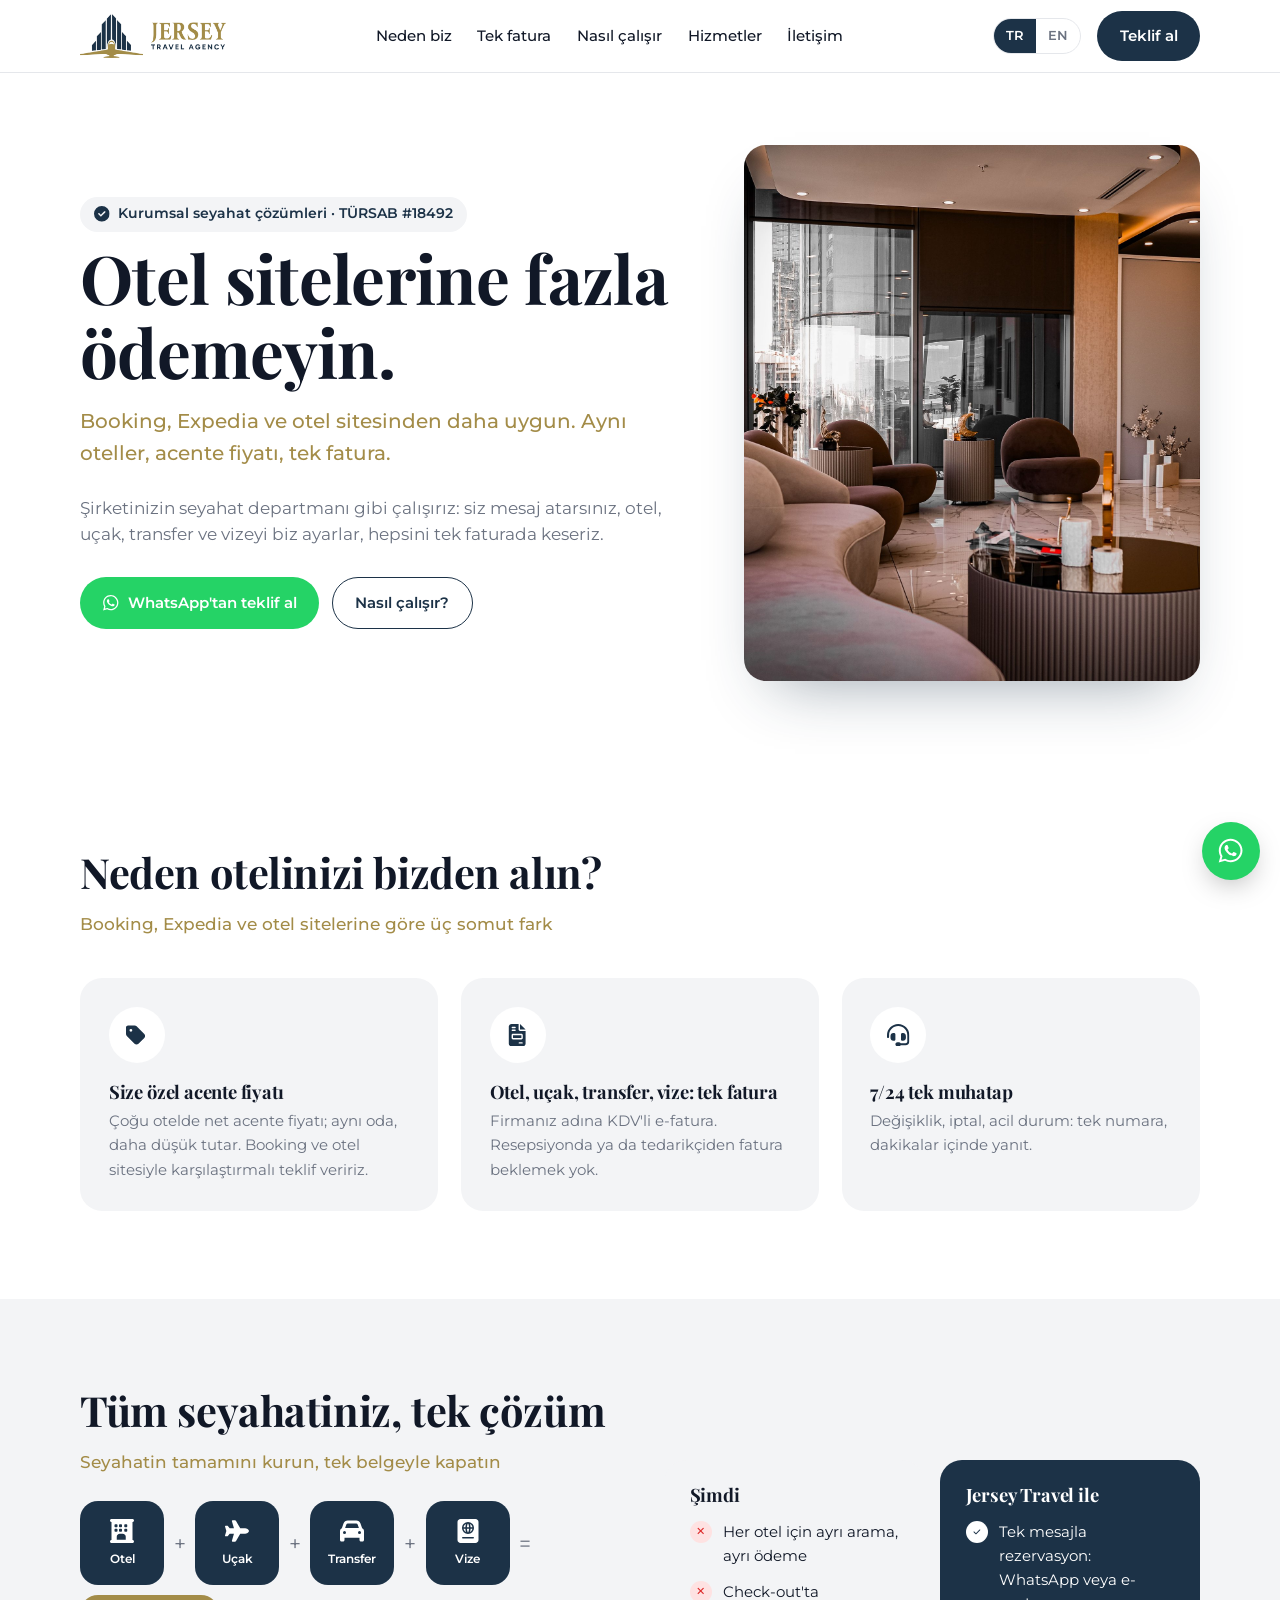
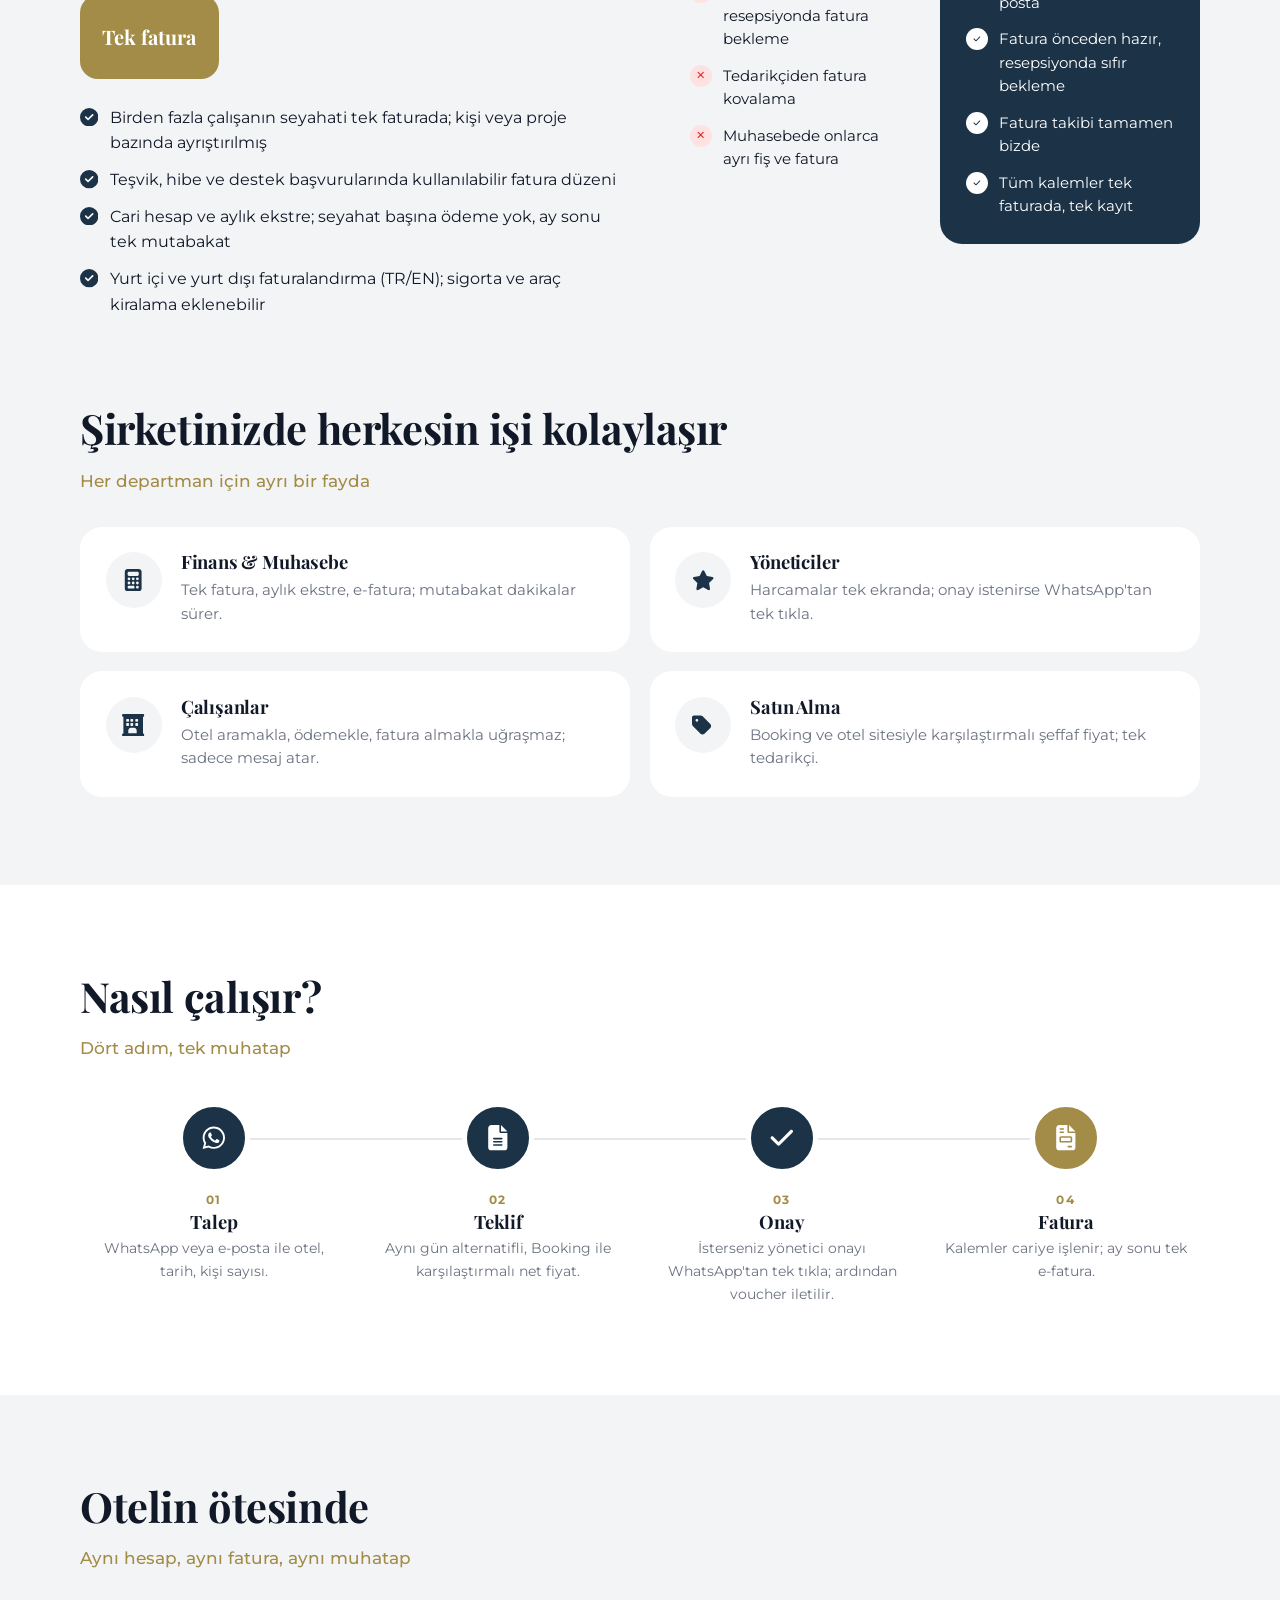
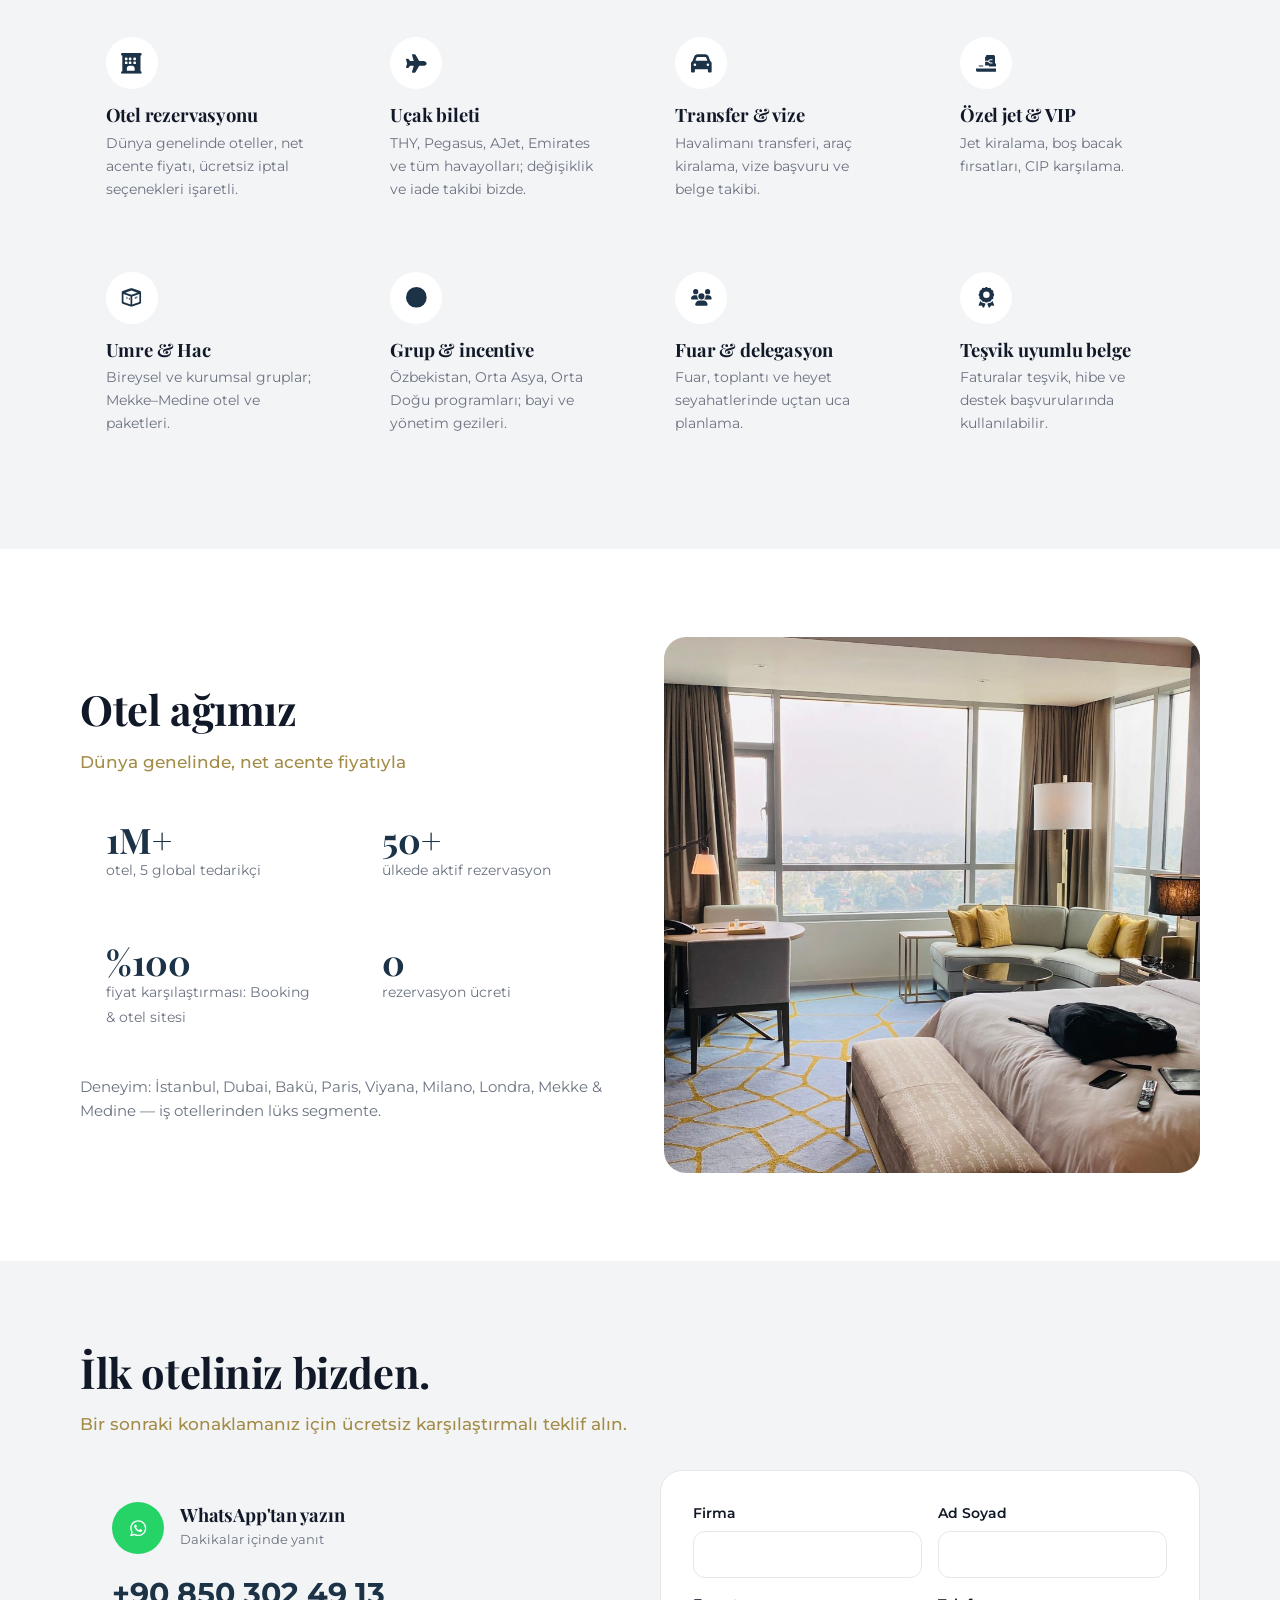
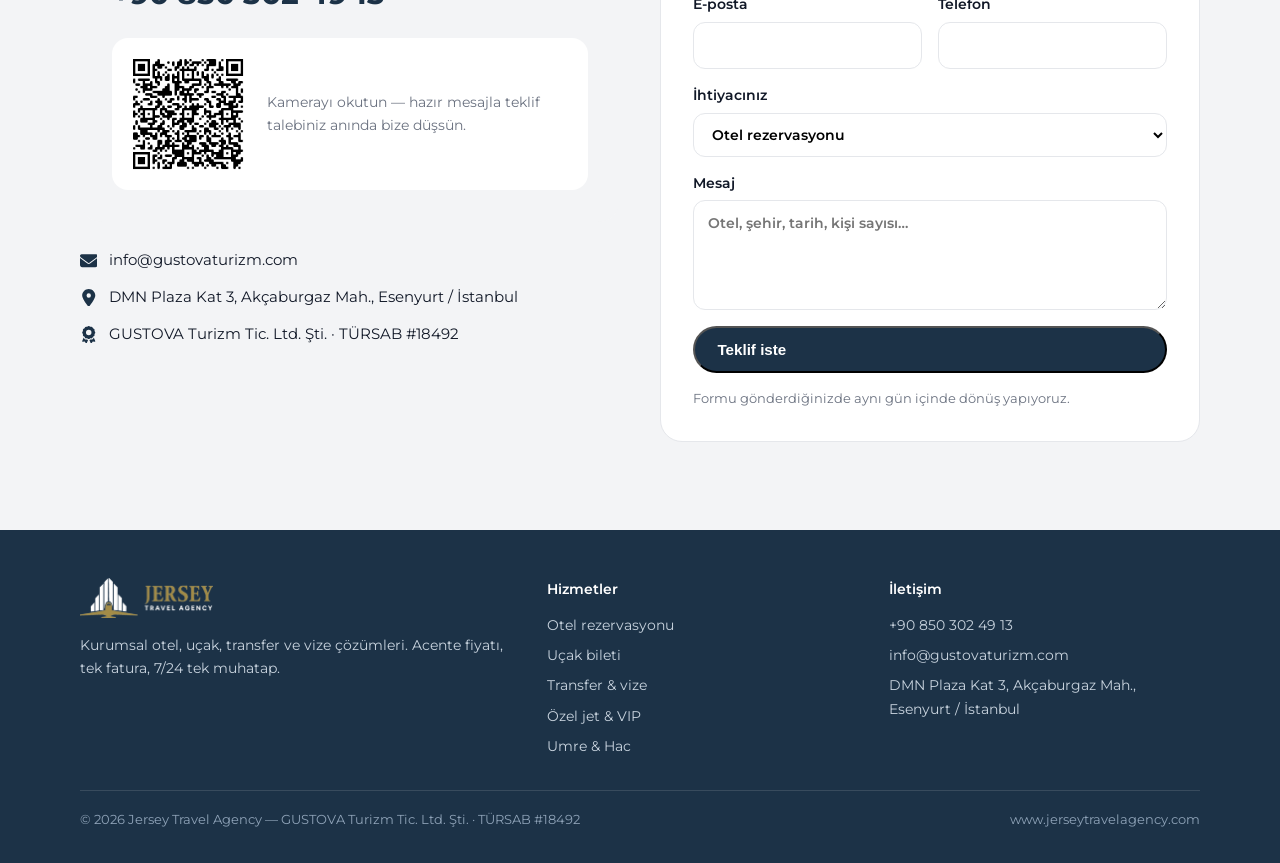
==== commit b09a596e: "WhatsApp number -> +90 850 302 49 13" ====
--- a/index.html
+++ b/index.html
@@ -363,7 +363,7 @@
       <div>
         <div class="wa-card">
           <div class="head"><div class="circle"><svg class="ico"><use href="#i-wa"/></svg></div><div><h3 style="margin:0" data-i18n="ct.wa">WhatsApp'tan yazın</h3><span class="note" data-i18n="ct.reply">Dakikalar içinde yanıt</span></div></div>
-          <a class="num" data-wa href="#">+90 850 305 40 94</a>
+          <a class="num" data-wa href="#">+90 850 302 49 13</a>
           <div class="qr"><img id="qrimg" src="img/qr-tr.png" alt="WhatsApp QR"><p data-i18n="ct.qr">Kamerayı okutun — hazır mesajla teklif talebiniz anında bize düşsün.</p></div>
         </div>
         <div class="info">
@@ -420,7 +420,7 @@
       <div>
         <h4 data-i18n="ft.contact">İletişim</h4>
         <ul>
-          <li><a data-wa href="#">+90 850 305 40 94</a></li>
+          <li><a data-wa href="#">+90 850 302 49 13</a></li>
           <li><a href="mailto:info@gustovaturizm.com">info@gustovaturizm.com</a></li>
           <li><span data-i18n="ct.addr">DMN Plaza Kat 3, Akçaburgaz Mah., Esenyurt / İstanbul</span></li>
         </ul>
@@ -486,8 +486,8 @@
  "ft.about":"Corporate hotels, flights, transfers and visa solutions. Agency rates, one invoice, 24/7 single contact.","ft.services":"Services","ft.contact":"Contact"
 }};
 const WA = {
- tr:"https://wa.me/908503054094?text="+encodeURIComponent("Merhaba, kurumsal otel rezervasyonu için teklif almak istiyorum."),
- en:"https://wa.me/908503054094?text="+encodeURIComponent("Hello, I'd like a quote for corporate hotel bookings.")
+ tr:"https://wa.me/908503024913?text="+encodeURIComponent("Merhaba, kurumsal otel rezervasyonu için teklif almak istiyorum."),
+ en:"https://wa.me/908503024913?text="+encodeURIComponent("Hello, I'd like a quote for corporate hotel bookings.")
 };
 // capture Turkish defaults from the DOM once
 document.querySelectorAll('[data-i18n]').forEach(el=>{I18N.tr[el.dataset.i18n]=el.innerHTML;});
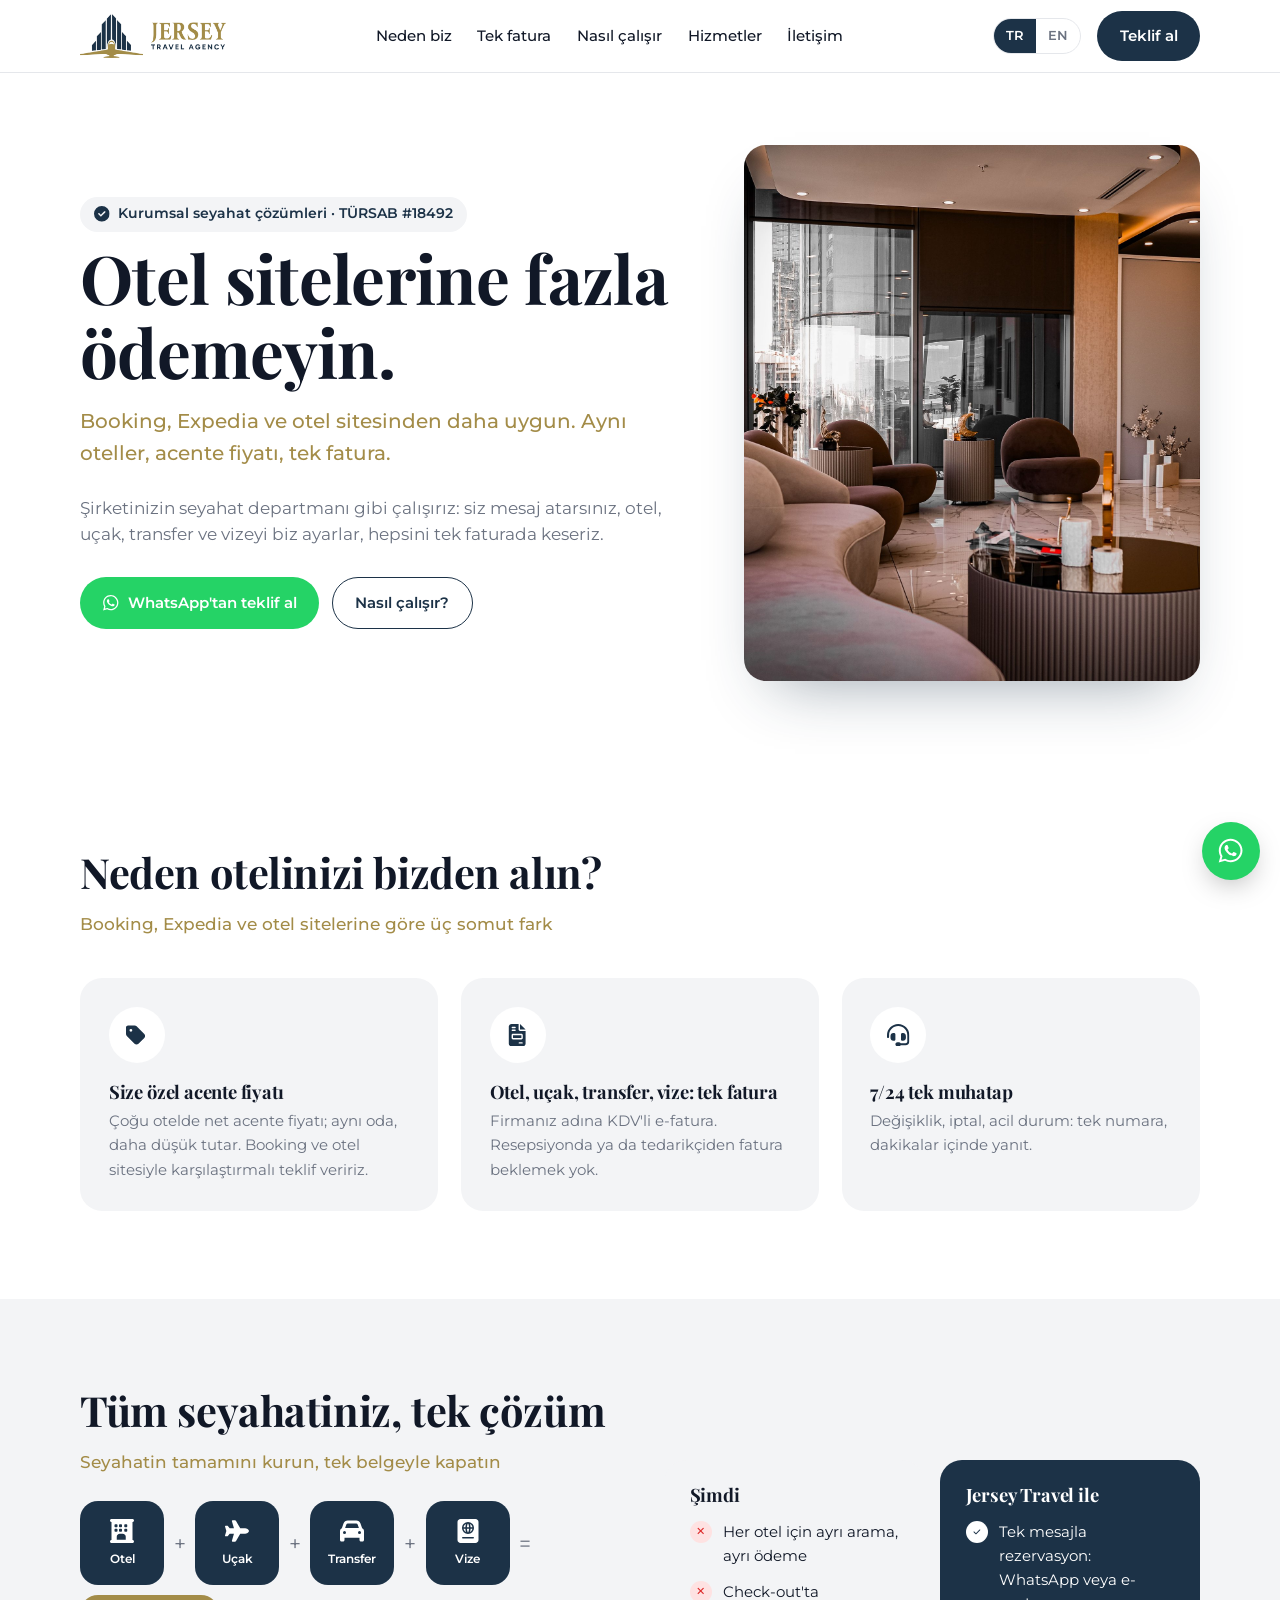
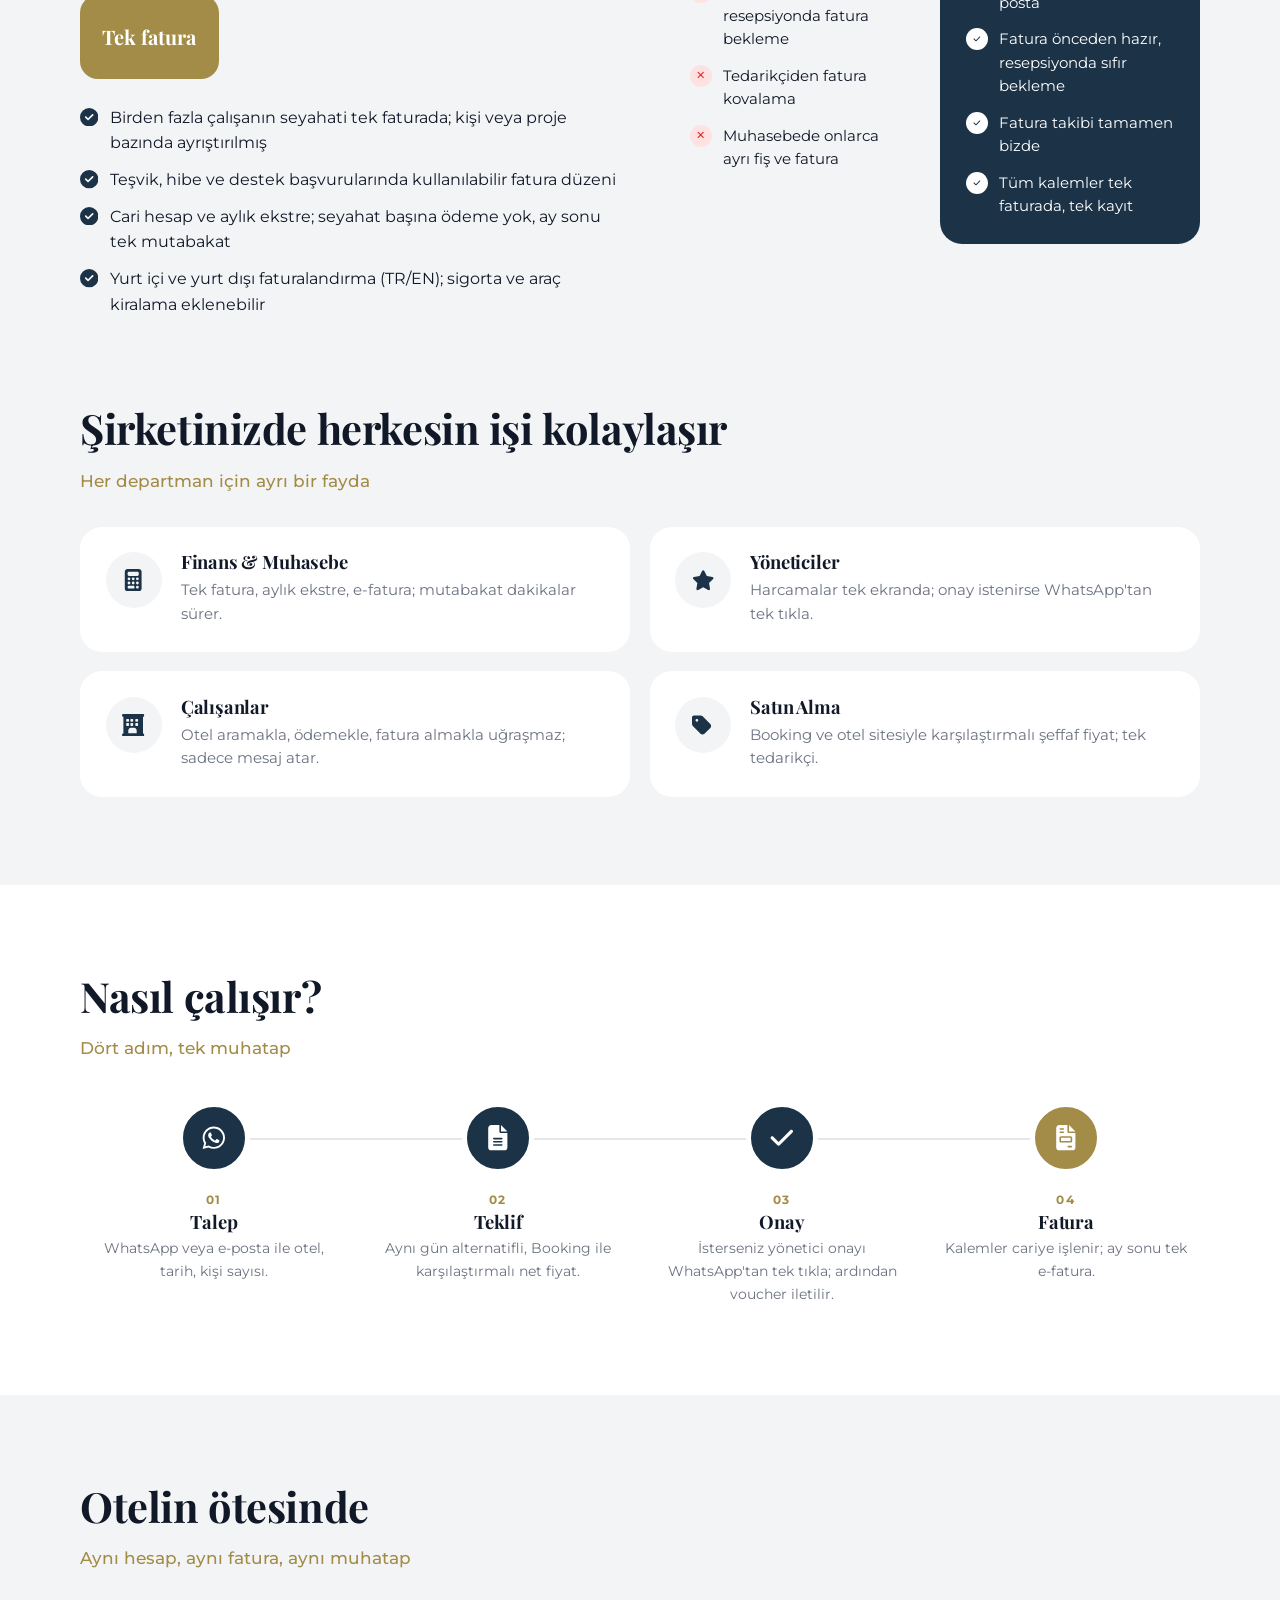
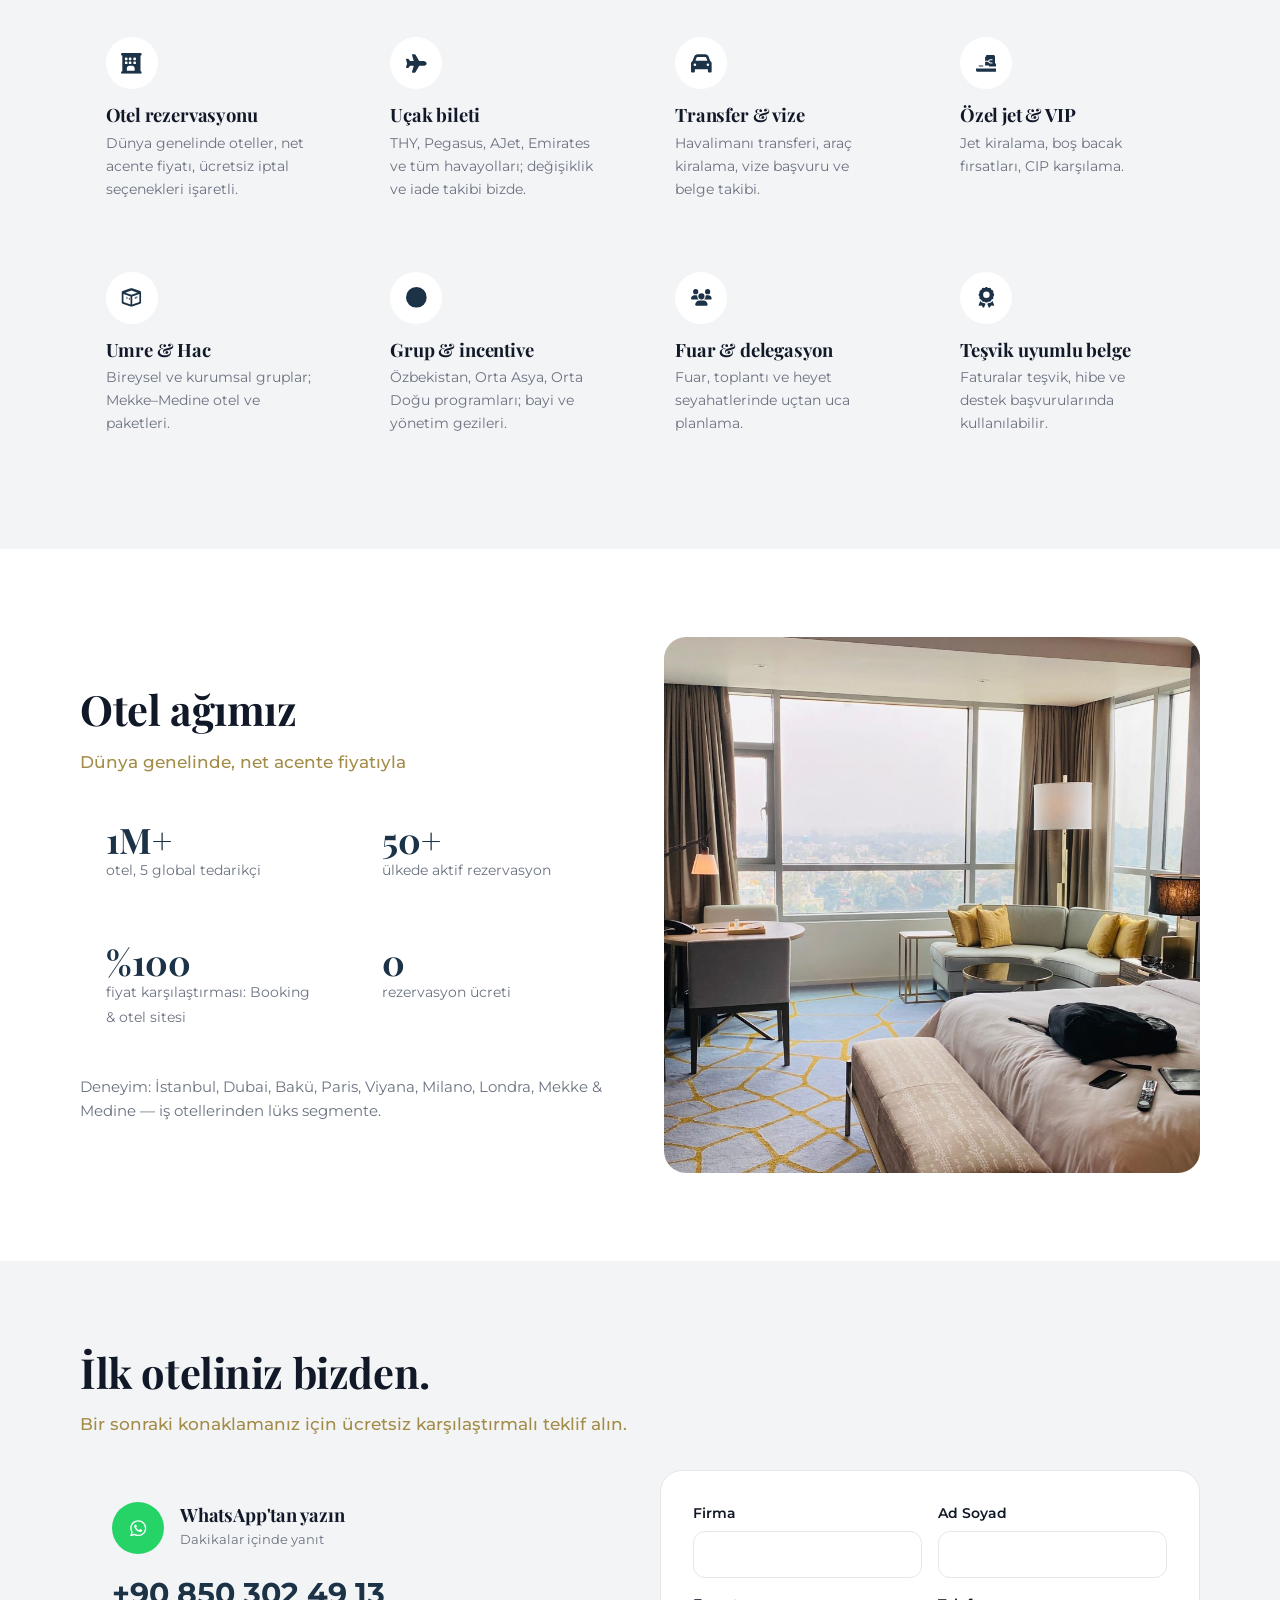
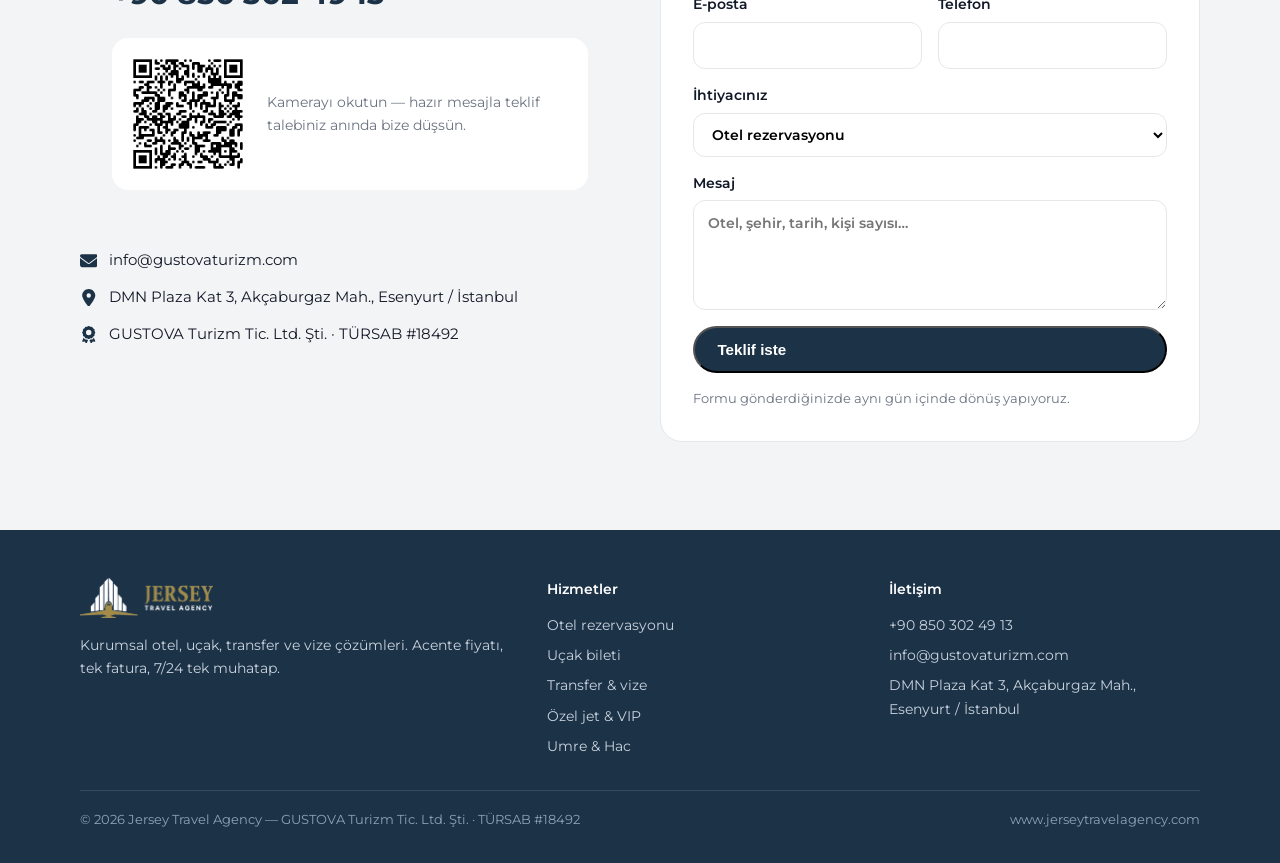
==== commit 740d702e: "Simplify WhatsApp pre-filled message" ====
--- a/index.html
+++ b/index.html
@@ -486,8 +486,8 @@
  "ft.about":"Corporate hotels, flights, transfers and visa solutions. Agency rates, one invoice, 24/7 single contact.","ft.services":"Services","ft.contact":"Contact"
 }};
 const WA = {
- tr:"https://wa.me/908503024913?text="+encodeURIComponent("Merhaba, kurumsal otel rezervasyonu için teklif almak istiyorum."),
- en:"https://wa.me/908503024913?text="+encodeURIComponent("Hello, I'd like a quote for corporate hotel bookings.")
+ tr:"https://wa.me/908503024913?text="+encodeURIComponent("Merhaba, otel rezervasyonu için teklif almak istiyorum."),
+ en:"https://wa.me/908503024913?text="+encodeURIComponent("Hello, I'd like to get a quote for a hotel booking.")
 };
 // capture Turkish defaults from the DOM once
 document.querySelectorAll('[data-i18n]').forEach(el=>{I18N.tr[el.dataset.i18n]=el.innerHTML;});
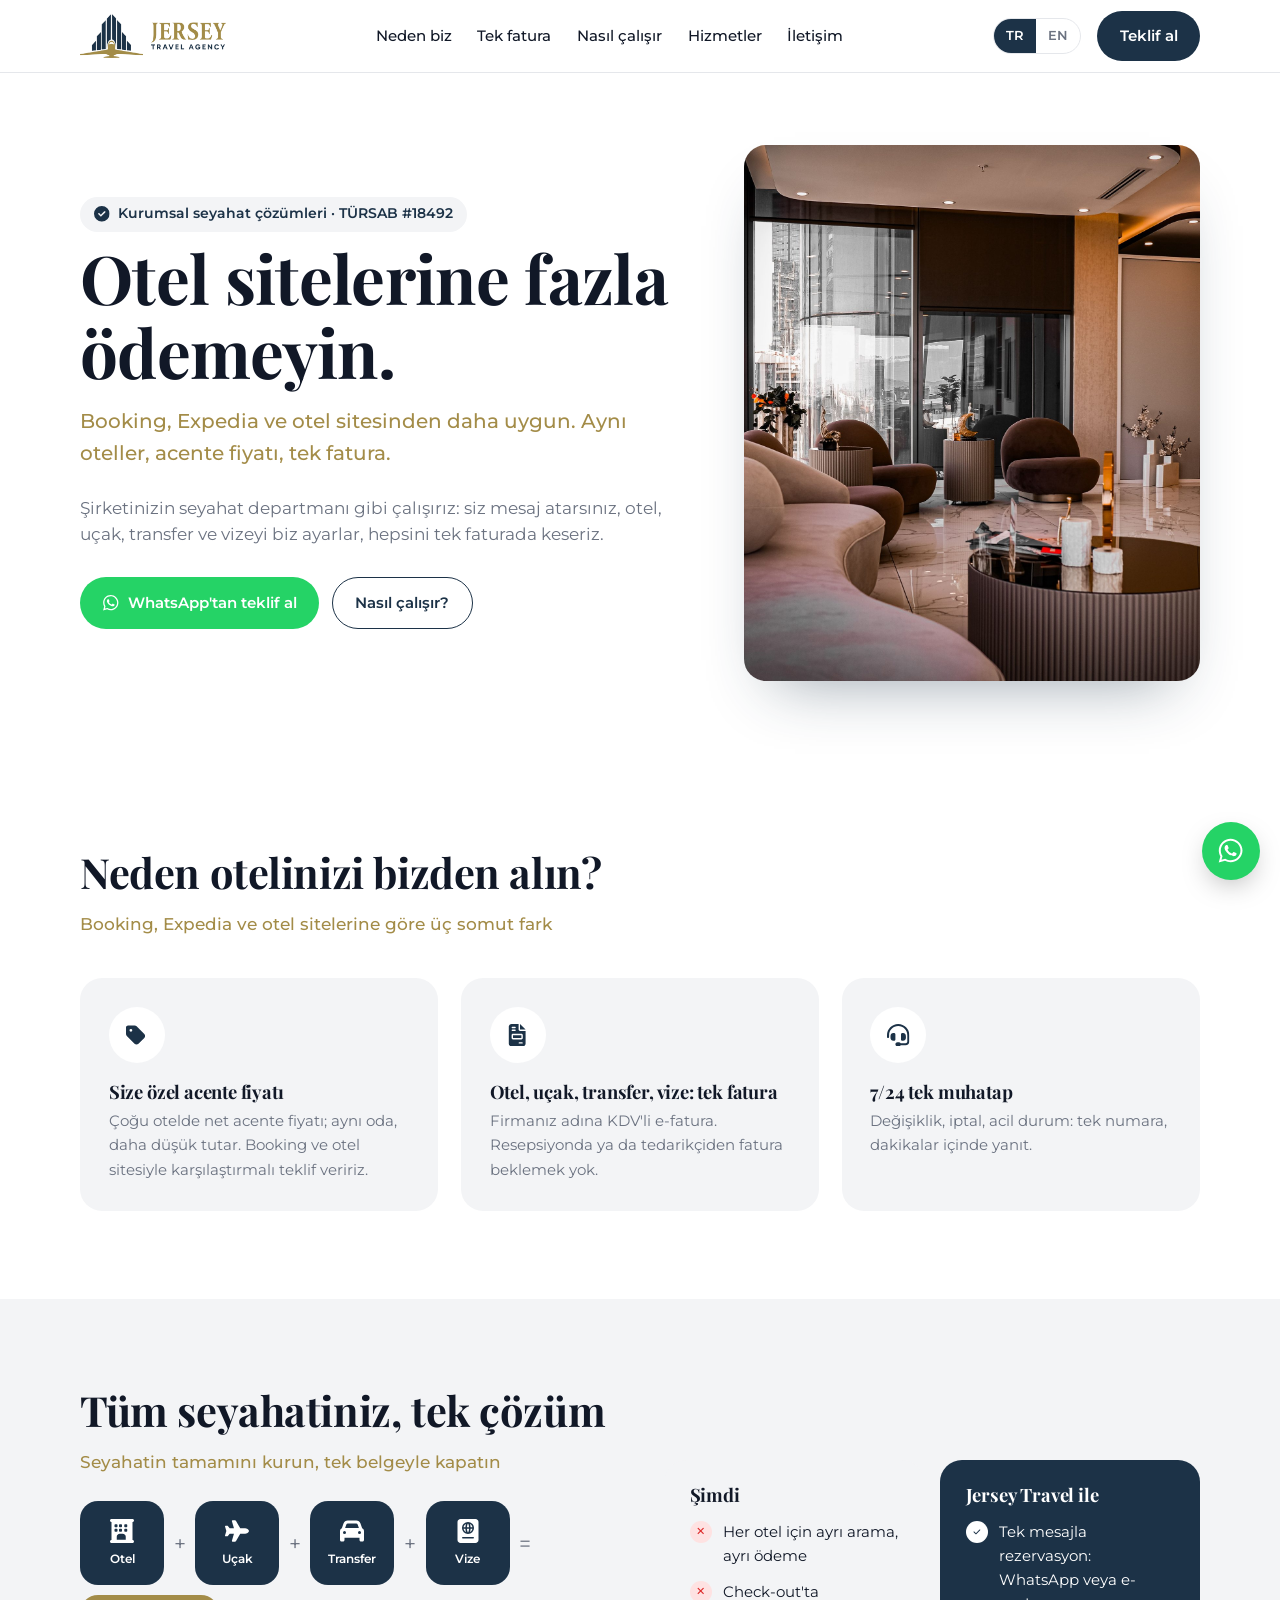
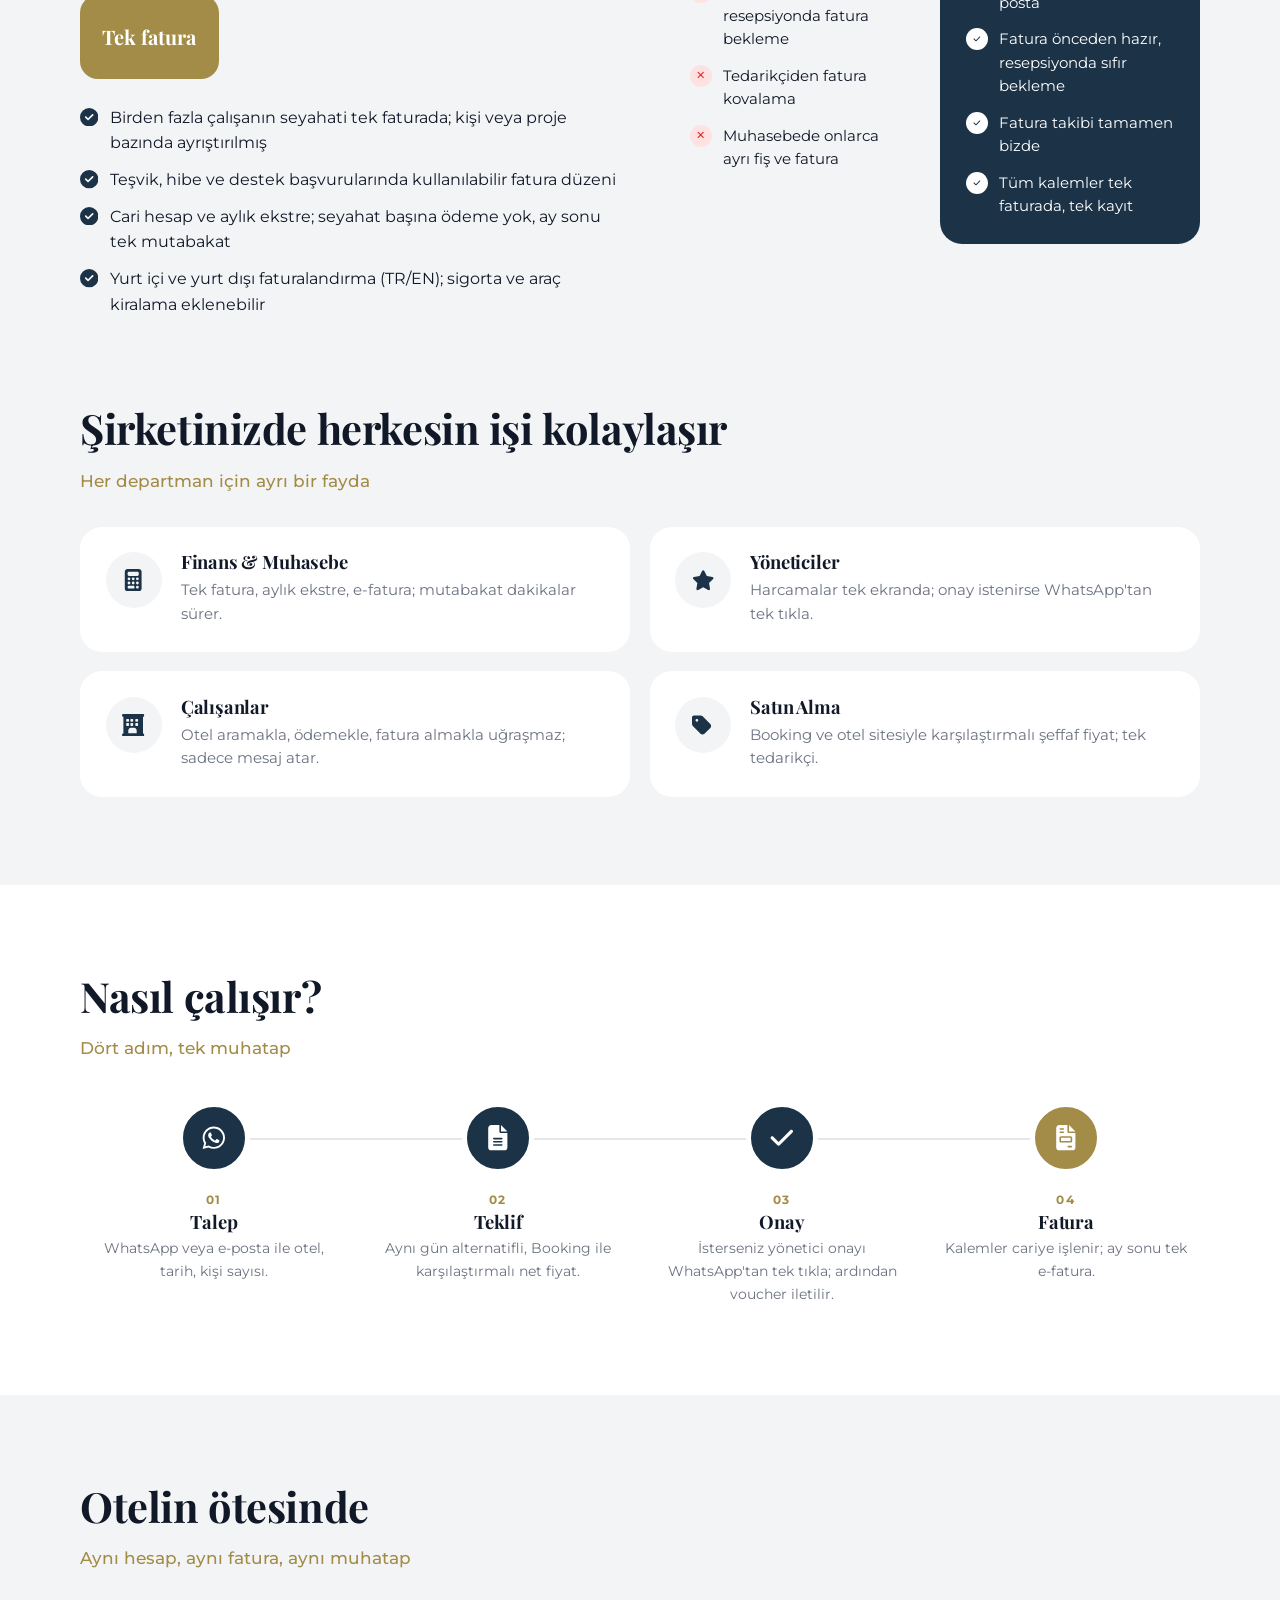
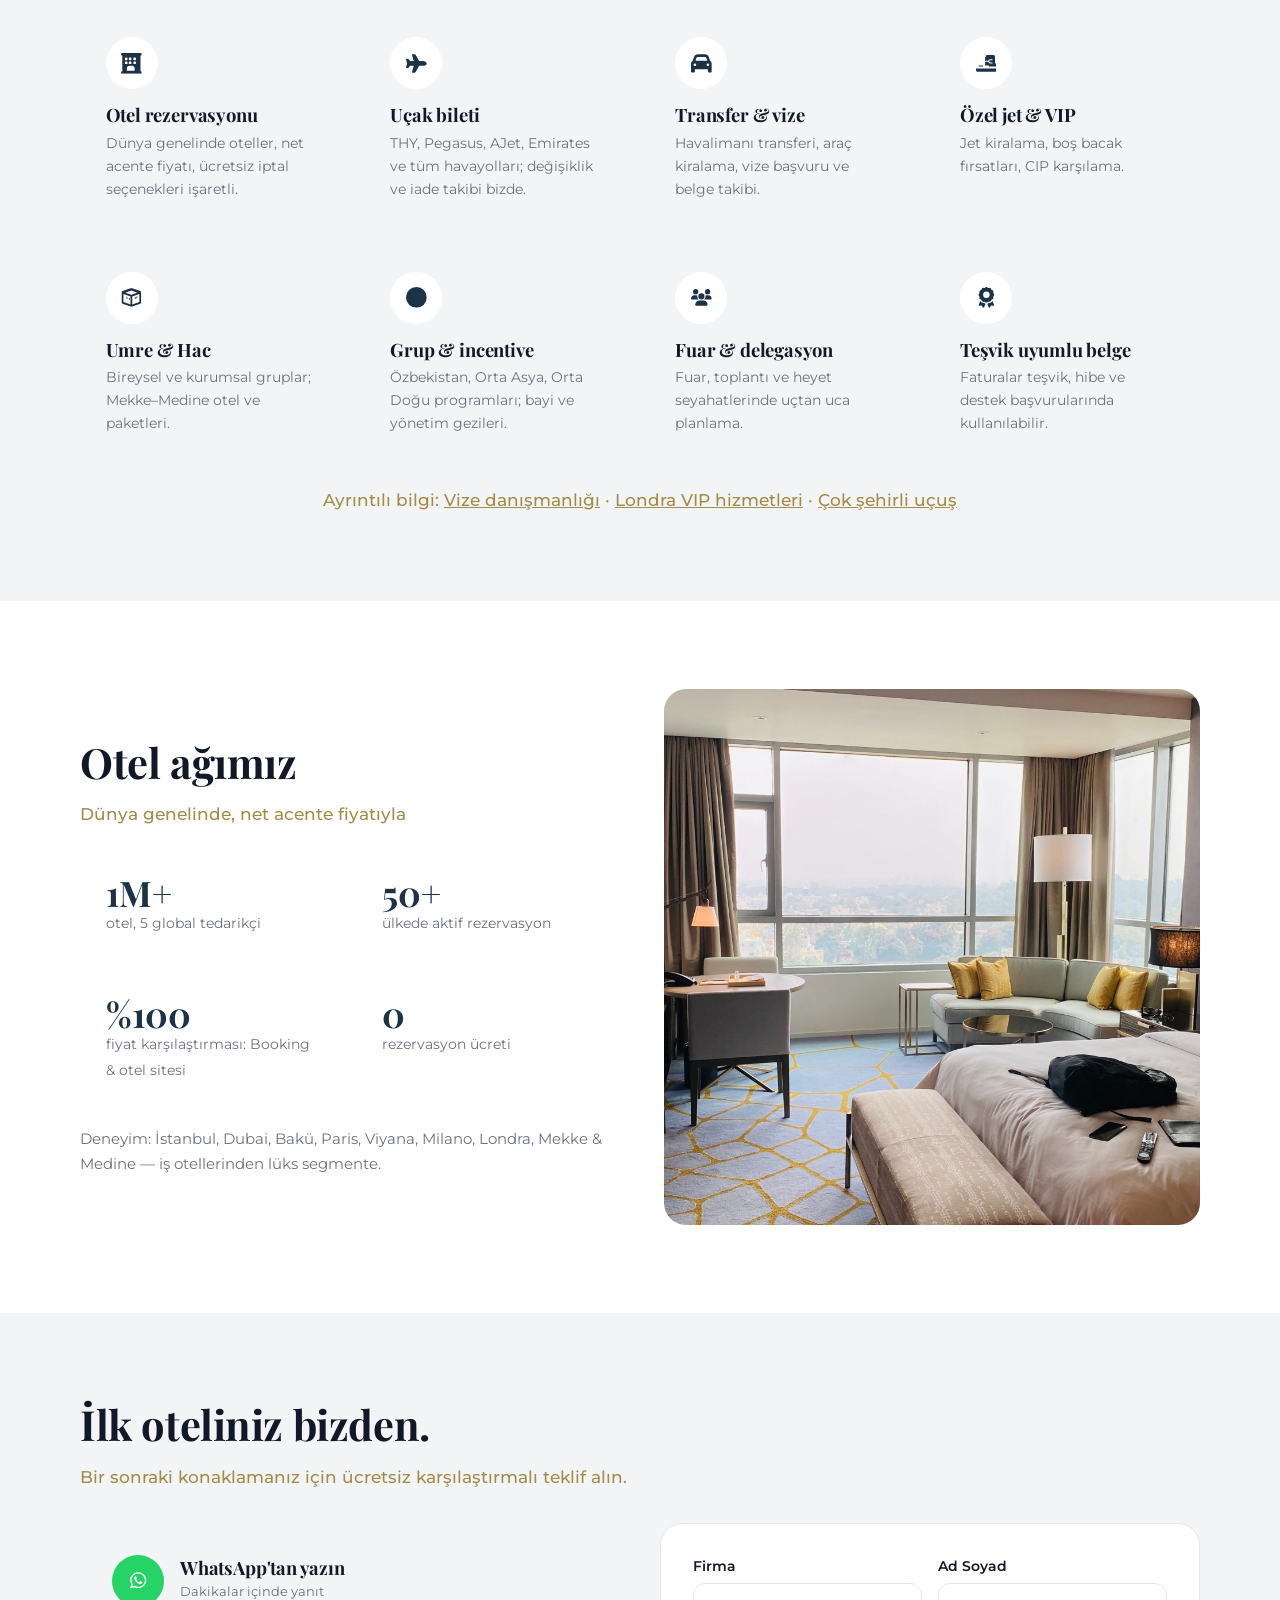
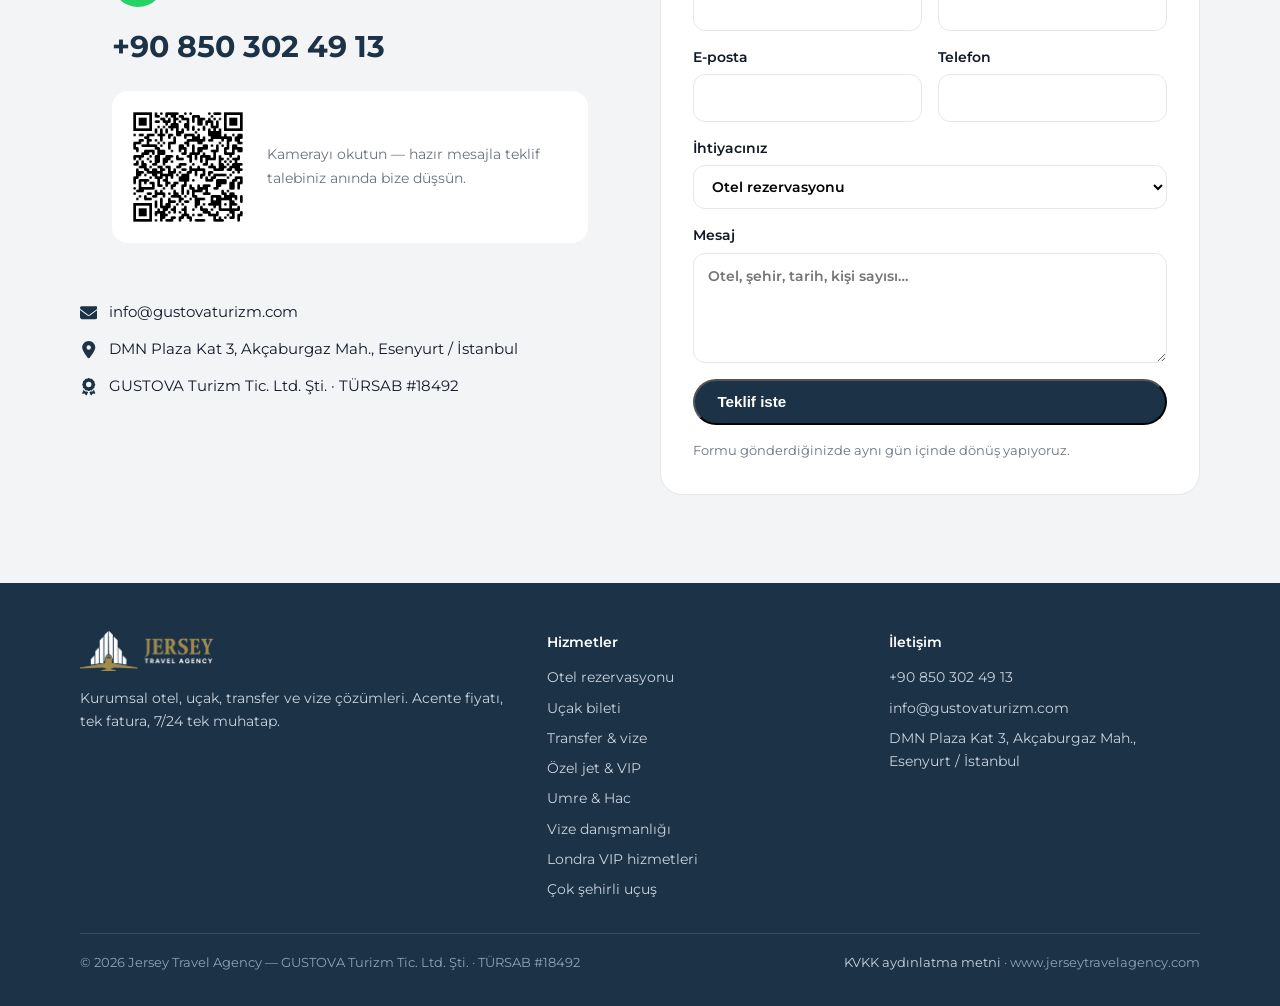
==== commit 25aa9853: "Ana sayfa: hizmet sayfalarına bağlantılar (hizmetler bölümü + alt bilgi) ve KVKK linki Co-Authored-B" ====
--- a/index.html
+++ b/index.html
@@ -335,6 +335,7 @@
       <div class="service"><div class="circle"><svg class="ico"><use href="#i-users"/></svg></div><h3 data-i18n="srv.7h">Fuar & delegasyon</h3><p data-i18n="srv.7p">Fuar, toplantı ve heyet seyahatlerinde uçtan uca planlama.</p></div>
       <div class="service"><div class="circle"><svg class="ico"><use href="#i-award"/></svg></div><h3 data-i18n="srv.8h">Teşvik uyumlu belge</h3><p data-i18n="srv.8p">Faturalar teşvik, hibe ve destek başvurularında kullanılabilir.</p></div>
     </div>
+    <p class="sub" style="margin-top:1.6rem;text-align:center"><span data-i18n="srv.more">Ayrıntılı bilgi:</span> <a href="/vize-danismanligi" data-i18n="lnk.visa">Vize danışmanlığı</a> · <a href="/londra-vip-hizmetleri" data-i18n="lnk.london">Londra VIP hizmetleri</a> · <a href="/cok-sehirli-ucus" data-i18n="lnk.multi">Çok şehirli uçuş</a></p>
   </div>
 </section>
 
@@ -415,6 +416,9 @@
           <li><a href="#hizmetler" data-i18n="srv.3h">Transfer & vize</a></li>
           <li><a href="#hizmetler" data-i18n="srv.4h">Özel jet & VIP</a></li>
           <li><a href="#hizmetler" data-i18n="srv.5h">Umre & Hac</a></li>
+          <li><a href="/vize-danismanligi" data-i18n="lnk.visa">Vize danışmanlığı</a></li>
+          <li><a href="/londra-vip-hizmetleri" data-i18n="lnk.london">Londra VIP hizmetleri</a></li>
+          <li><a href="/cok-sehirli-ucus" data-i18n="lnk.multi">Çok şehirli uçuş</a></li>
         </ul>
       </div>
       <div>
@@ -428,7 +432,7 @@
     </div>
     <div class="bottom">
       <span>© <span id="yr"></span> Jersey Travel Agency — GUSTOVA Turizm Tic. Ltd. Şti. · TÜRSAB #18492</span>
-      <span>www.jerseytravelagency.com</span>
+      <span><a href="/kvkk-aydinlatma" data-i18n="lnk.kvkk">KVKK aydınlatma metni</a> · www.jerseytravelagency.com</span>
     </div>
   </div>
 </footer>
@@ -483,7 +487,8 @@
  "f.company":"Company","f.name":"Full name","f.email":"E-mail","f.phone":"Phone","f.need":"What do you need?",
  "f.o1":"Hotel booking","f.o2":"Hotel + flights + transfers","f.o3":"Corporate travel management (credit account)","f.o4":"Private jet / VIP","f.o5":"Group, trade fair or incentive","f.o6":"Umrah & Hajj",
  "f.msg":"Message","f.msgph":"Hotel, city, dates, number of guests…","f.send":"Request a quote","f.note":"We reply the same day.",
- "ft.about":"Corporate hotels, flights, transfers and visa solutions. Agency rates, one invoice, 24/7 single contact.","ft.services":"Services","ft.contact":"Contact"
+ "ft.about":"Corporate hotels, flights, transfers and visa solutions. Agency rates, one invoice, 24/7 single contact.","ft.services":"Services","ft.contact":"Contact",
+ "srv.more":"More details:","lnk.visa":"Visa consultancy","lnk.london":"London VIP services","lnk.multi":"Multi-city flights","lnk.kvkk":"Privacy notice (KVKK)"
 }};
 const WA = {
  tr:"https://wa.me/908503024913?text="+encodeURIComponent("Merhaba, otel rezervasyonu için teklif almak istiyorum."),
